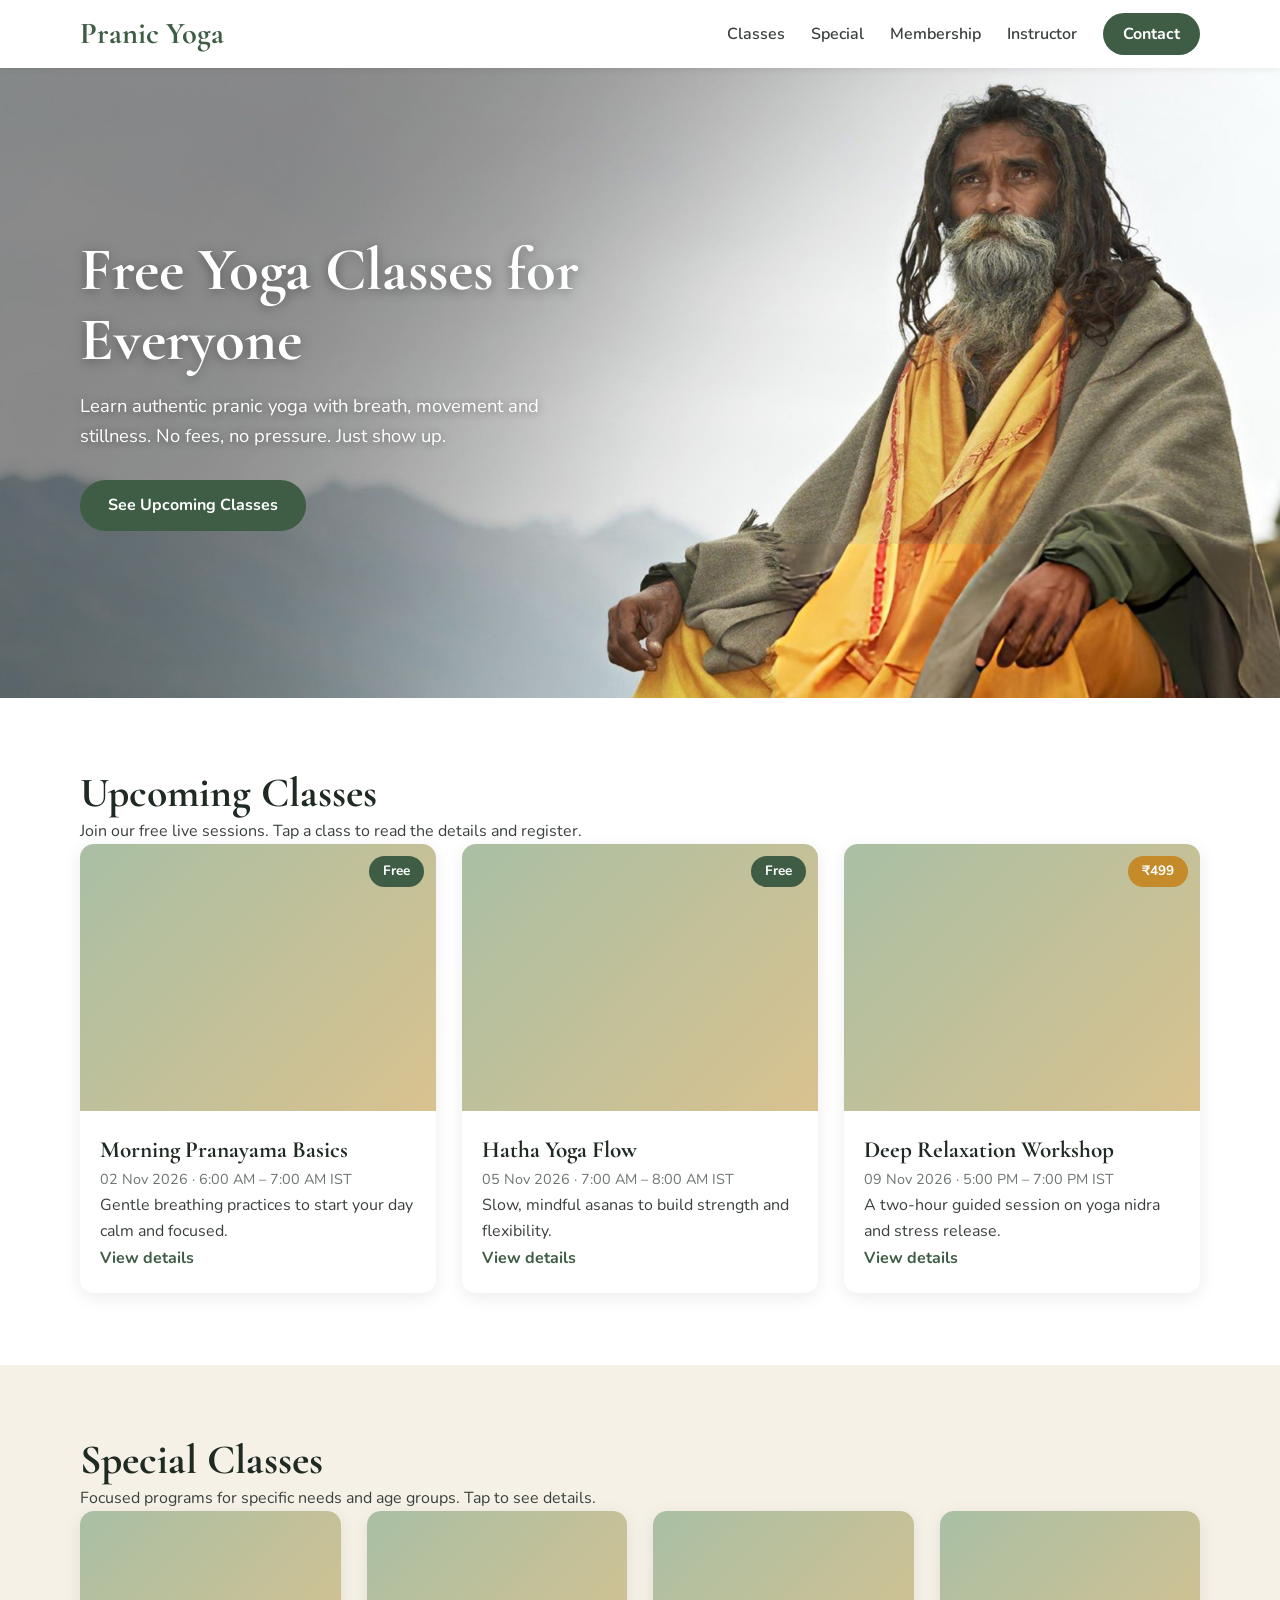
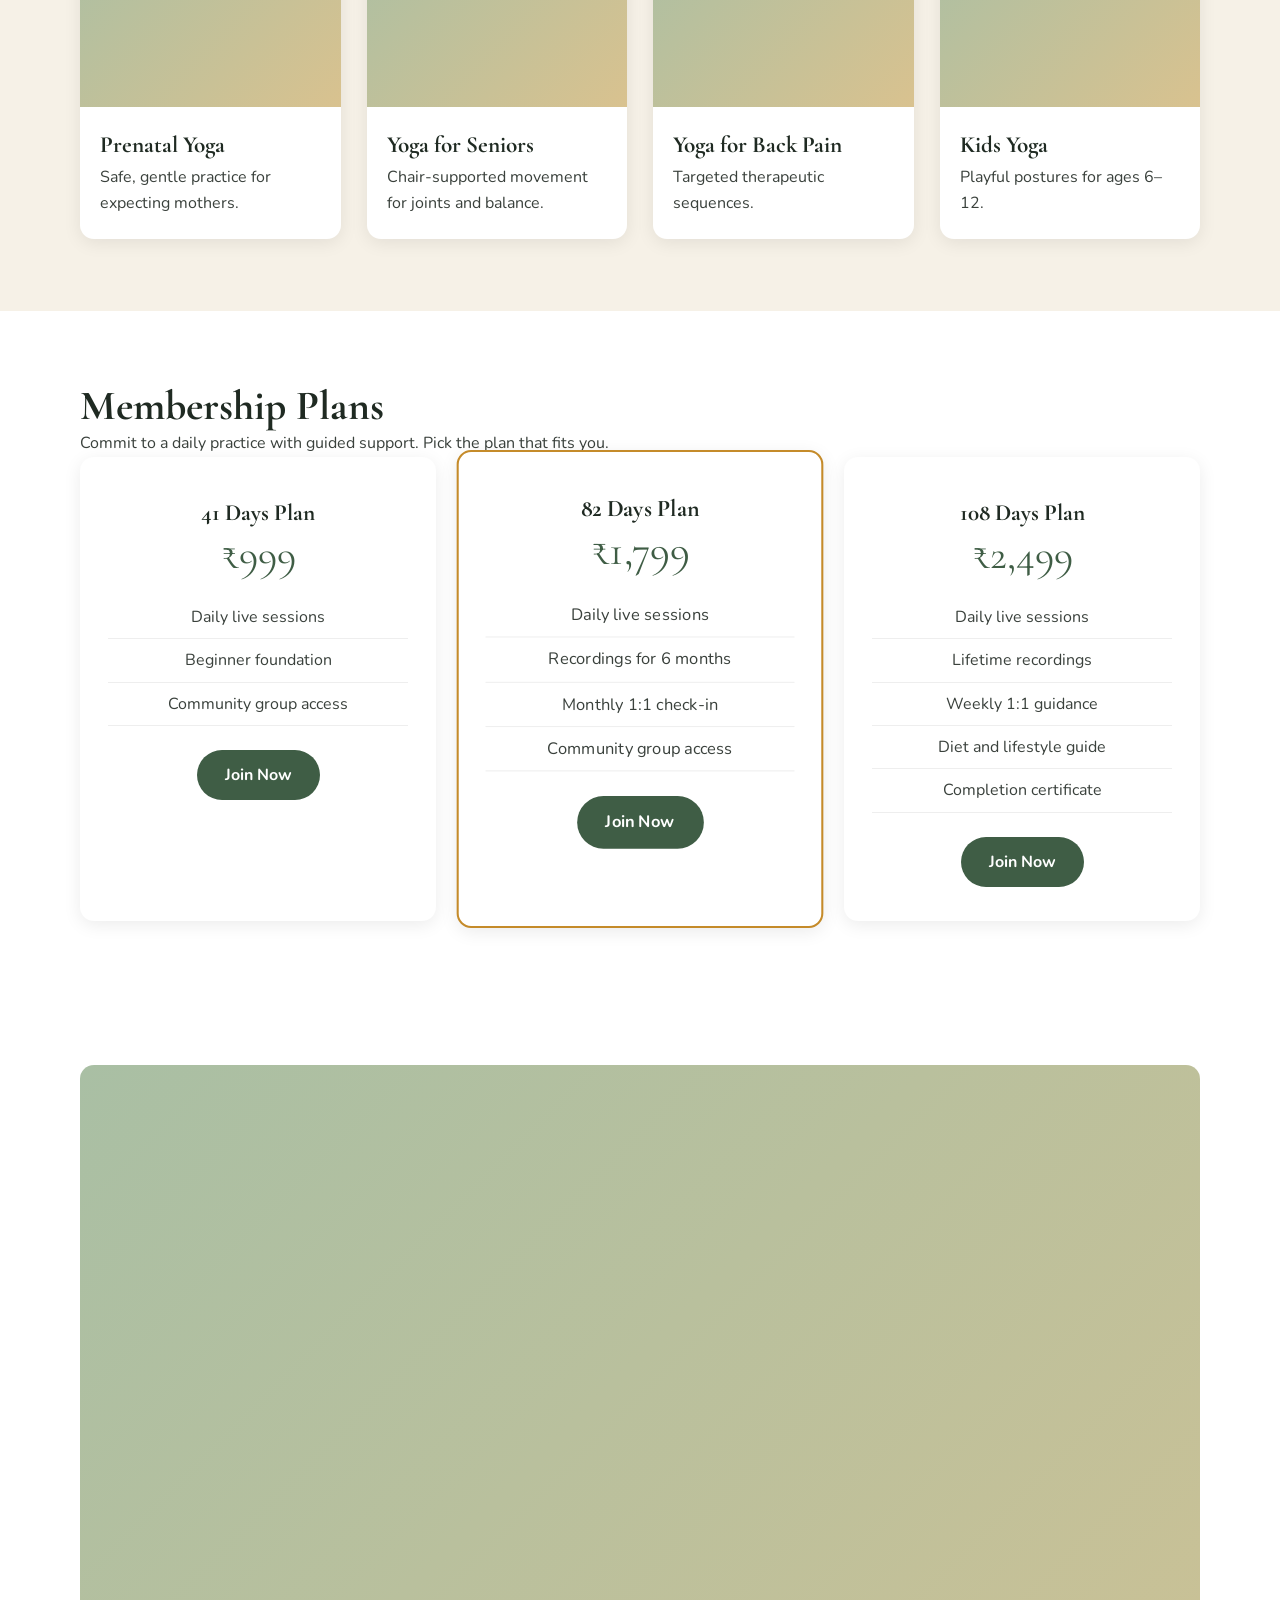
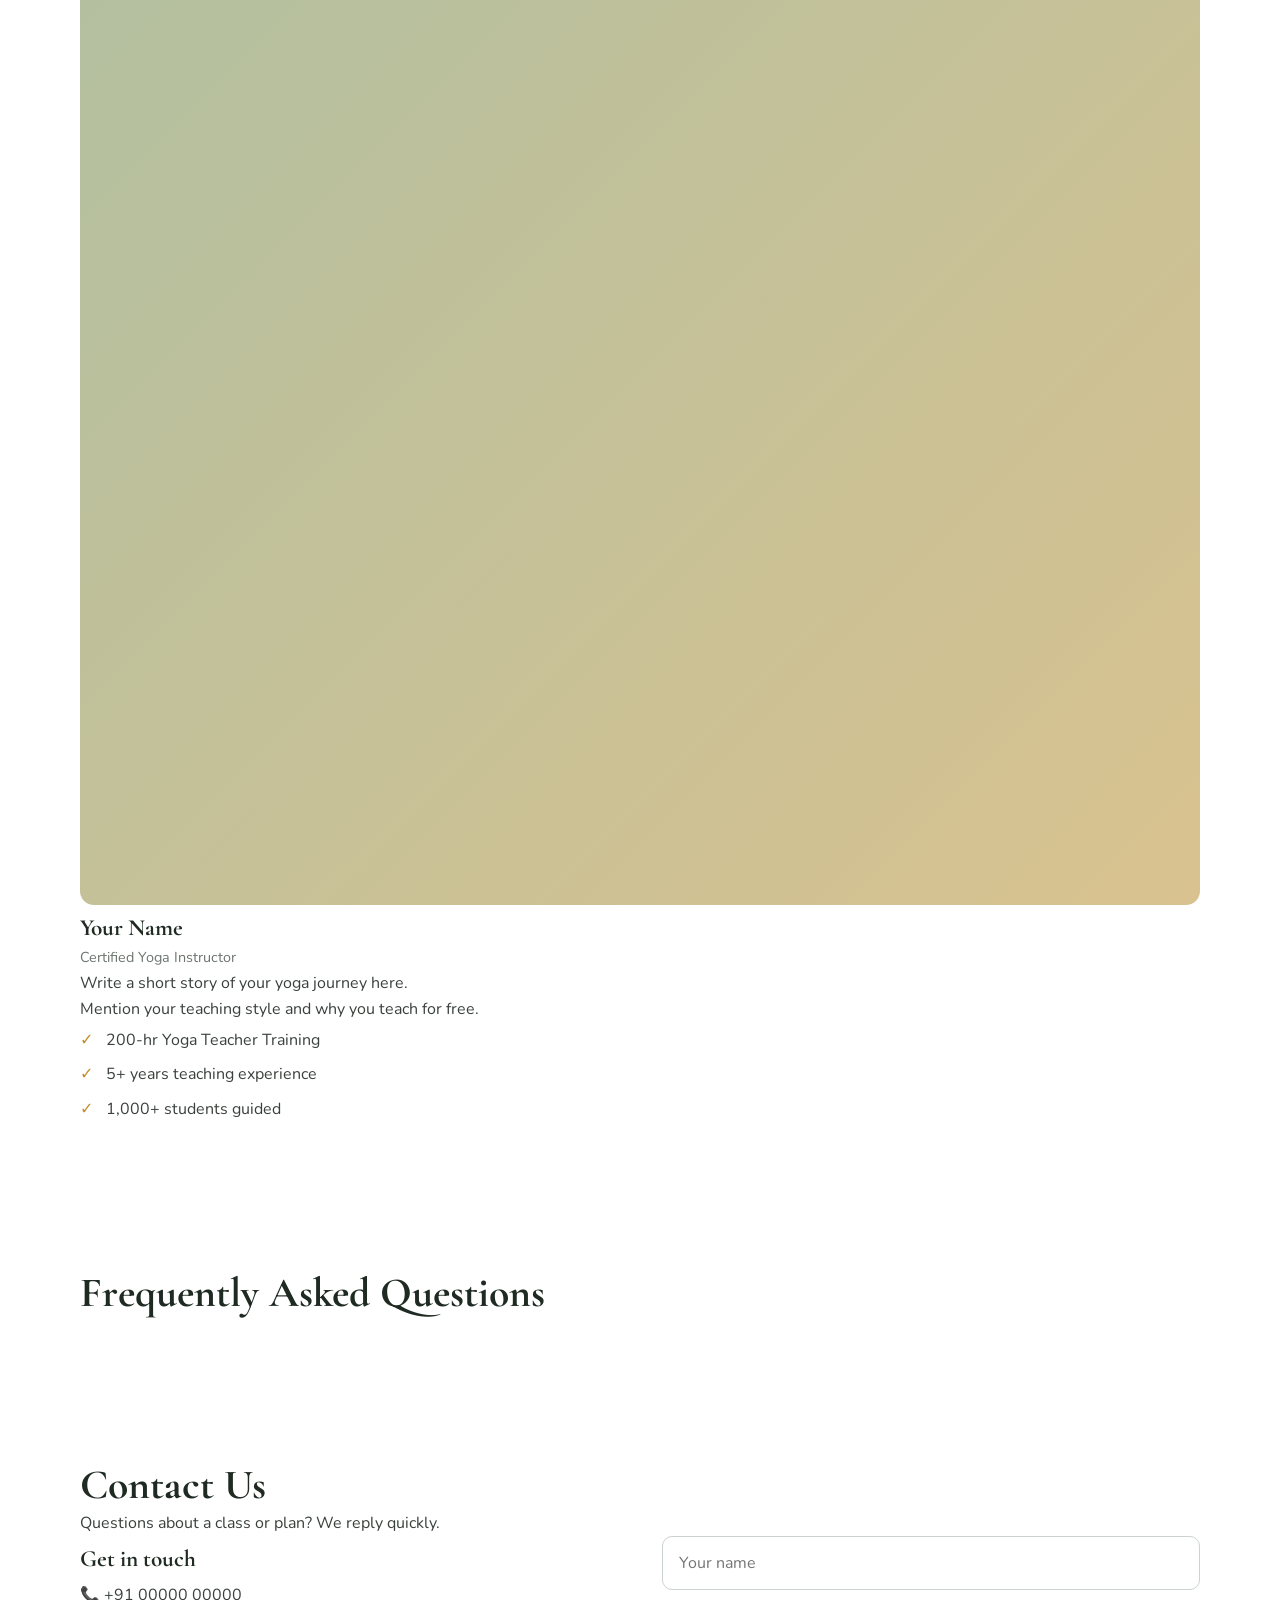
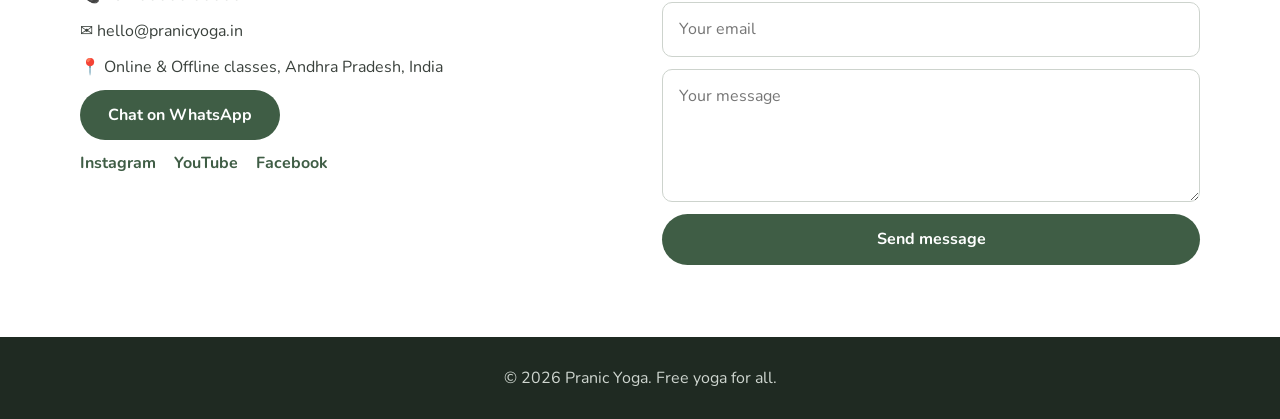
==== index.html @ 881c03a5 "Update index.html" ====
<!DOCTYPE html>
<html lang="en">
<head>
<meta charset="UTF-8">
<meta name="viewport" content="width=device-width, initial-scale=1">
<title>Pranic Yoga | Free Yoga Classes</title>
<meta name="description" content="Free yoga classes, special programs and memberships at Pranic Yoga.">
<link rel="preconnect" href="https://fonts.googleapis.com">
<link href="https://fonts.googleapis.com/css2?family=Cormorant+Garamond:wght@600;700&family=Nunito:wght@400;600;700&display=swap" rel="stylesheet">
<link rel="stylesheet" href="style.css">
</head>
<body>

<!-- 1. HEADER / NAVIGATION (edit menu in app.js > renderChrome) -->
<header id="site-header"></header>

<!-- 2. MAIN BANNER (text/image in data.js > SITE.hero) -->
<section id="hero"></section> <!-- built in app.js from data.js > SITE.hero -->

<!-- 3. UPCOMING CLASSES (data.js > CLASSES) -->
<section id="classes" class="section">
  <div class="wrap"><div class="head"><h2>Upcoming Classes</h2><p>Join our free live sessions. Tap a class to read the details and register.</p></div>
  <div class="grid" id="class-grid"></div></div>
</section>

<!-- 4. SPECIAL CLASSES (data.js > SPECIAL) -->
<section id="special" class="section alt">
  <div class="wrap"><div class="head"><h2>Special Classes</h2><p>Focused programs for specific needs and age groups. Tap to see details.</p></div>
  <div class="grid" id="special-grid"></div></div>
</section>

<!-- 5. MEMBERSHIP (data.js > MEMBERSHIPS) -->
<section id="membership" class="section">
  <div class="wrap"><div class="head"><h2>Membership Plans</h2><p>Commit to a daily practice with guided support. Pick the plan that fits you.</p></div>
  <div class="grid" id="plan-grid"></div></div>
</section>

<!-- 6. INSTRUCTOR (data.js > INSTRUCTOR) -->
<section id="instructor" class="section dark">
  <div class="wrap"><div id="instructor-box" class="inst"></div></div>
</section>

<!-- 7. FAQ (data.js > FAQ) -->
<section id="faq" class="section">
  <div class="wrap narrow"><div class="head"><h2>Frequently Asked Questions</h2></div>
  <div id="faq-list"></div></div>
</section>

<!-- 8. CONTACT US (data.js > SITE) -->
<section id="contact" class="section">
  <div class="wrap"><div class="head"><h2>Contact Us</h2><p>Questions about a class or plan? We reply quickly.</p></div>
  <div class="two" id="contact-box"></div></div>
</section>

<!-- 9. FOOTER (WhatsApp floating button is added by app.js) -->
<footer id="site-footer"></footer>

<script src="data.js"></script>
<script src="app.js"></script>
<script>renderHome();</script>
</body>
</html>
---- style.css ----
/* ===== THEME: change colours/fonts here ===== */
:root{--green:#3f5d45;--dark:#1f2a22;--sand:#f6f1e7;--gold:#c58b2a;--text:#3a413c;--white:#fff;
--head:'Cormorant Garamond',Georgia,serif;--body:'Nunito',system-ui,sans-serif}
*{box-sizing:border-box;margin:0}
html{scroll-behavior:smooth;scroll-padding-top:72px}
body{font-family:var(--body);color:var(--text);line-height:1.65;background:var(--white)}
h1,h2,h3,.logo,.price{font-family:var(--head);color:var(--dark);line-height:1.15}
h1{font-size:clamp(2.2rem,6vw,3.8rem)}h2{font-size:clamp(1.9rem,4vw,2.6rem)}h3{font-size:1.45rem;margin:.6rem 0 .3rem}
a{color:inherit;text-decoration:none}img{max-width:100%;display:block}
:focus-visible{outline:3px solid var(--gold);outline-offset:2px}
.wrap{max-width:1160px;margin:auto;padding:0 20px}
.section{padding:72px 0}.alt{background:var(--sand)}
.section>.wrap>h2,.sub{text-align:center}.sub{margin:.5rem auto 2.2rem;max-width:560px}
.btn{display:inline-block;background:var(--green);color:#fff;padding:12px 28px;border-radius:40px;font-weight:700;border:0;cursor:pointer;font:inherit;font-weight:700;transition:background .2s}
.btn:hover{background:var(--gold)}.btn.sm{padding:8px 20px}.btn.block{display:block;text-align:center}
.link{color:var(--green);font-weight:700}

/* HEADER */
#site-header{position:sticky;top:0;z-index:20;background:rgba(255,255,255,.96);box-shadow:0 1px 8px rgba(0,0,0,.08)}
.bar{display:flex;align-items:center;justify-content:space-between;height:68px}
.logo{font-size:1.9rem;font-weight:700;color:var(--green)}
nav{display:flex;gap:26px;align-items:center;font-weight:600}nav a:hover{color:var(--gold)}
.burger{display:none;background:none;border:0;font-size:1.8rem;cursor:pointer}

/* HERO – image 1920x800 */
#hero{min-height:70vh;display:flex;align-items:center;color:#fff;background:linear-gradient(120deg,#3f5d45,#1f2a22) center/cover}
#hero .wrap{max-width:1160px;width:100%}
#hero::before{content:"";position:absolute}
#hero h1{color:#fff;max-width:640px;text-shadow:0 2px 12px rgba(0,0,0,.4)}
#hero p{max-width:520px;margin:1rem 0 1.8rem;font-size:1.15rem;text-shadow:0 1px 8px rgba(0,0,0,.4)}

/* CARDS */
.grid{display:grid;grid-template-columns:repeat(auto-fit,minmax(250px,1fr));gap:26px}
.card{background:#fff;border-radius:14px;overflow:hidden;box-shadow:0 4px 18px rgba(0,0,0,.08);transition:transform .2s;display:block}
.card:hover{transform:translateY(-4px)}
.thumb{position:relative;aspect-ratio:4/3;background:linear-gradient(135deg,#a9bfa4,#d9c28f)}
.thumb img{width:100%;height:100%;object-fit:cover}
.body{padding:16px 20px 22px}.meta{font-size:.9rem;color:#6d756f}
.badge{position:absolute;top:12px;right:12px;padding:4px 14px;border-radius:20px;font-weight:700;font-size:.85rem;color:#fff}
.side .badge{position:static;display:inline-block;margin-bottom:10px}
.free{background:var(--green)}.paid{background:var(--gold)}

/* MEMBERSHIP */
.plan{background:#fff;border-radius:14px;padding:32px 26px;text-align:center;border:2px solid transparent;box-shadow:0 4px 18px rgba(0,0,0,.08)}
.plan.featured{border-color:var(--gold);transform:scale(1.03)}
.price{font-size:2.6rem;color:var(--green);margin:.3rem 0 1rem}
.plan ul{list-style:none;padding:0;margin-bottom:1.5rem}.plan li{padding:8px 0;border-bottom:1px solid #eee}
.ticks{list-style:none;padding:0}.ticks li{padding:4px 0 4px 26px;position:relative}.ticks li::before{content:"✓";position:absolute;left:0;color:var(--gold);font-weight:700}

/* INSTRUCTOR / CONTACT */
.two{display:grid;grid-template-columns:1fr 1.3fr;gap:44px;align-items:center}
.portrait{aspect-ratio:7/9;border-radius:14px;overflow:hidden;background:linear-gradient(135deg,#a9bfa4,#d9c28f)}
.portrait img{width:100%;height:100%;object-fit:cover}
#contact-box{grid-template-columns:1fr 1fr;align-items:start}#contact-box p{margin:.6rem 0}
.social a{margin-right:14px;color:var(--green);font-weight:700}
form{display:grid;gap:12px}
input,textarea{width:100%;padding:13px 16px;border:1px solid #cdd3cd;border-radius:10px;font:inherit}

/* CLASS PAGE – banner 1600x600 */
.class-banner{aspect-ratio:8/3;max-height:420px;background:linear-gradient(120deg,#3f5d45,#c58b2a);overflow:hidden}
.class-banner img{width:100%;height:100%;object-fit:cover}
.detail{display:grid;grid-template-columns:2fr 1fr;gap:40px;padding:40px 20px 72px}
.detail h1{margin:.6rem 0 1rem}.detail p{margin-bottom:.8rem}
.side{background:var(--sand);padding:26px;border-radius:14px;align-self:start;position:sticky;top:90px}.side p{margin-bottom:12px}

footer{background:var(--dark);color:#cfd6d0;text-align:center;padding:28px 0}

/* MOBILE */
@media(max-width:820px){
 .burger{display:block}
 nav{display:none;position:absolute;top:68px;left:0;right:0;background:#fff;flex-direction:column;padding:20px;gap:16px;box-shadow:0 8px 14px rgba(0,0,0,.1)}
 .nav-open nav{display:flex}
 .two,#contact-box,.detail{grid-template-columns:1fr}
 .portrait{max-width:340px;margin:auto}
 .plan.featured{transform:none}.section{padding:52px 0}
 #hero{min-height:60vh;text-align:left}.side{position:static}
}
@media(prefers-reduced-motion:reduce){*{transition:none!important;scroll-behavior:auto!important}}
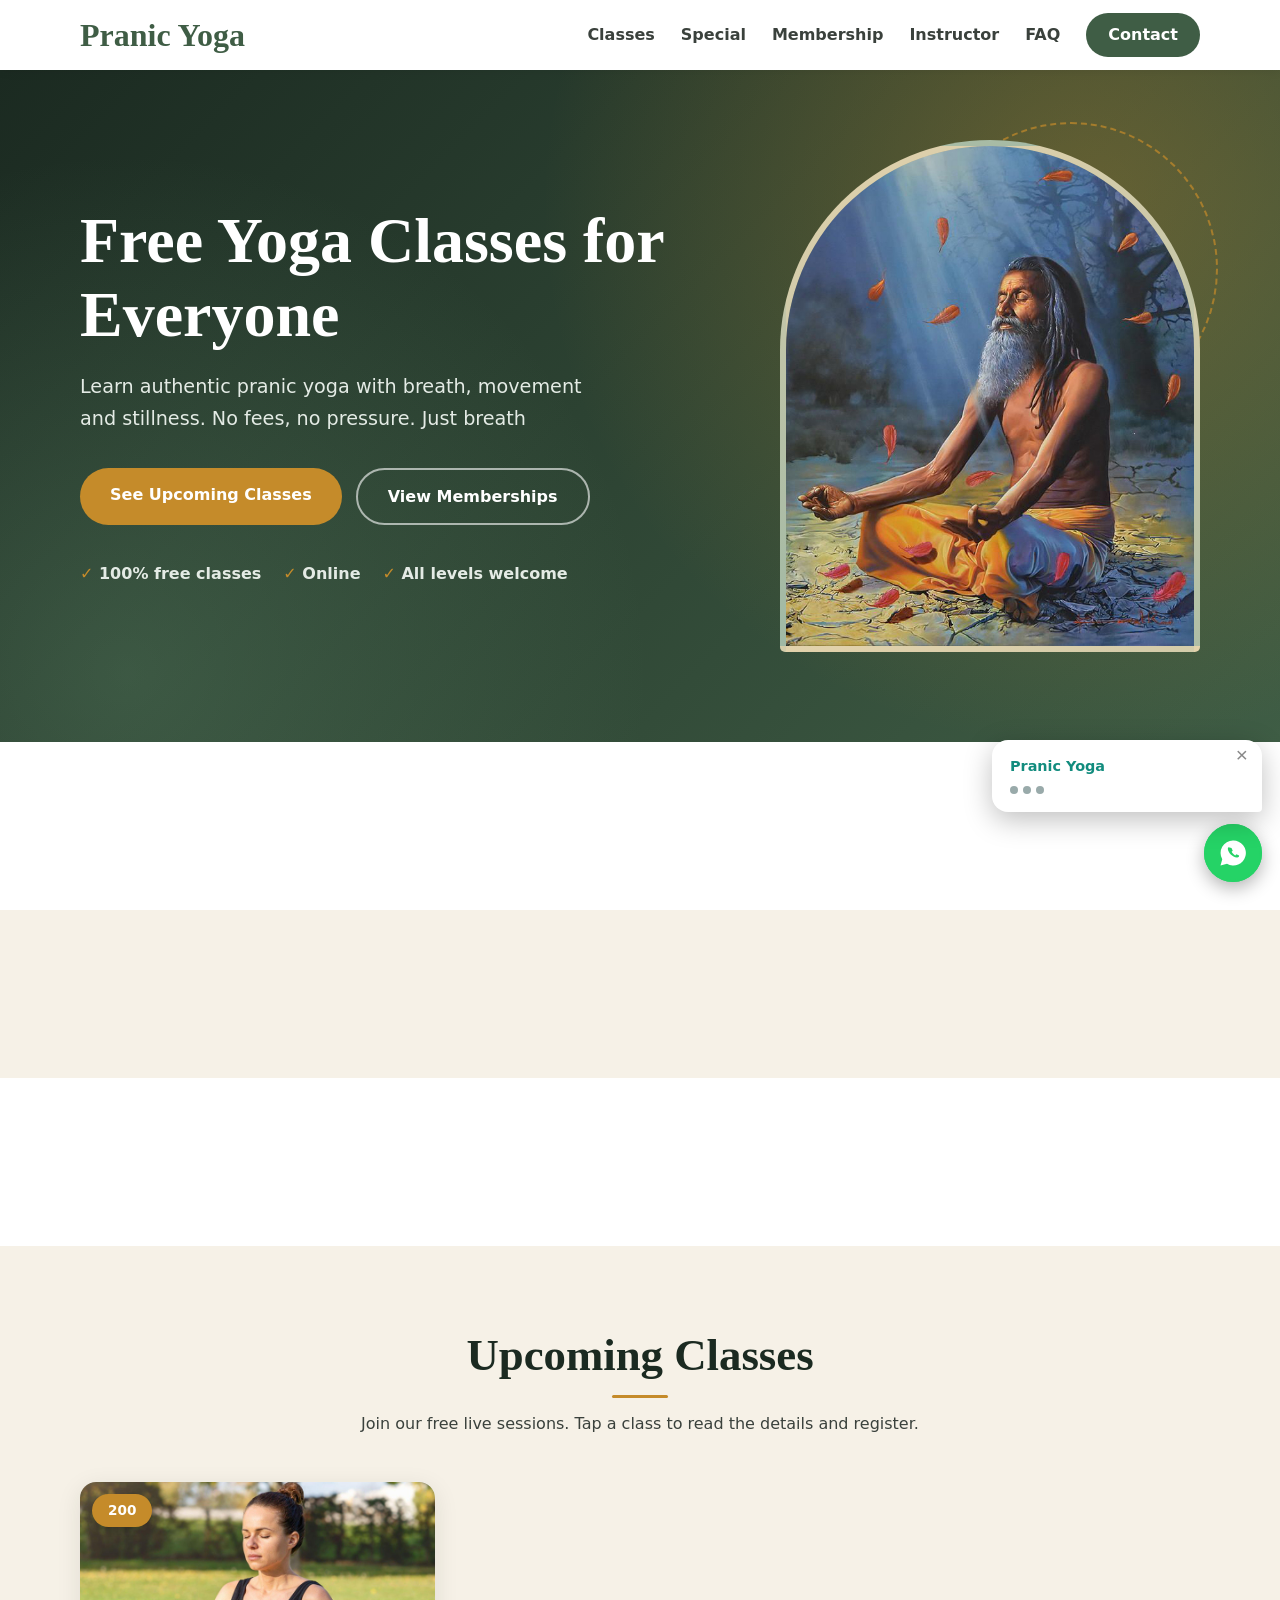
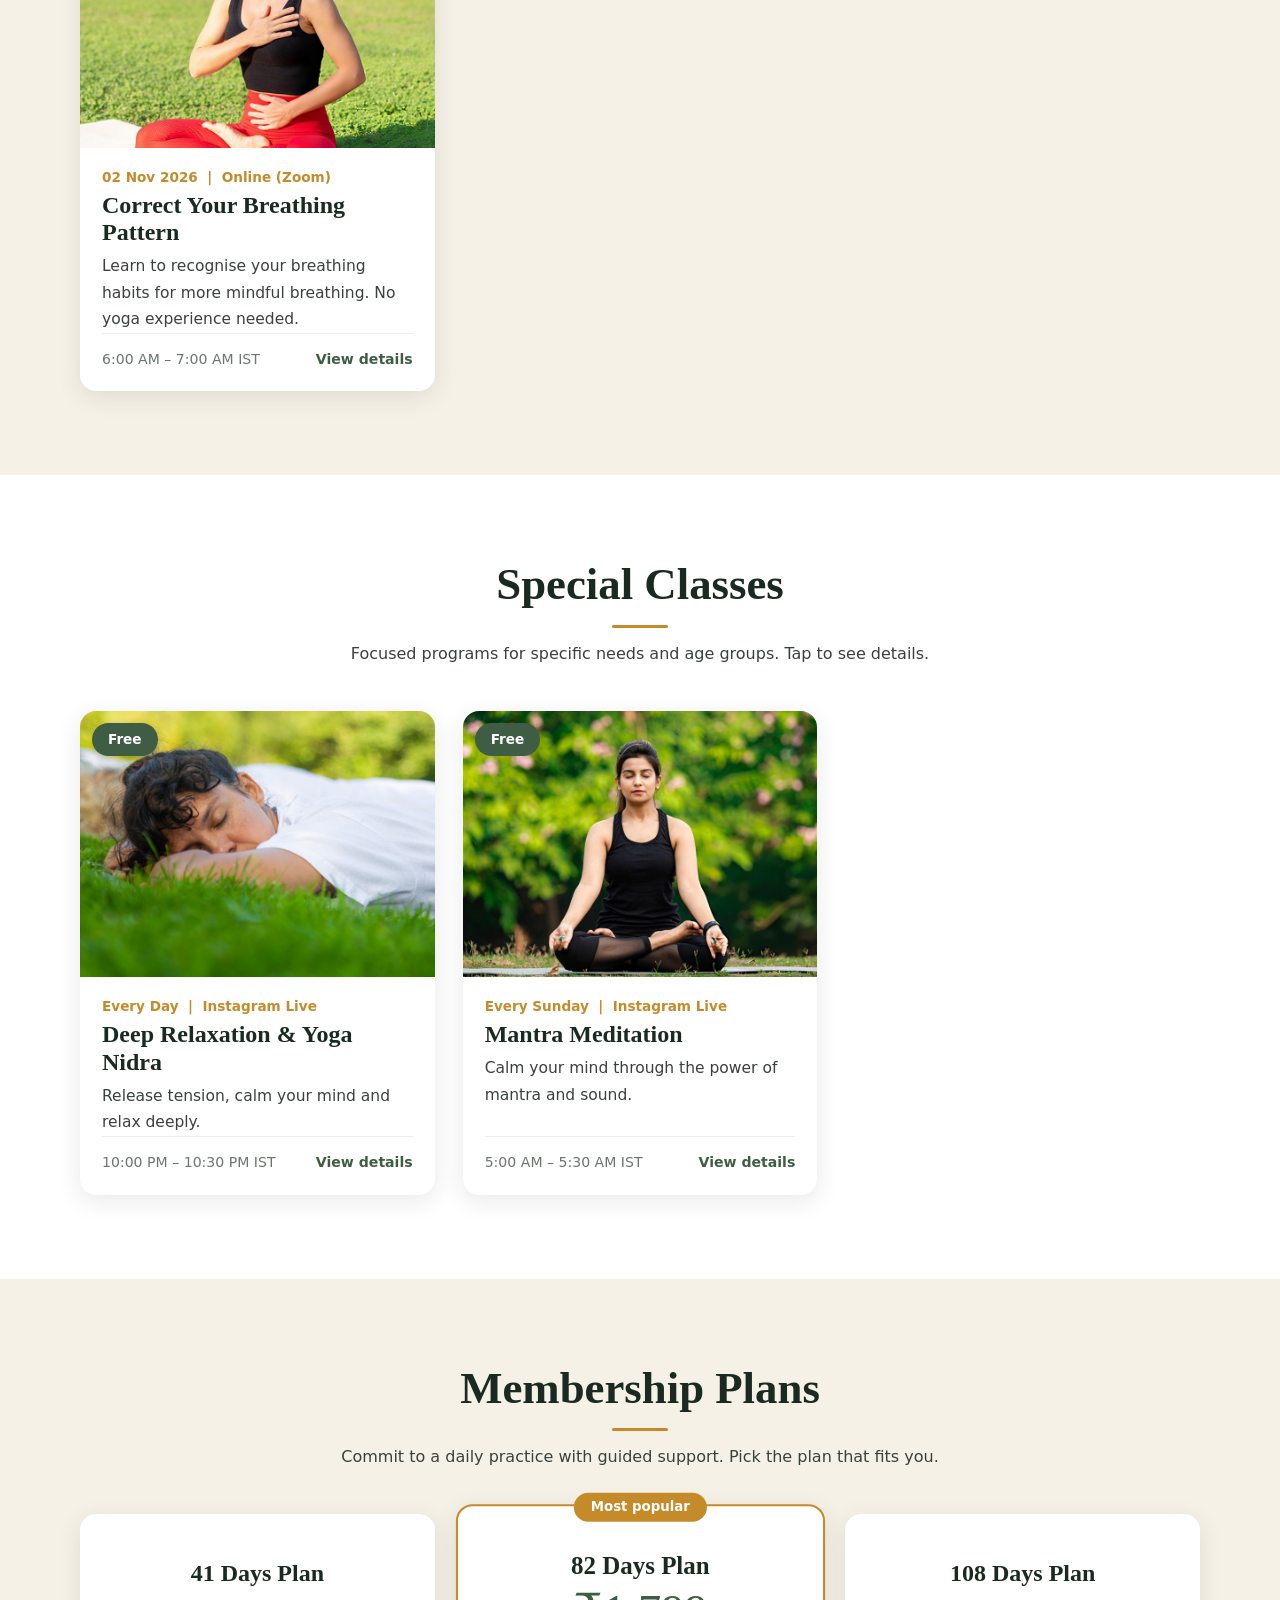
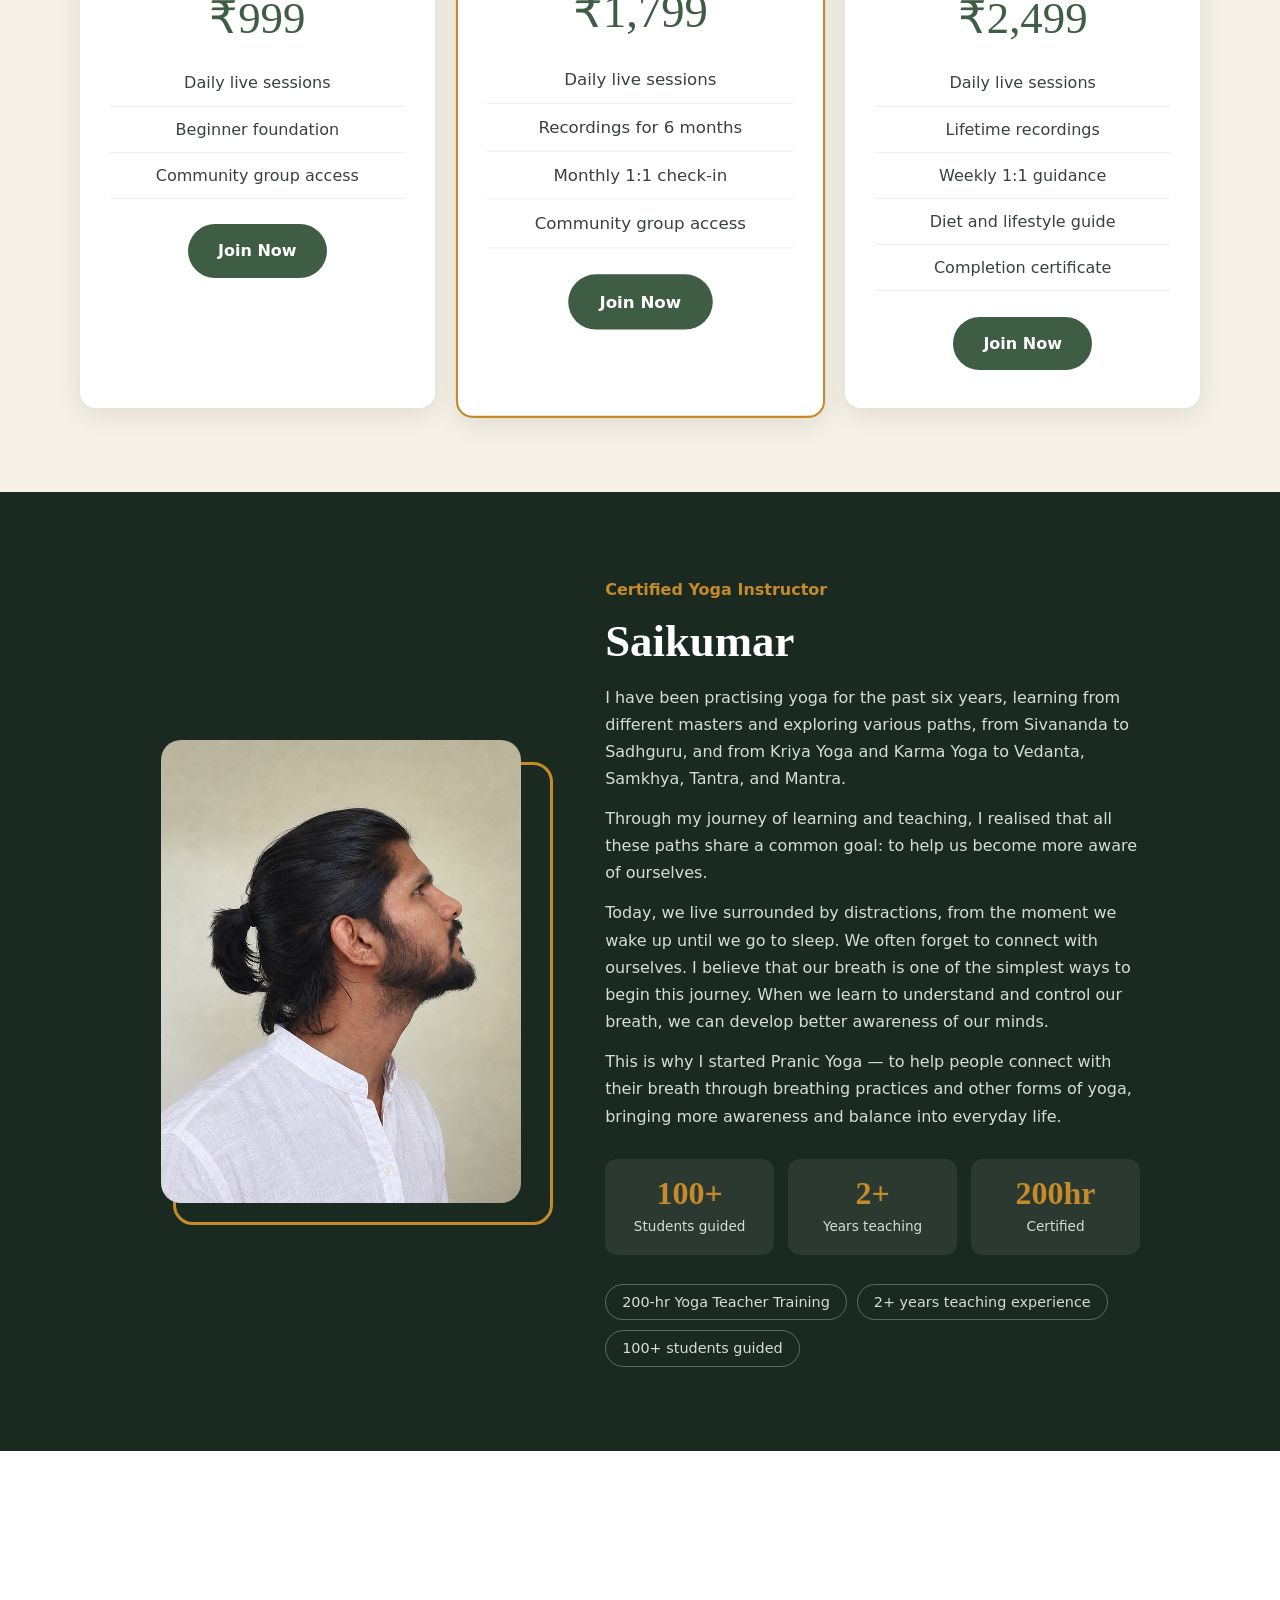
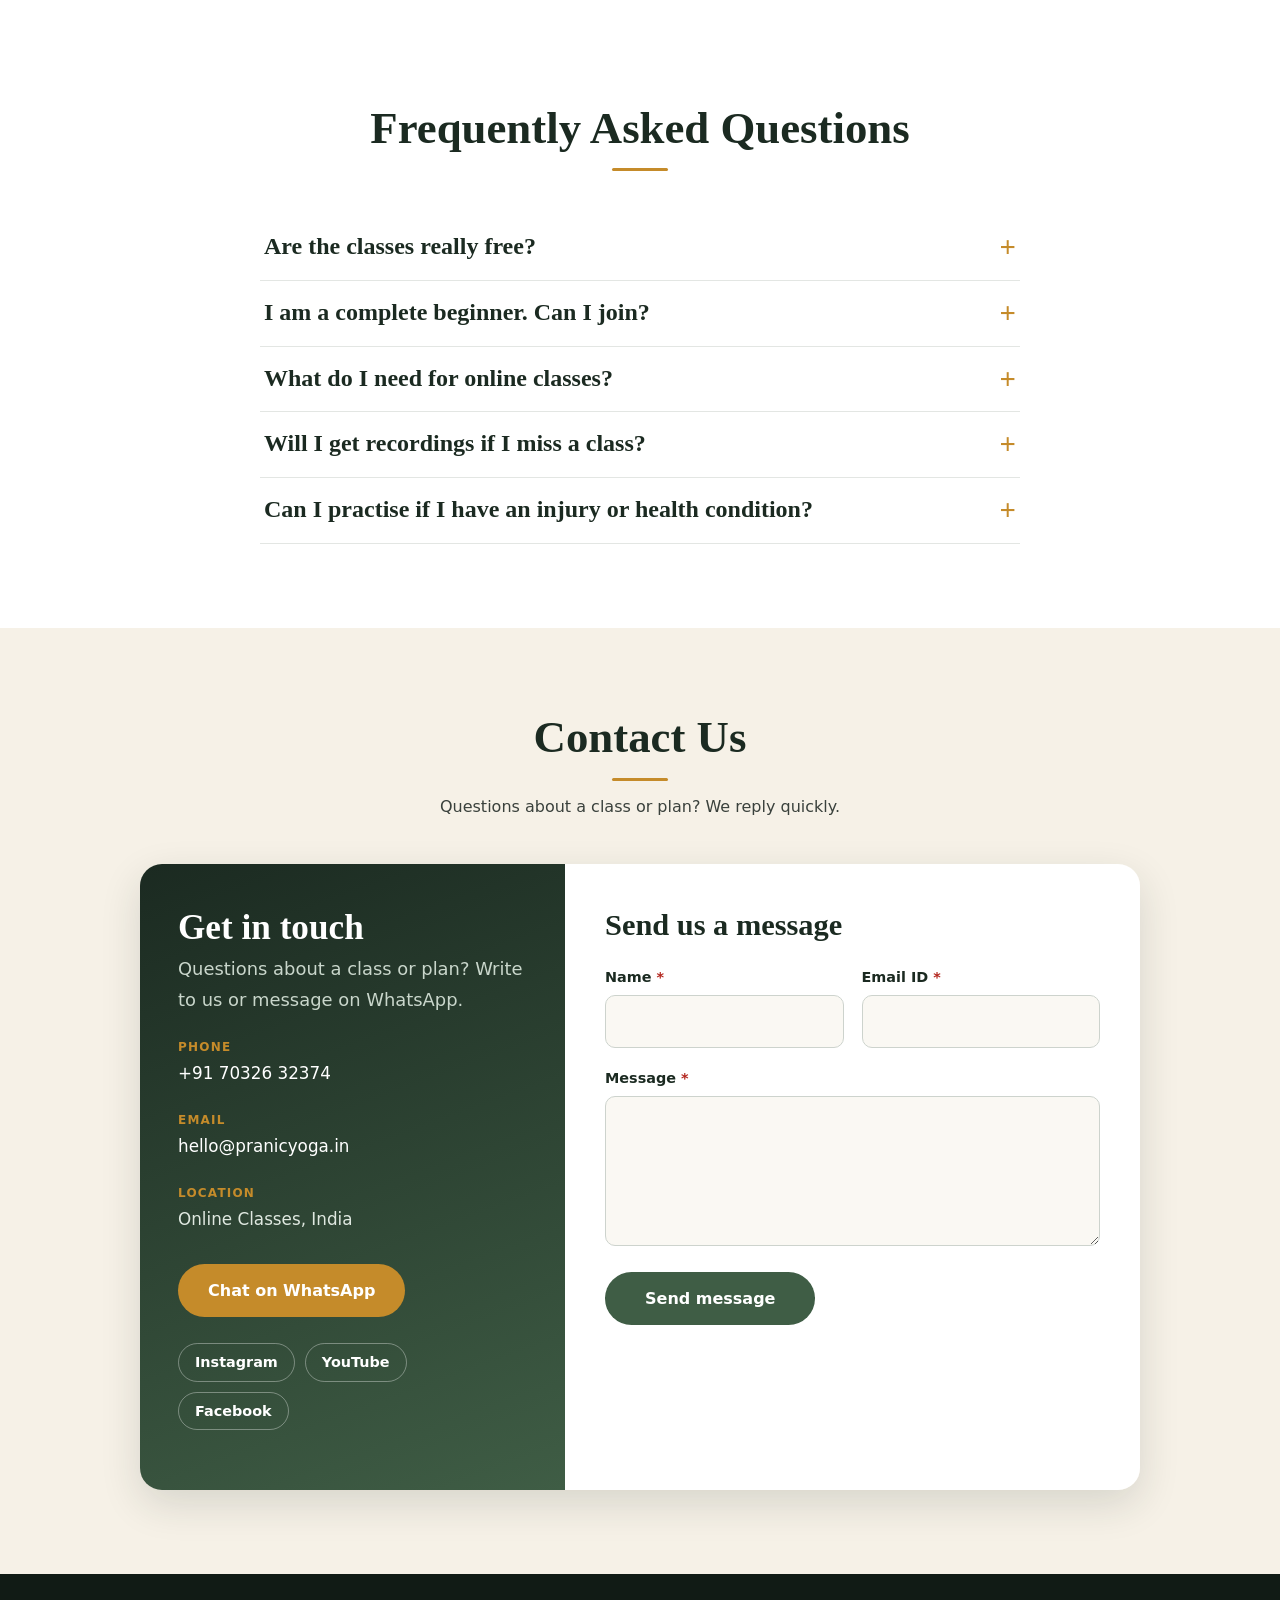
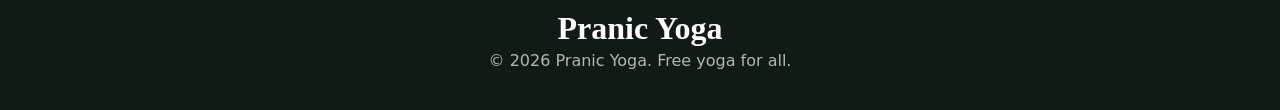
==== commit 7873fa18: "Update index.html" ====
--- a/index.html
+++ b/index.html
@@ -6,7 +6,7 @@
 <title>Pranic Yoga | Free Yoga Classes</title>
 <meta name="description" content="Free yoga classes, special programs and memberships at Pranic Yoga.">
 <link rel="preconnect" href="https://fonts.googleapis.com">
-<link href="https://fonts.googleapis.com/css2?family=Cormorant+Garamond:wght@600;700&family=Nunito:wght@400;600;700&display=swap" rel="stylesheet">
+<link href="https://fonts.googleapis.com/css2?family=Outfit:wght@300;400;500;600;700&display=swap" rel="stylesheet">
 <link rel="stylesheet" href="style.css">
 </head>
 <body>
@@ -18,19 +18,31 @@
 <section id="hero"></section> <!-- built in app.js from data.js > SITE.hero -->
 
 <!-- 3. UPCOMING CLASSES (data.js > CLASSES) -->
-<section id="classes" class="section">
+<!-- 2b. NEXT CLASS STRIP (auto from the first class in data.js > CLASSES) -->
+<div class="wrap"><div id="next-strip" class="next" hidden></div></div>
+
+<!-- 2c. WHAT YOU'LL GAIN (data.js > GAIN) -->
+<section id="gain" class="section"><div class="wrap" id="gain-box"></div></section>
+
+<!-- 2d. WHY CHOOSE US (data.js > WHY) -->
+<section id="why" class="section alt"><div class="wrap" id="why-box"></div></section>
+
+<!-- 2e. TESTIMONIALS (data.js > TESTIMONIALS) -->
+<section id="stories" class="section"><div class="wrap" id="stories-box"></div></section>
+
+<section id="classes" class="section alt">
   <div class="wrap"><div class="head"><h2>Upcoming Classes</h2><p>Join our free live sessions. Tap a class to read the details and register.</p></div>
   <div class="grid" id="class-grid"></div></div>
 </section>
 
 <!-- 4. SPECIAL CLASSES (data.js > SPECIAL) -->
-<section id="special" class="section alt">
+<section id="special" class="section">
   <div class="wrap"><div class="head"><h2>Special Classes</h2><p>Focused programs for specific needs and age groups. Tap to see details.</p></div>
   <div class="grid" id="special-grid"></div></div>
 </section>
 
 <!-- 5. MEMBERSHIP (data.js > MEMBERSHIPS) -->
-<section id="membership" class="section">
+<section id="membership" class="section alt">
   <div class="wrap"><div class="head"><h2>Membership Plans</h2><p>Commit to a daily practice with guided support. Pick the plan that fits you.</p></div>
   <div class="grid" id="plan-grid"></div></div>
 </section>
@@ -40,6 +52,9 @@
   <div class="wrap"><div id="instructor-box" class="inst"></div></div>
 </section>
 
+<!-- 6b. BIG CALL-TO-ACTION BAND (data.js > CTA) -->
+<section id="cta" class="section cta"><div class="wrap" id="cta-box"></div></section>
+
 <!-- 7. FAQ (data.js > FAQ) -->
 <section id="faq" class="section">
   <div class="wrap narrow"><div class="head"><h2>Frequently Asked Questions</h2></div>
@@ -47,7 +62,7 @@
 </section>
 
 <!-- 8. CONTACT US (data.js > SITE) -->
-<section id="contact" class="section">
+<section id="contact" class="section alt">
   <div class="wrap"><div class="head"><h2>Contact Us</h2><p>Questions about a class or plan? We reply quickly.</p></div>
   <div class="two" id="contact-box"></div></div>
 </section>
--- a/style.css
+++ b/style.css
@@ -1,78 +1,183 @@
 /* ===== THEME: change colours/fonts here ===== */
-:root{--green:#3f5d45;--dark:#1f2a22;--sand:#f6f1e7;--gold:#c58b2a;--text:#3a413c;--white:#fff;
+:root{--green:#3f5d45;--dark:#1b2a21;--sand:#f6f1e7;--gold:#c58b2a;--text:#3a413c;--white:#fff;
 --head:'Cormorant Garamond',Georgia,serif;--body:'Nunito',system-ui,sans-serif}
 *{box-sizing:border-box;margin:0}
-html{scroll-behavior:smooth;scroll-padding-top:72px}
-body{font-family:var(--body);color:var(--text);line-height:1.65;background:var(--white)}
+html{scroll-behavior:smooth;scroll-padding-top:76px}
+body{font-family:var(--body);color:var(--text);line-height:1.7;background:#fff;overflow-x:hidden}
 h1,h2,h3,.logo,.price{font-family:var(--head);color:var(--dark);line-height:1.15}
-h1{font-size:clamp(2.2rem,6vw,3.8rem)}h2{font-size:clamp(1.9rem,4vw,2.6rem)}h3{font-size:1.45rem;margin:.6rem 0 .3rem}
+h1{font-size:clamp(2.4rem,6vw,4rem)}h2{font-size:clamp(2rem,4vw,2.8rem)}h3{font-size:1.5rem;margin:.5rem 0 .3rem}
 a{color:inherit;text-decoration:none}img{max-width:100%;display:block}
 :focus-visible{outline:3px solid var(--gold);outline-offset:2px}
-.wrap{max-width:1160px;margin:auto;padding:0 20px}
-.section{padding:72px 0}.alt{background:var(--sand)}
-.section>.wrap>h2,.sub{text-align:center}.sub{margin:.5rem auto 2.2rem;max-width:560px}
-.btn{display:inline-block;background:var(--green);color:#fff;padding:12px 28px;border-radius:40px;font-weight:700;border:0;cursor:pointer;font:inherit;font-weight:700;transition:background .2s}
-.btn:hover{background:var(--gold)}.btn.sm{padding:8px 20px}.btn.block{display:block;text-align:center}
+.wrap{max-width:1160px;margin:auto;padding:0 20px}.narrow{max-width:800px}
+.section{padding:84px 0}.alt{background:var(--sand)}.dark{background:var(--dark);color:#d5ddd6}
+.head{text-align:center;max-width:600px;margin:0 auto 44px}
+.head h2::after{content:"";display:block;width:56px;height:3px;background:var(--gold);margin:14px auto 0;border-radius:3px}
+.head p{margin-top:12px}
+.btn{display:inline-block;background:var(--green);color:#fff;padding:13px 30px;border-radius:40px;border:0;cursor:pointer;font:inherit;font-weight:700;transition:background .2s,transform .2s}
+.btn:hover{background:var(--gold);transform:translateY(-2px)}.btn.sm{padding:8px 22px}.btn.block{display:block;text-align:center}
+.btn.gold{background:var(--gold)}.btn.gold:hover{background:#a8741f}
+.btn.ghost{background:transparent;border:2px solid rgba(255,255,255,.6)}.btn.ghost:hover{background:#fff;color:var(--dark)}
 .link{color:var(--green);font-weight:700}
 
 /* HEADER */
-#site-header{position:sticky;top:0;z-index:20;background:rgba(255,255,255,.96);box-shadow:0 1px 8px rgba(0,0,0,.08)}
-.bar{display:flex;align-items:center;justify-content:space-between;height:68px}
-.logo{font-size:1.9rem;font-weight:700;color:var(--green)}
+#site-header{position:sticky;top:0;z-index:30;background:#fff;box-shadow:0 1px 10px rgba(0,0,0,.08)}
+.bar{display:flex;align-items:center;justify-content:space-between;height:70px}
+.logo{font-size:2rem;font-weight:700;color:var(--green)}
 nav{display:flex;gap:26px;align-items:center;font-weight:600}nav a:hover{color:var(--gold)}
-.burger{display:none;background:none;border:0;font-size:1.8rem;cursor:pointer}
+.burger{display:none;background:none;border:0;font-size:1.9rem;cursor:pointer}
 
-/* HERO – image 1920x800 */
-#hero{min-height:70vh;display:flex;align-items:center;color:#fff;background:linear-gradient(120deg,#3f5d45,#1f2a22) center/cover}
-#hero .wrap{max-width:1160px;width:100%}
-#hero::before{content:"";position:absolute}
-#hero h1{color:#fff;max-width:640px;text-shadow:0 2px 12px rgba(0,0,0,.4)}
-#hero p{max-width:520px;margin:1rem 0 1.8rem;font-size:1.15rem;text-shadow:0 1px 8px rgba(0,0,0,.4)}
+/* HERO (image optional: 640x780) */
+#hero{position:relative;overflow:hidden;color:#fff;padding:70px 0 90px;
+background:radial-gradient(circle at 85% 20%,rgba(197,139,42,.35),transparent 45%),radial-gradient(circle at 10% 90%,rgba(120,170,130,.25),transparent 40%),linear-gradient(135deg,#1b2a21,#3f5d45)}
+.hero-grid{display:grid;grid-template-columns:1.1fr .9fr;gap:40px;align-items:center}
+#hero h1{color:#fff}
+.hero-text>p{font-size:1.2rem;margin:1.2rem 0 2rem;max-width:520px;color:#e4ebe5}
+.cta{display:flex;gap:14px;flex-wrap:wrap}
+.points{list-style:none;padding:0;display:flex;gap:10px 22px;flex-wrap:wrap;margin-top:2.2rem;font-weight:600;color:#e4ebe5}
+.points li::before{content:"✓ ";color:var(--gold)}
+.hero-art{position:relative;max-width:420px;margin-left:auto;width:100%}
+.arch{aspect-ratio:640/780;border-radius:999px 999px 24px 24px;overflow:hidden;border:6px solid rgba(255,255,255,.25);background:linear-gradient(160deg,#d9c28f,#7fa086);position:relative;z-index:1}
+.arch img{width:100%;height:100%;object-fit:cover}
+.ring{position:absolute;inset:-18px -18px auto auto;width:70%;aspect-ratio:1;border:2px dashed var(--gold);border-radius:50%;opacity:.7}
 
 /* CARDS */
-.grid{display:grid;grid-template-columns:repeat(auto-fit,minmax(250px,1fr));gap:26px}
-.card{background:#fff;border-radius:14px;overflow:hidden;box-shadow:0 4px 18px rgba(0,0,0,.08);transition:transform .2s;display:block}
-.card:hover{transform:translateY(-4px)}
-.thumb{position:relative;aspect-ratio:4/3;background:linear-gradient(135deg,#a9bfa4,#d9c28f)}
+.grid{display:grid;grid-template-columns:repeat(auto-fill,minmax(260px,1fr));gap:28px}
+#plan-grid{grid-template-columns:repeat(auto-fit,minmax(260px,1fr))}
+.card{background:#fff;border-radius:16px;overflow:hidden;box-shadow:0 6px 24px rgba(31,42,34,.1);transition:transform .25s,box-shadow .25s;display:flex;flex-direction:column}
+.card:hover{transform:translateY(-5px);box-shadow:0 12px 30px rgba(31,42,34,.16)}
+.thumb{position:relative;aspect-ratio:4/3;background:linear-gradient(135deg,#a9bfa4,#d9c28f);overflow:hidden}
 .thumb img{width:100%;height:100%;object-fit:cover}
-.body{padding:16px 20px 22px}.meta{font-size:.9rem;color:#6d756f}
-.badge{position:absolute;top:12px;right:12px;padding:4px 14px;border-radius:20px;font-weight:700;font-size:.85rem;color:#fff}
-.side .badge{position:static;display:inline-block;margin-bottom:10px}
+.body{padding:18px 22px 20px;display:flex;flex-direction:column;flex:1}
+.when{font-size:.85rem;font-weight:700;color:var(--gold)}.body h3{margin:.2rem 0 .4rem}.body p:not(.when){font-size:.97rem}
+.foot{display:flex;justify-content:space-between;gap:10px;margin-top:auto;padding-top:14px;border-top:1px solid #eee;font-size:.88rem;color:#6d756f}
+.badge{position:absolute;top:12px;left:12px;padding:5px 16px;border-radius:20px;font-weight:700;font-size:.85rem;color:#fff;box-shadow:0 2px 8px rgba(0,0,0,.2)}
+.side .badge{position:static;display:inline-block;margin-bottom:6px}
 .free{background:var(--green)}.paid{background:var(--gold)}
 
 /* MEMBERSHIP */
-.plan{background:#fff;border-radius:14px;padding:32px 26px;text-align:center;border:2px solid transparent;box-shadow:0 4px 18px rgba(0,0,0,.08)}
-.plan.featured{border-color:var(--gold);transform:scale(1.03)}
-.price{font-size:2.6rem;color:var(--green);margin:.3rem 0 1rem}
-.plan ul{list-style:none;padding:0;margin-bottom:1.5rem}.plan li{padding:8px 0;border-bottom:1px solid #eee}
-.ticks{list-style:none;padding:0}.ticks li{padding:4px 0 4px 26px;position:relative}.ticks li::before{content:"✓";position:absolute;left:0;color:var(--gold);font-weight:700}
+.plan{position:relative;background:#fff;border-radius:16px;padding:36px 28px;text-align:center;border:2px solid transparent;box-shadow:0 6px 24px rgba(31,42,34,.1)}
+.plan.featured{border-color:var(--gold);transform:scale(1.04)}
+.tag{position:absolute;top:-13px;left:50%;transform:translateX(-50%);background:var(--gold);color:#fff;font-size:.8rem;font-weight:700;padding:3px 16px;border-radius:20px}
+.price{font-size:2.8rem;color:var(--green);margin:.3rem 0 1rem}
+.plan ul{list-style:none;padding:0;margin-bottom:1.6rem}.plan li{padding:9px 0;border-bottom:1px solid #eee}
+.ticks{list-style:none;padding:0}.ticks li{padding:4px 0 4px 28px;position:relative}.ticks li::before{content:"✓";position:absolute;left:0;color:var(--gold);font-weight:700}
 
-/* INSTRUCTOR / CONTACT */
+/* INSTRUCTOR */
+.inst{display:grid;grid-template-columns:.9fr 1.2fr;gap:64px;align-items:center;max-width:1000px;margin:auto}
+.portrait-wrap{position:relative;max-width:380px;width:100%;margin:auto}
+.portrait-wrap::before{content:"";position:absolute;inset:22px -22px -22px 22px;border:3px solid var(--gold);border-radius:20px}
+.portrait{position:relative;width:100%;max-width:360px;margin:0 auto;aspect-ratio:7/9;border-radius:20px;overflow:hidden;background:linear-gradient(160deg,#d9c28f,#7fa086)}
+.portrait img{width:100%;height:100%;object-fit:cover}
+.role{color:var(--gold);font-weight:700}.inst h2{color:#fff;margin:.2rem 0 1rem}.inst-text>p{margin-bottom:.8rem}
+.stats{display:grid;grid-template-columns:repeat(3,1fr);gap:14px;margin:1.8rem 0}
+.stats div{background:rgba(255,255,255,.07);border-radius:12px;padding:16px 8px;text-align:center}
+.stats b{display:block;font:700 2rem var(--head);color:var(--gold)}.stats span{font-size:.85rem}
+.chips{list-style:none;padding:0;display:flex;flex-wrap:wrap;gap:10px}
+.chips li{border:1px solid rgba(255,255,255,.3);border-radius:30px;padding:5px 16px;font-size:.9rem}
+
+/* Safety net: keeps the instructor photo a sensible size on any layout */
 .two{display:grid;grid-template-columns:1fr 1.3fr;gap:44px;align-items:center}
-.portrait{aspect-ratio:7/9;border-radius:14px;overflow:hidden;background:linear-gradient(135deg,#a9bfa4,#d9c28f)}
-.portrait img{width:100%;height:100%;object-fit:cover}
-#contact-box{grid-template-columns:1fr 1fr;align-items:start}#contact-box p{margin:.6rem 0}
-.social a{margin-right:14px;color:var(--green);font-weight:700}
-form{display:grid;gap:12px}
-input,textarea{width:100%;padding:13px 16px;border:1px solid #cdd3cd;border-radius:10px;font:inherit}
+.inst-text,.inst>div{min-width:0}
+@media(max-width:860px){.two{grid-template-columns:1fr}.portrait{max-width:280px}.inst-text{text-align:left}}
 
-/* CLASS PAGE – banner 1600x600 */
-.class-banner{aspect-ratio:8/3;max-height:420px;background:linear-gradient(120deg,#3f5d45,#c58b2a);overflow:hidden}
+/* FAQ */
+details{border-bottom:1px solid #e3e6e3;padding:18px 4px}
+summary{cursor:pointer;font:600 1.5rem var(--head);color:var(--dark);list-style:none;display:flex;justify-content:space-between;gap:16px}
+summary::-webkit-details-marker{display:none}
+summary::after{content:"+";color:var(--gold);font-size:1.8rem;line-height:1}
+details[open] summary::after{content:"–"}details p{margin-top:10px}
+
+/* CONTACT */
+#contact-box{display:grid;grid-template-columns:1fr 1.1fr;gap:48px;align-items:start;max-width:1000px;margin:auto}
+.info p{margin:1rem 0}.info b{color:var(--dark)}.social a{margin-right:18px;color:var(--green);font-weight:700}
+form{display:grid;gap:14px;background:var(--sand);padding:28px;border-radius:16px}
+input,textarea{width:100%;padding:13px 16px;border:1px solid #cdd3cd;border-radius:10px;font:inherit;background:#fff}
+
+/* CLASS PAGE (banner 1600x600) */
+.class-banner{position:relative;width:100%;height:clamp(200px,32vw,400px);background:linear-gradient(120deg,#3f5d45,#c58b2a);overflow:hidden}
 .class-banner img{width:100%;height:100%;object-fit:cover}
-.detail{display:grid;grid-template-columns:2fr 1fr;gap:40px;padding:40px 20px 72px}
-.detail h1{margin:.6rem 0 1rem}.detail p{margin-bottom:.8rem}
-.side{background:var(--sand);padding:26px;border-radius:14px;align-self:start;position:sticky;top:90px}.side p{margin-bottom:12px}
+.shade{position:absolute;inset:0;background:linear-gradient(transparent 50%,rgba(0,0,0,.25))}
+.detail{display:grid;grid-template-columns:2fr 1fr;gap:48px;padding-top:44px;padding-bottom:84px}
+.detail h1{margin:.6rem 0 1rem}.lead{font-size:1.12rem;margin-bottom:1.4rem}.main h3{margin-top:1.6rem}
+.by{display:flex;align-items:center;gap:18px;margin-top:2.4rem;padding:20px 22px;background:var(--sand);border-left:4px solid var(--gold);border-radius:14px}
+.avatar{flex:none;width:72px;height:72px;border-radius:50%;overflow:hidden;background:linear-gradient(160deg,#d9c28f,#7fa086)}
+.avatar img{width:100%;height:100%;object-fit:cover;object-position:top}
+.by span{font-size:.8rem;font-weight:700;color:var(--gold)}.by b{display:block;font:700 1.5rem var(--head);color:var(--dark);line-height:1.2}.by p{margin:2px 0 0;font-size:.95rem}
+.side{background:var(--sand);padding:28px;border-radius:16px;align-self:start;position:sticky;top:96px;margin-top:-90px;position:sticky;box-shadow:0 10px 30px rgba(0,0,0,.12)}
+.side dt{font-size:.8rem;font-weight:700;color:var(--gold);margin-top:12px}.side dd{margin:0 0 4px;color:var(--dark);font-weight:600}.side .btn{margin-top:20px}
 
-footer{background:var(--dark);color:#cfd6d0;text-align:center;padding:28px 0}
+footer{background:#111b15;color:#aeb9b0;text-align:center;padding:36px 0}footer .logo{color:#fff}
+
+/* WHATSAPP FLOAT */
+.wa{position:fixed;right:18px;bottom:18px;width:58px;height:58px;border-radius:50%;background:#25d366;display:grid;place-items:center;box-shadow:0 6px 18px rgba(0,0,0,.3);z-index:40;transition:transform .2s}
+.wa:hover{transform:scale(1.1)}
+
+.wa::after{content:"";position:absolute;inset:0;border-radius:50%;border:2px solid #25d366;animation:waPulse 2s infinite}
+@keyframes waPulse{0%{transform:scale(1);opacity:.8}100%{transform:scale(1.7);opacity:0}}
+.wa-pop{position:fixed;right:18px;bottom:88px;width:min(270px,calc(100vw - 36px));background:#fff;border-radius:16px 16px 4px 16px;padding:14px 18px;box-shadow:0 8px 28px rgba(0,0,0,.25);z-index:41;opacity:0;transform:translateY(14px) scale(.7);transform-origin:bottom right;pointer-events:none;transition:opacity .35s,transform .35s cubic-bezier(.3,1.5,.5,1)}
+.wa-pop.show{opacity:1;transform:none;pointer-events:auto}
+.wa-pop b{display:block;color:#128c7e;font-size:.9rem}.wa-pop p{display:none;font-size:.93rem;line-height:1.45;margin-top:4px;color:var(--dark)}
+.wa-pop.typed p{display:block}.wa-pop.typed .dots{display:none}
+.wa-pop .x{position:absolute;top:2px;right:8px;border:0;background:none;font-size:1.3rem;cursor:pointer;color:#888}
+.dots{display:flex;gap:5px;padding:8px 0 4px}
+.dots i{width:8px;height:8px;border-radius:50%;background:#9aa;animation:dot 1s infinite}
+.dots i:nth-child(2){animation-delay:.15s}.dots i:nth-child(3){animation-delay:.3s}
+@keyframes dot{0%,60%,100%{transform:translateY(0)}30%{transform:translateY(-6px)}}
+
+/* FORM MODAL */
+.modal{position:fixed;inset:0;background:rgba(15,25,19,.65);display:none;align-items:center;justify-content:center;padding:16px;z-index:60}
+.modal.open{display:flex}body.lock{overflow:hidden}
+.modal .box{position:relative;background:#fff;border-radius:18px;width:100%;max-width:480px;max-height:92vh;overflow:auto;padding:30px 26px}
+.modal .x{position:absolute;top:10px;right:14px;border:0;background:none;font-size:1.8rem;cursor:pointer;color:#777}
+.modal h3{margin-top:0}.modal form{padding:0;background:none;margin-top:14px}.modal .meta{color:var(--gold);font-weight:700}
+select{width:100%;padding:13px 16px;border:1px solid #cdd3cd;border-radius:10px;font:inherit;background:#fff}
+.pay{background:var(--sand);border-radius:12px;padding:16px;text-align:center}.pay p{margin:4px 0}.hint{font-size:.85rem;color:#6d756f}
+.hp{position:absolute!important;left:-9999px;width:1px;height:1px;opacity:0}
+
+/* CONTACT CARD */
+#contact-box{display:grid;grid-template-columns:.85fr 1.15fr;gap:0;max-width:1000px;margin:auto;border-radius:22px;overflow:hidden;box-shadow:0 14px 40px rgba(31,42,34,.14);align-items:stretch}
+.info{background:linear-gradient(160deg,#1b2a21,#3f5d45);color:#dfe8e0;padding:44px 38px}
+.info h3{color:#fff;font-size:2.2rem;margin:0 0 6px}.info .lead{margin:0 0 10px;color:#c9d6cb}
+.info .row{margin-top:22px;font-size:1.05rem}.info .row span{display:block;font-size:.75rem;letter-spacing:.1em;text-transform:uppercase;color:var(--gold);font-weight:700;margin-bottom:2px}
+.info a{color:#fff}.info .wabtn{display:inline-block;margin-top:30px;color:#fff}
+.info .social{display:flex;gap:10px;flex-wrap:wrap;margin-top:26px}
+.info .social a{margin:0;padding:6px 16px;border:1px solid rgba(255,255,255,.35);border-radius:30px;font-size:.9rem;font-weight:600;color:#fff}.info .social a:hover{background:var(--gold);border-color:var(--gold)}
+.cform{background:#fff;border-radius:0;padding:44px 40px;display:grid;grid-template-columns:1fr 1fr;gap:18px;align-content:start}
+.cform h3{grid-column:1/-1;margin:0 0 4px;font-size:1.9rem}
+.cform label{display:block;font-weight:700;font-size:.9rem;color:var(--dark)}.cform label em{color:#b3261e;font-style:normal}
+.cform input,.cform textarea{margin-top:6px;font-weight:400;background:#faf8f3}
+.cform .full,.cform .btn,.cform .fmsg{grid-column:1/-1}.cform .btn{justify-self:start;padding:13px 40px}
+#contact-box .thanks{border-radius:0;max-width:none;display:grid;align-content:center}
+@media(max-width:860px){.info,.cform{padding:30px 22px}.cform{grid-template-columns:1fr}.cform .btn{justify-self:stretch}}
+
+/* FORMS */
+.rform{display:grid;grid-template-columns:1fr 1fr;gap:16px 18px;max-width:860px;margin:auto;background:var(--sand);padding:30px;border-radius:16px}
+.rform label{display:block;font-weight:700;font-size:.9rem;color:var(--dark)}.rform label em{color:#b3261e;font-style:normal}
+.rform input,.rform select,.rform textarea{margin-top:6px;font-weight:400}
+.rform .full,.rform .btn,.fmsg,.pay{grid-column:1/-1}
+.rform [hidden]{display:none!important}
+.rform .fs{grid-column:1/-1;font:700 1.4rem var(--head);color:var(--green);margin:6px 0 -2px;padding-bottom:6px;border-bottom:1px solid #dcd5c4}
+.rform.one{grid-template-columns:1fr;max-width:none;padding:26px}
+select{width:100%;padding:13px 16px;border:1px solid #cdd3cd;border-radius:10px;font:inherit;background:#fff}
+.fmsg{font-weight:700;margin:0}.fmsg.err{color:#b3261e}
+.thanks{text-align:center;padding:44px 22px;background:var(--sand);border-radius:16px;max-width:860px;margin:auto}.thanks h3{font-size:2.2rem;color:var(--green)}
+.rform .pay{background:#fff;border:2px dashed var(--gold);text-align:left}.pay .small{margin:12px 0 0;font-size:.92rem}
+dialog{border:0;border-radius:18px;padding:0;width:min(780px,calc(100vw - 24px));max-height:92vh;overflow:auto}
+dialog::backdrop{background:rgba(10,20,14,.7)}
+.dh{display:flex;justify-content:space-between;align-items:center;padding:16px 26px;background:var(--dark);position:sticky;top:0;z-index:1}
+.dh h3{color:#fff;margin:0}.dh button{background:none;border:0;color:#fff;font-size:2rem;cursor:pointer;line-height:1}
+dialog .rform{max-width:none;border-radius:0}.reg{padding-bottom:84px}
+@media(max-width:700px){.rform{grid-template-columns:1fr;padding:22px 18px}}
 
 /* MOBILE */
-@media(max-width:820px){
+@media(max-width:860px){
  .burger{display:block}
- nav{display:none;position:absolute;top:68px;left:0;right:0;background:#fff;flex-direction:column;padding:20px;gap:16px;box-shadow:0 8px 14px rgba(0,0,0,.1)}
+ nav{display:none;position:absolute;top:70px;left:0;right:0;background:#fff;flex-direction:column;padding:20px;gap:16px;box-shadow:0 8px 14px rgba(0,0,0,.1)}
  .nav-open nav{display:flex}
- .two,#contact-box,.detail{grid-template-columns:1fr}
- .portrait{max-width:340px;margin:auto}
- .plan.featured{transform:none}.section{padding:52px 0}
- #hero{min-height:60vh;text-align:left}.side{position:static}
+ .hero-grid,.inst,#contact-box,.detail{grid-template-columns:1fr}
+ #hero{padding:44px 0 64px}.hero-art{margin:10px auto 0;max-width:300px}
+ .inst{gap:44px}.portrait-wrap{max-width:290px}.portrait-wrap::before{inset:14px -12px -14px 12px}
+ .plan.featured{transform:none}.section{padding:56px 0}
+ .side{position:static;margin-top:0}.detail{gap:28px}
 }
-@media(prefers-reduced-motion:reduce){*{transition:none!important;scroll-behavior:auto!important}}
+@media(prefers-reduced-motion:reduce){.wa::after,.dots i{animation:none}*{transition:none!important;scroll-behavior:auto!important}}
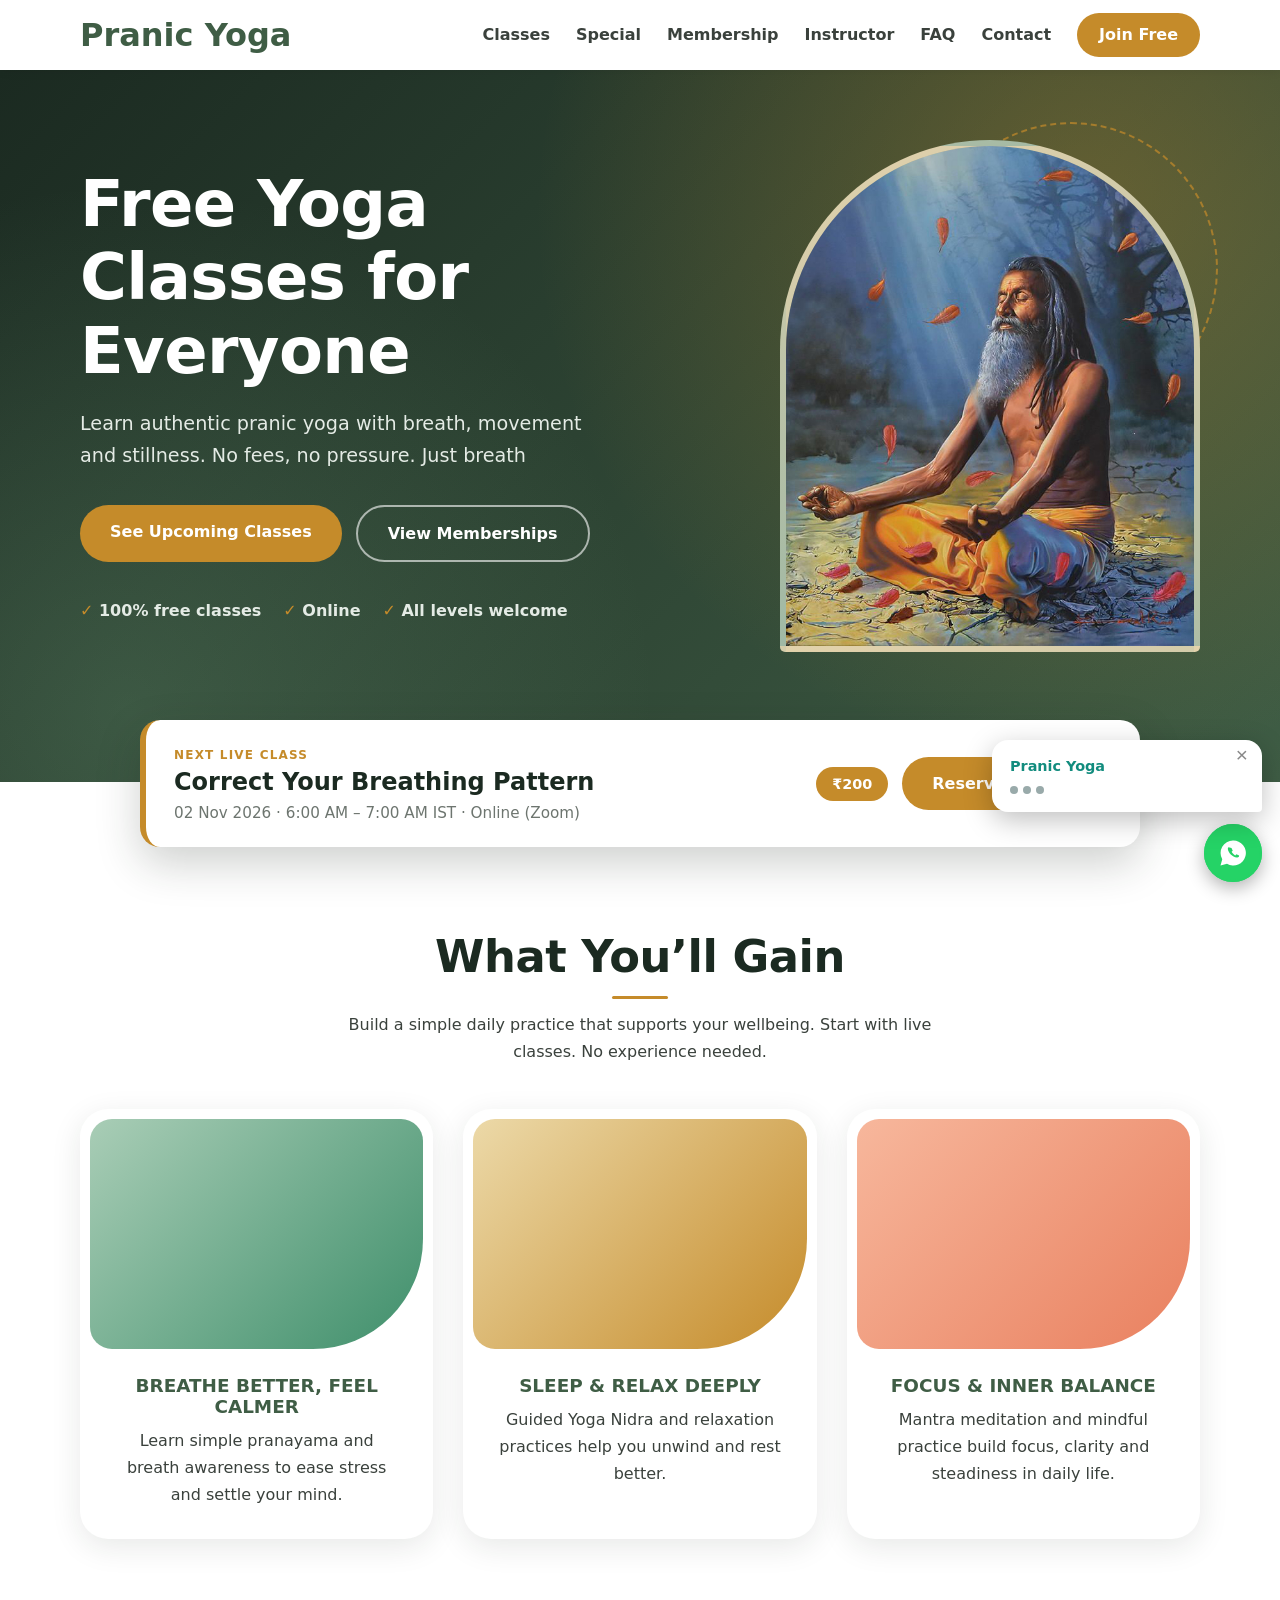
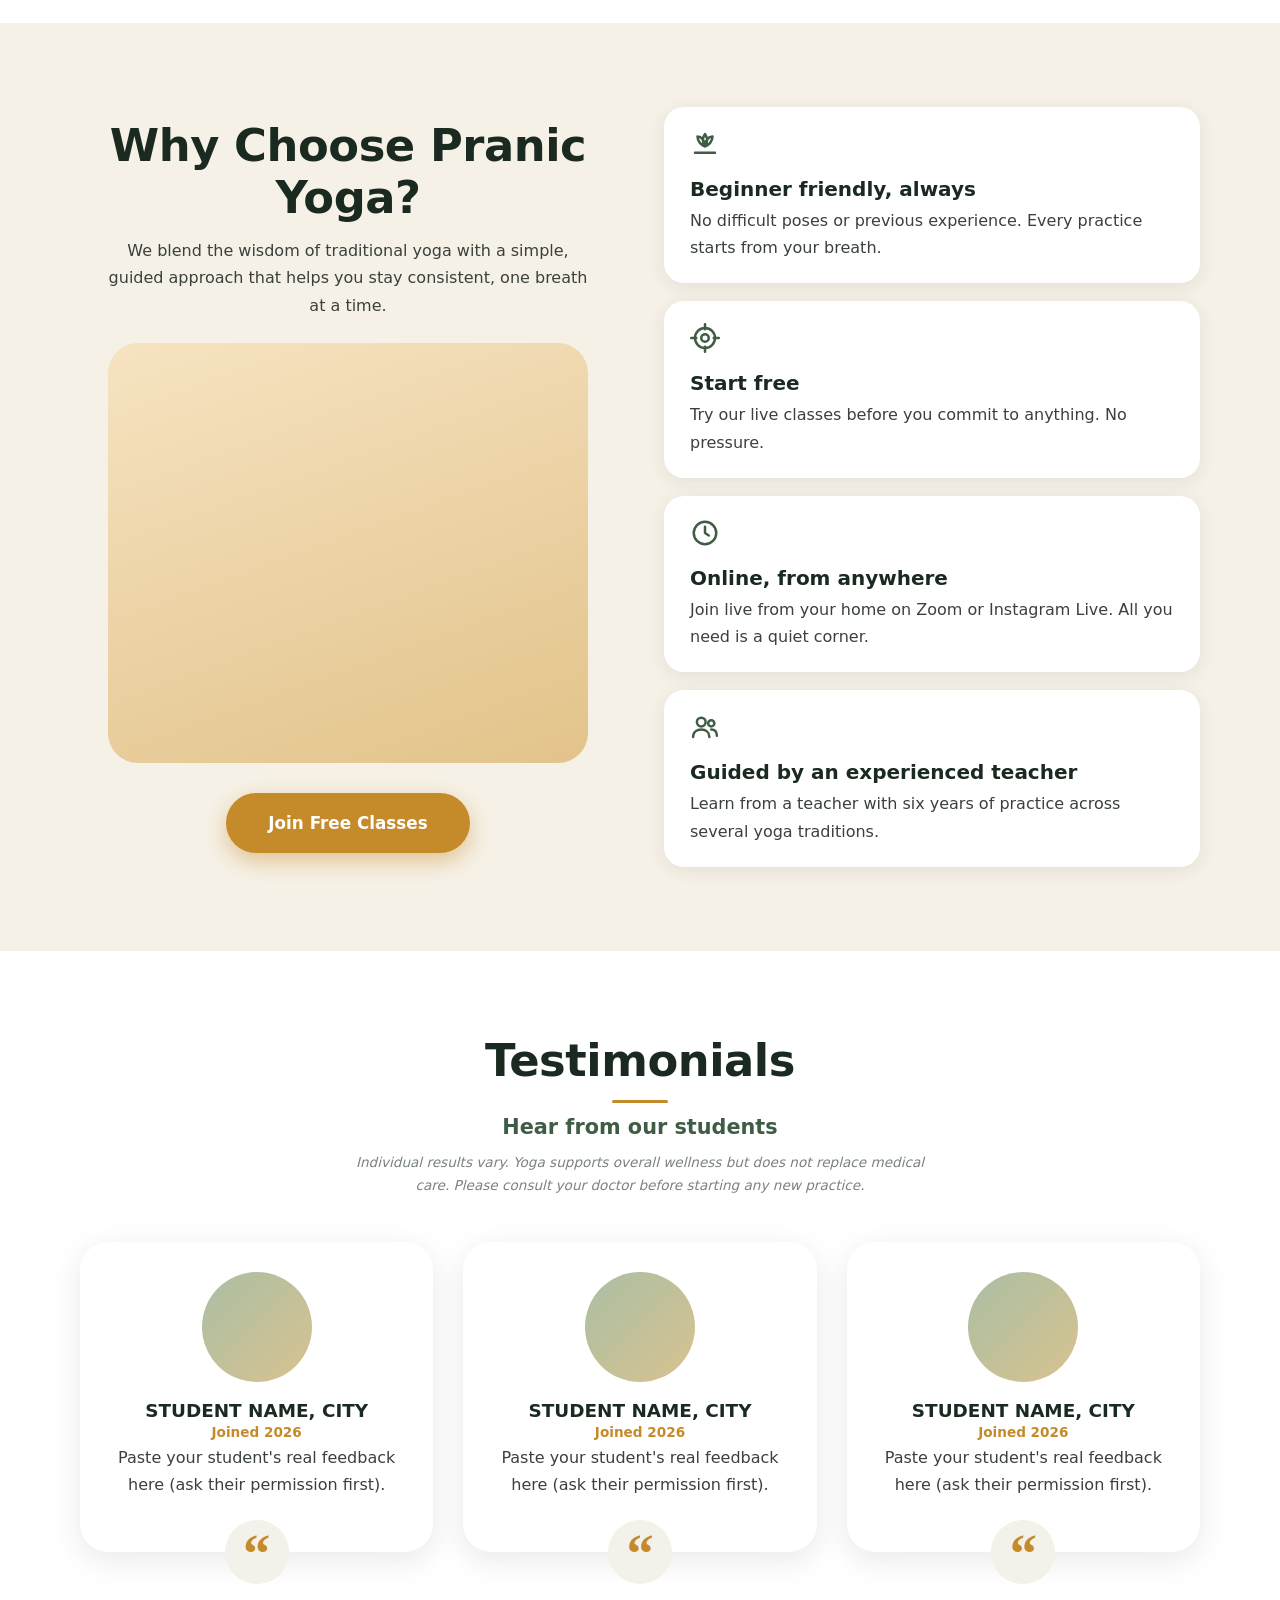
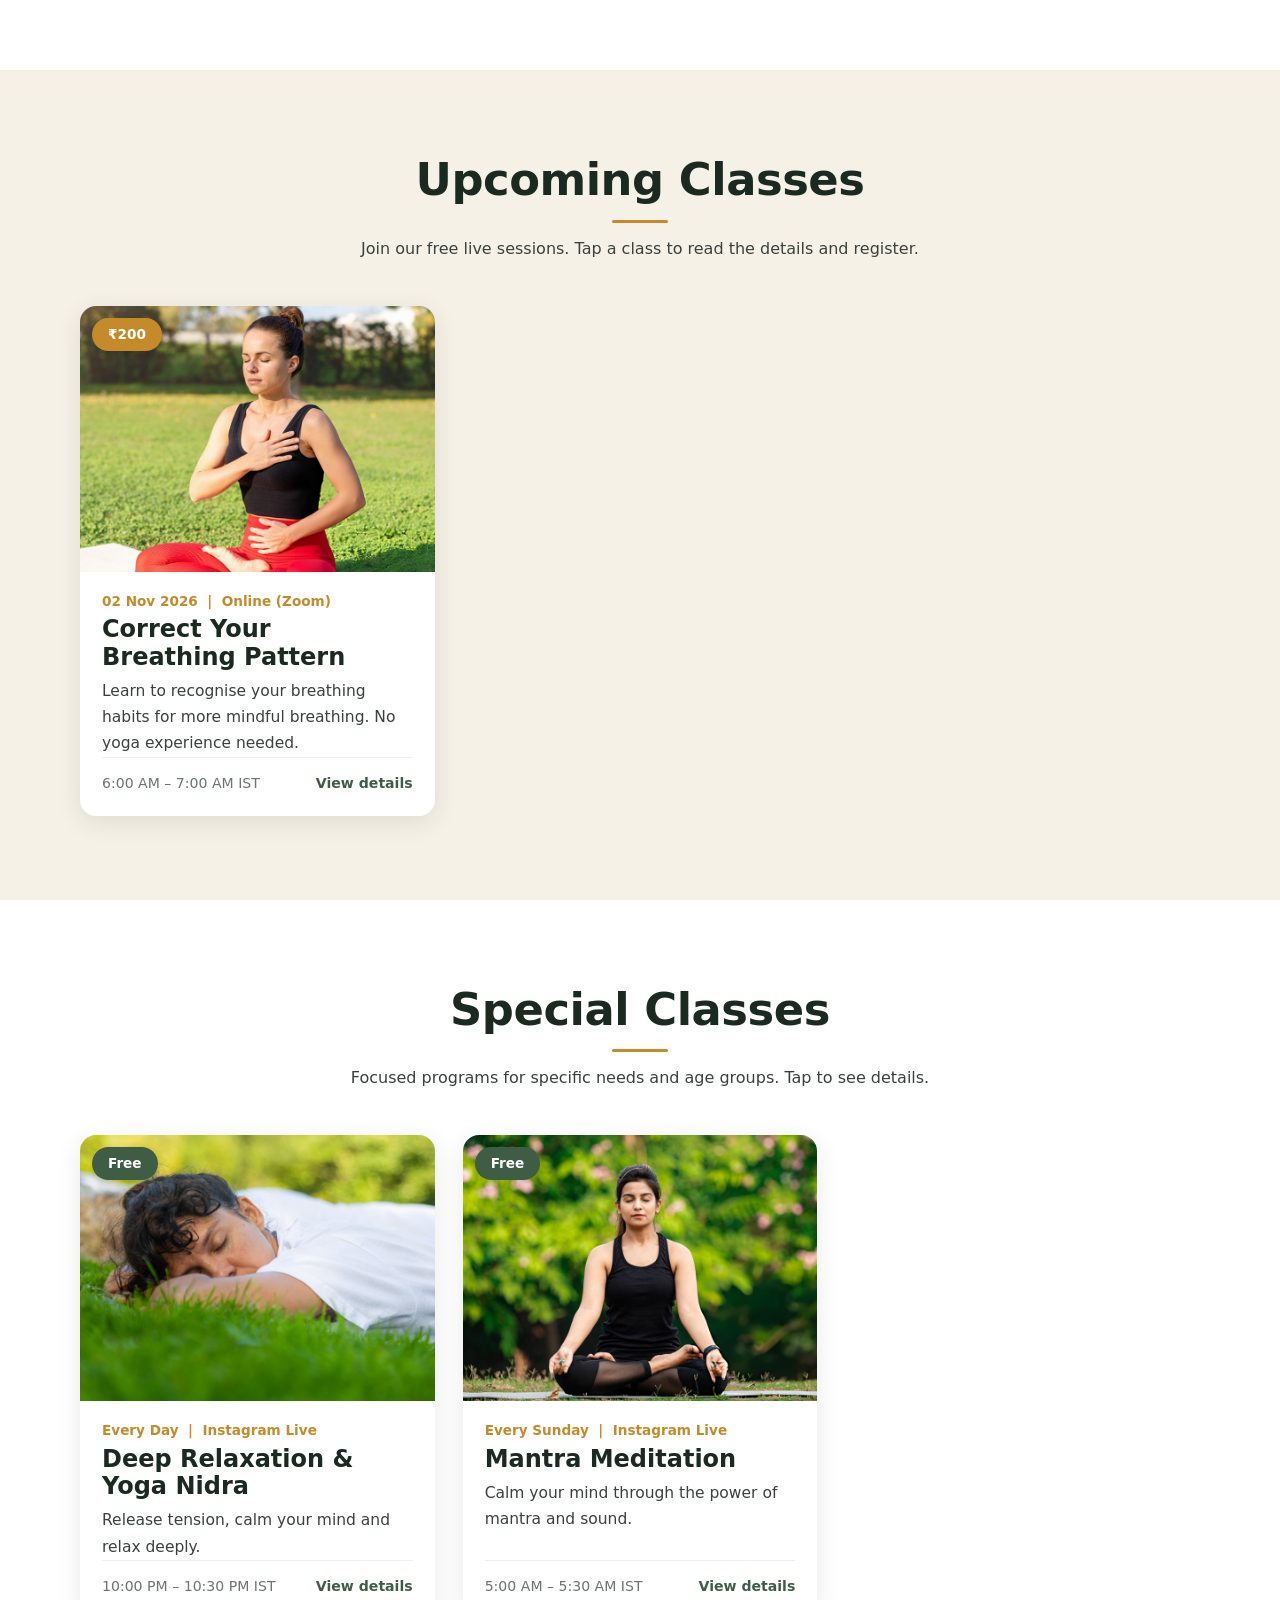
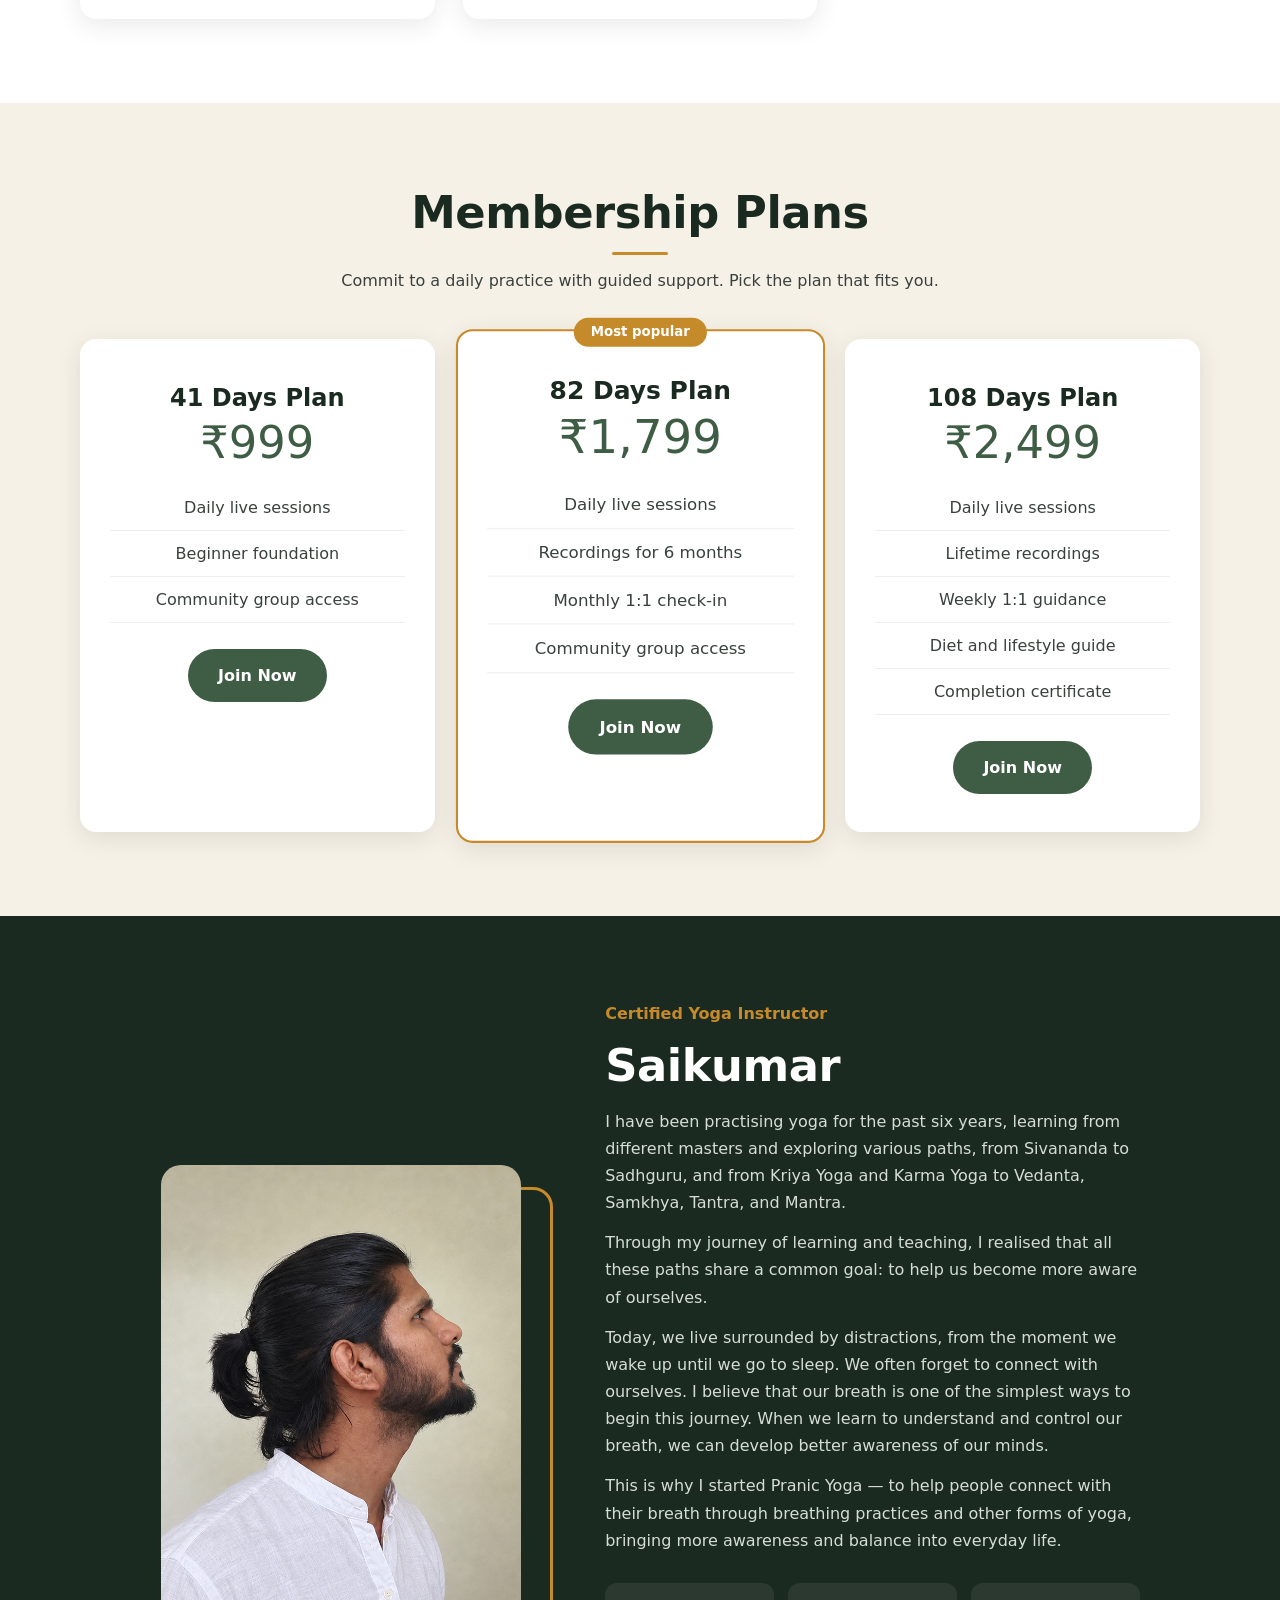
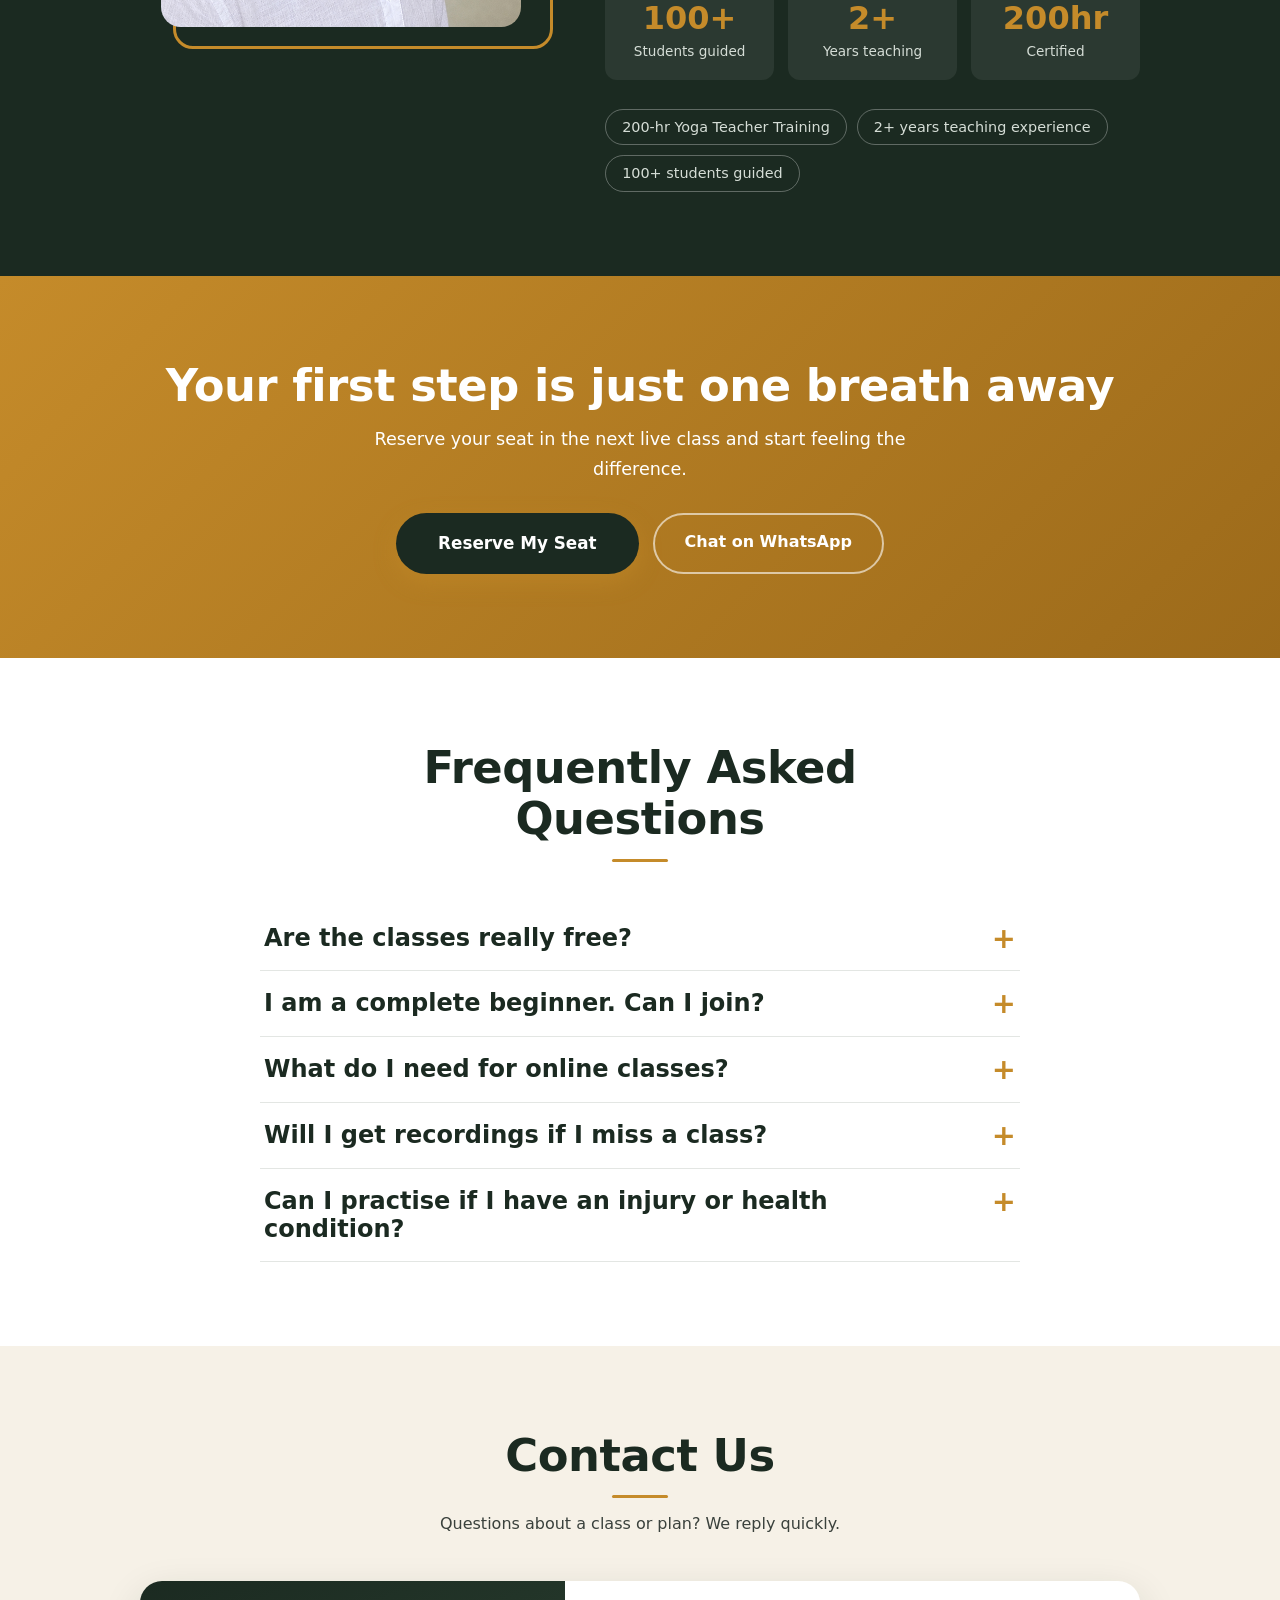
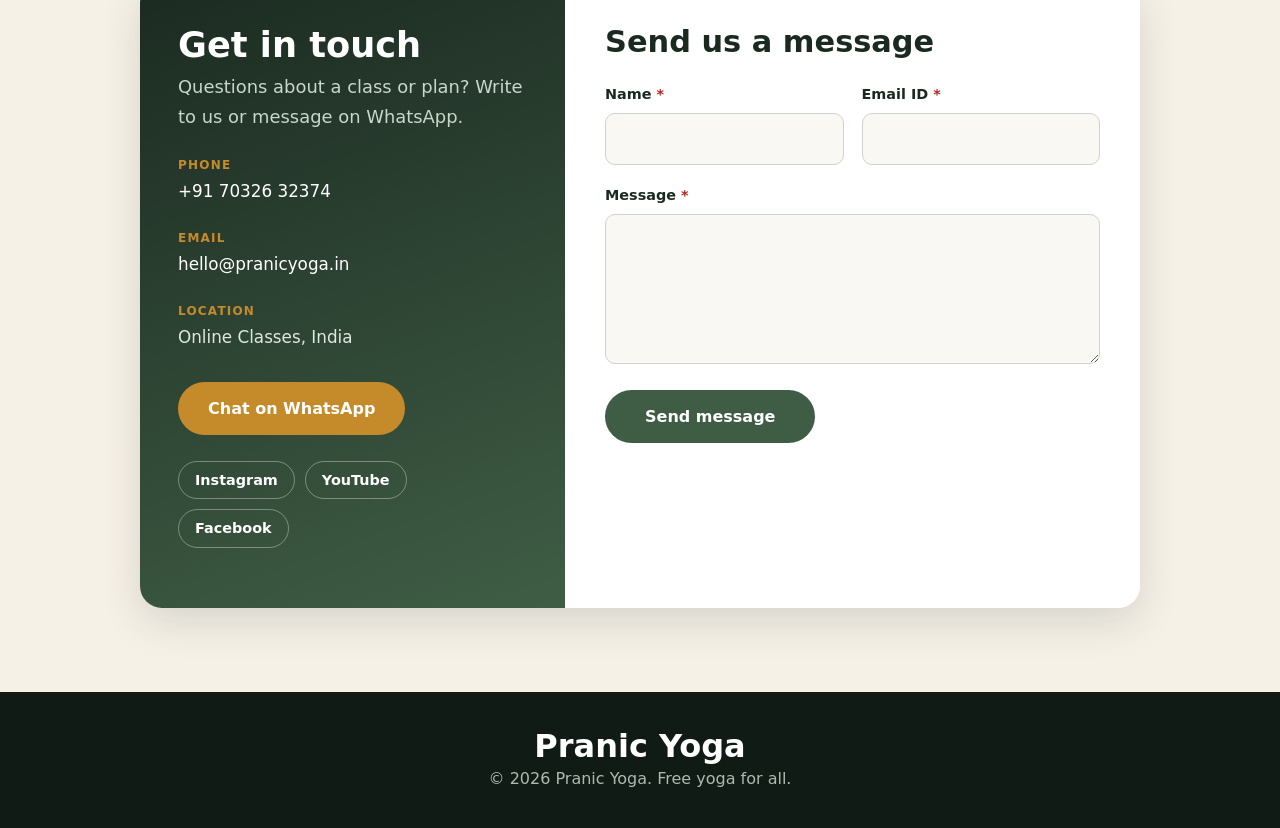
==== commit 39509800: "Update index.html" ====
--- a/index.html
+++ b/index.html
@@ -53,7 +53,7 @@
 </section>
 
 <!-- 6b. BIG CALL-TO-ACTION BAND (data.js > CTA) -->
-<section id="cta" class="section cta"><div class="wrap" id="cta-box"></div></section>
+<section id="cta" class="section cta-band"><div class="wrap" id="cta-box"></div></section>
 
 <!-- 7. FAQ (data.js > FAQ) -->
 <section id="faq" class="section">
--- a/style.css
+++ b/style.css
@@ -1,6 +1,6 @@
 /* ===== THEME: change colours/fonts here ===== */
 :root{--green:#3f5d45;--dark:#1b2a21;--sand:#f6f1e7;--gold:#c58b2a;--text:#3a413c;--white:#fff;
---head:'Cormorant Garamond',Georgia,serif;--body:'Nunito',system-ui,sans-serif}
+--head:'Outfit',system-ui,sans-serif;--body:'Outfit',system-ui,sans-serif}
 *{box-sizing:border-box;margin:0}
 html{scroll-behavior:smooth;scroll-padding-top:76px}
 body{font-family:var(--body);color:var(--text);line-height:1.7;background:#fff;overflow-x:hidden}
@@ -27,7 +27,7 @@
 .burger{display:none;background:none;border:0;font-size:1.9rem;cursor:pointer}
 
 /* HERO (image optional: 640x780) */
-#hero{position:relative;overflow:hidden;color:#fff;padding:70px 0 90px;
+#hero{position:relative;overflow:hidden;color:#fff;padding:70px 0 130px;
 background:radial-gradient(circle at 85% 20%,rgba(197,139,42,.35),transparent 45%),radial-gradient(circle at 10% 90%,rgba(120,170,130,.25),transparent 40%),linear-gradient(135deg,#1b2a21,#3f5d45)}
 .hero-grid{display:grid;grid-template-columns:1.1fr .9fr;gap:40px;align-items:center}
 #hero h1{color:#fff}
@@ -133,6 +133,40 @@
 select{width:100%;padding:13px 16px;border:1px solid #cdd3cd;border-radius:10px;font:inherit;background:#fff}
 .pay{background:var(--sand);border-radius:12px;padding:16px;text-align:center}.pay p{margin:4px 0}.hint{font-size:.85rem;color:#6d756f}
 .hp{position:absolute!important;left:-9999px;width:1px;height:1px;opacity:0}
+
+/* HOME: NEXT CLASS STRIP, GAIN, WHY, TESTIMONIALS, CTA */
+h1,h2{letter-spacing:-.01em}
+.next{max-width:1000px;margin:-62px auto 0;position:relative;z-index:3;background:#fff;border-radius:20px;border-left:6px solid var(--gold);box-shadow:0 16px 44px rgba(31,42,34,.22);display:flex;align-items:center;gap:20px;flex-wrap:wrap;padding:20px 28px}
+.next[hidden]{display:none}
+.nx-label{font-size:.75rem;letter-spacing:.1em;text-transform:uppercase;color:var(--gold);font-weight:700}
+.nx-main{flex:1;min-width:230px}.nx-main h3{margin:2px 0 4px;font-size:1.5rem}.nx-main p{margin:0;color:#6d756f;font-size:.95rem}
+.pill{display:inline-block;padding:5px 16px;border-radius:20px;color:#fff;font-weight:700;font-size:.9rem;margin-right:14px}
+.grid3{display:grid;grid-template-columns:repeat(auto-fit,minmax(270px,1fr));gap:30px}
+.gcard{background:#fff;border-radius:28px;padding:10px 10px 30px;text-align:center;box-shadow:0 8px 30px rgba(31,42,34,.1)}
+.gimg{aspect-ratio:900/620;border-radius:22px 22px 110px 22px;overflow:hidden;background:linear-gradient(135deg,#a9cdb6,#3f8f6b)}
+.gcard:nth-child(2) .gimg{background:linear-gradient(135deg,#ecd9a8,#c58b2a)}
+.gcard:nth-child(3) .gimg{background:linear-gradient(135deg,#f7b79c,#e9805f)}
+.gimg img{width:100%;height:100%;object-fit:cover}
+.gcard h3{font:600 1.15rem var(--head);text-transform:uppercase;color:var(--green);margin:26px 16px 10px}.gcard p{padding:0 22px;margin:0}
+.why{display:grid;grid-template-columns:1fr 1fr;gap:48px;align-items:center}
+.why-l{text-align:center}.why-l p{margin:14px auto 24px;max-width:480px}
+.why-img{aspect-ratio:8/7;max-width:480px;margin:0 auto 30px;border-radius:30px;background:linear-gradient(160deg,#f6e3c1,#e2c38a);overflow:hidden}
+.why-img img{width:100%;height:100%;object-fit:contain}
+.why-r{display:grid;gap:18px}
+.wcard{background:#fff;border-radius:20px;padding:22px 26px;box-shadow:0 4px 18px rgba(31,42,34,.08)}
+.wcard svg{width:30px;height:30px;stroke:var(--green);fill:none;stroke-width:2;stroke-linecap:round;stroke-linejoin:round}
+.wcard h3{font:600 1.25rem var(--head);margin:10px 0 6px}.wcard p{margin:0}
+.btn.big{padding:16px 42px;font-size:1.05rem;box-shadow:0 8px 22px rgba(197,139,42,.45);animation:glow 2.4s infinite}
+@keyframes glow{0%,100%{box-shadow:0 8px 22px rgba(197,139,42,.45)}50%{box-shadow:0 8px 34px rgba(197,139,42,.85)}}
+.note{font-size:.85rem;font-style:italic;color:#7b837d;max-width:760px;margin:12px auto 0}.sub2{font:600 1.3rem var(--head);color:var(--green);margin-top:10px}
+.tcard{background:#fff;border-radius:28px;padding:30px 24px 0;text-align:center;box-shadow:0 8px 30px rgba(31,42,34,.1);margin-bottom:34px;display:flex;flex-direction:column}
+.av{width:110px;height:110px;border-radius:50%;margin:0 auto 18px;overflow:hidden;background:linear-gradient(135deg,#a9bfa4,#d9c28f)}.av img{width:100%;height:100%;object-fit:cover}
+.tcard h3{font:600 1.15rem var(--head);text-transform:uppercase;margin:0}.tsub{font-size:.85rem;color:var(--gold);font-weight:700;margin:4px 0 14px}
+.tcard p{margin:0}.q{width:64px;height:64px;border-radius:50%;background:#f4f1ea;color:var(--gold);font:700 3.4rem/1.25 Georgia,serif;margin:22px auto -32px}
+.cta-band{background:linear-gradient(135deg,#c58b2a,#9c6a1a);color:#fff;text-align:center}.cta-band h2{color:#fff}.cta-band p{max-width:560px;margin:14px auto 28px;font-size:1.1rem}
+.cta-band .btn{background:var(--dark)}.cta-band .btn:hover{background:#fff;color:var(--dark)}.cta-band .btn.ghost{background:transparent}.cta-band .btns{display:flex;gap:14px;justify-content:center;flex-wrap:wrap}
+@media(max-width:860px){.why{grid-template-columns:1fr}.next{margin-top:-52px;padding:18px}.nx-act{width:100%}.nx-act .btn{display:block;text-align:center}}
+@media(prefers-reduced-motion:reduce){.btn.big{animation:none}}
 
 /* CONTACT CARD */
 #contact-box{display:grid;grid-template-columns:.85fr 1.15fr;gap:0;max-width:1000px;margin:auto;border-radius:22px;overflow:hidden;box-shadow:0 14px 40px rgba(31,42,34,.14);align-items:stretch}
@@ -175,7 +209,7 @@
  nav{display:none;position:absolute;top:70px;left:0;right:0;background:#fff;flex-direction:column;padding:20px;gap:16px;box-shadow:0 8px 14px rgba(0,0,0,.1)}
  .nav-open nav{display:flex}
  .hero-grid,.inst,#contact-box,.detail{grid-template-columns:1fr}
- #hero{padding:44px 0 64px}.hero-art{margin:10px auto 0;max-width:300px}
+ #hero{padding:44px 0 100px}.hero-art{margin:10px auto 0;max-width:300px}
  .inst{gap:44px}.portrait-wrap{max-width:290px}.portrait-wrap::before{inset:14px -12px -14px 12px}
  .plan.featured{transform:none}.section{padding:56px 0}
  .side{position:static;margin-top:0}.detail{gap:28px}
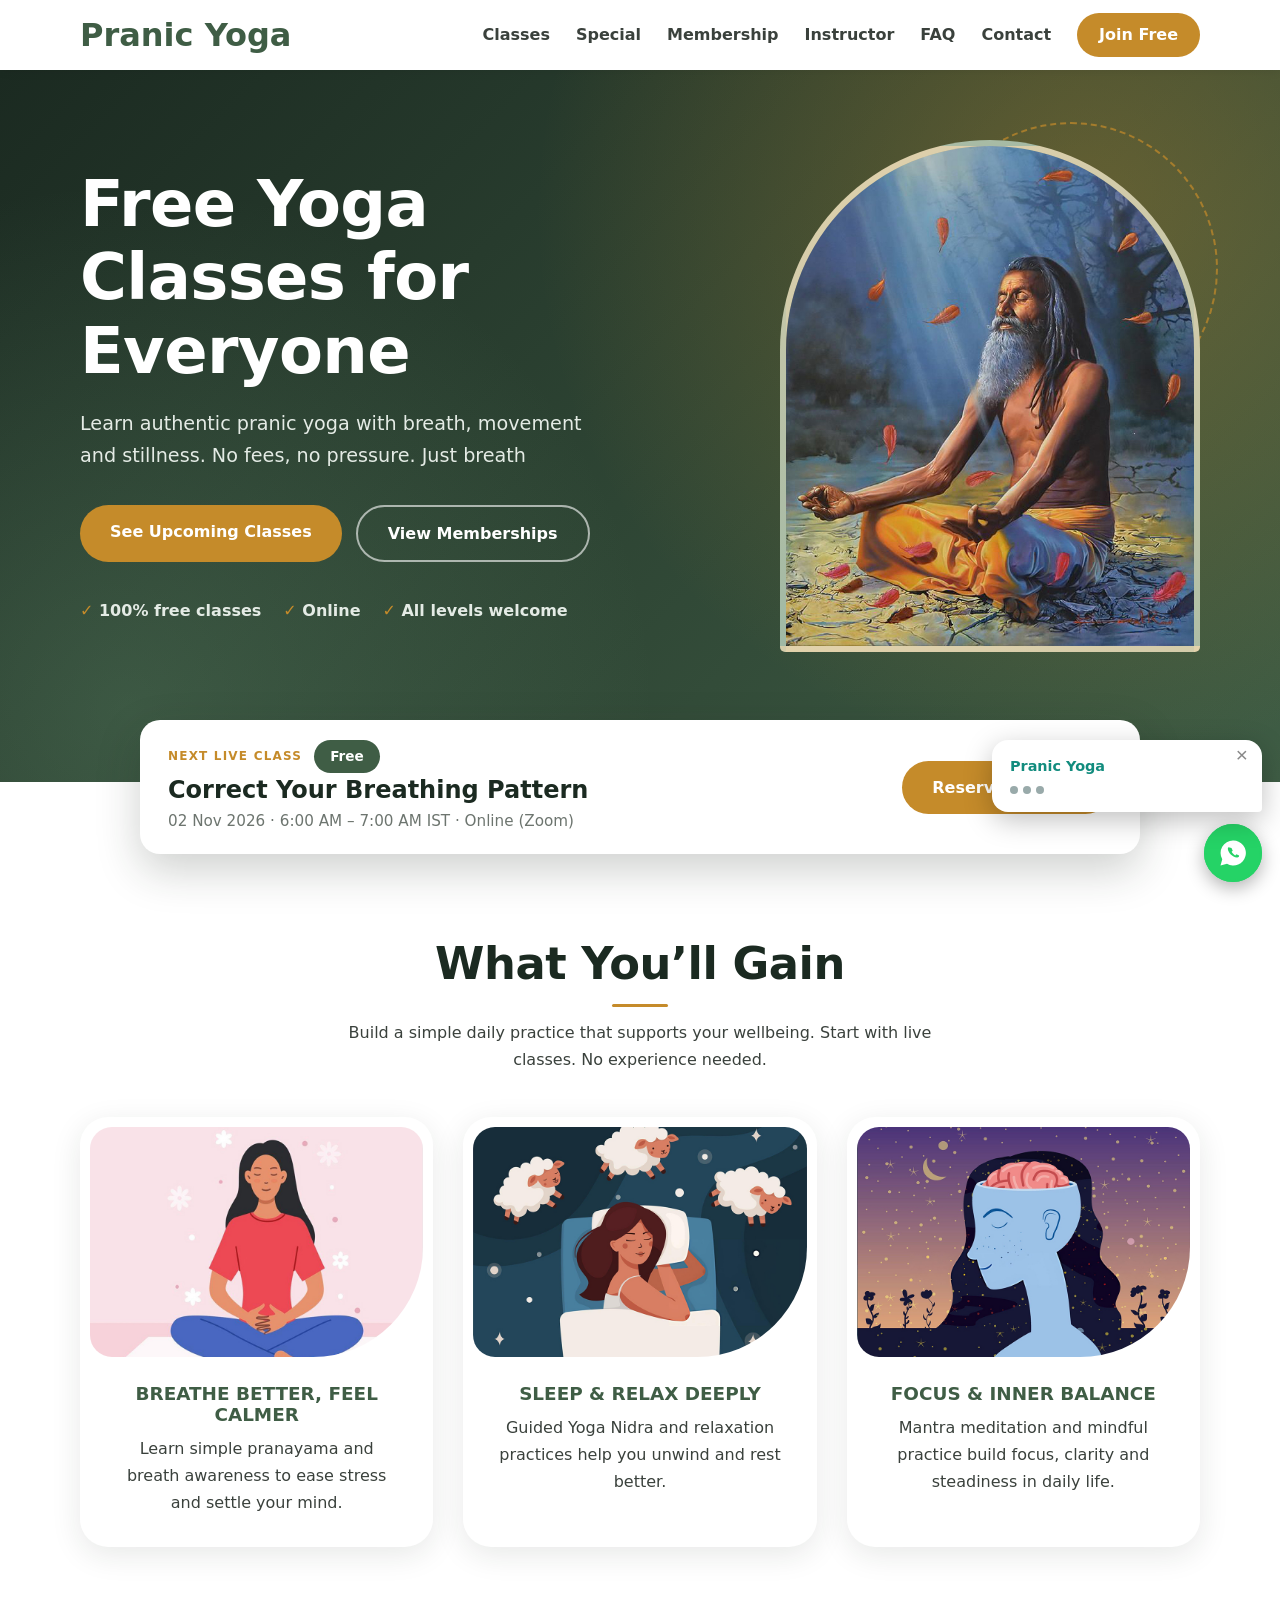
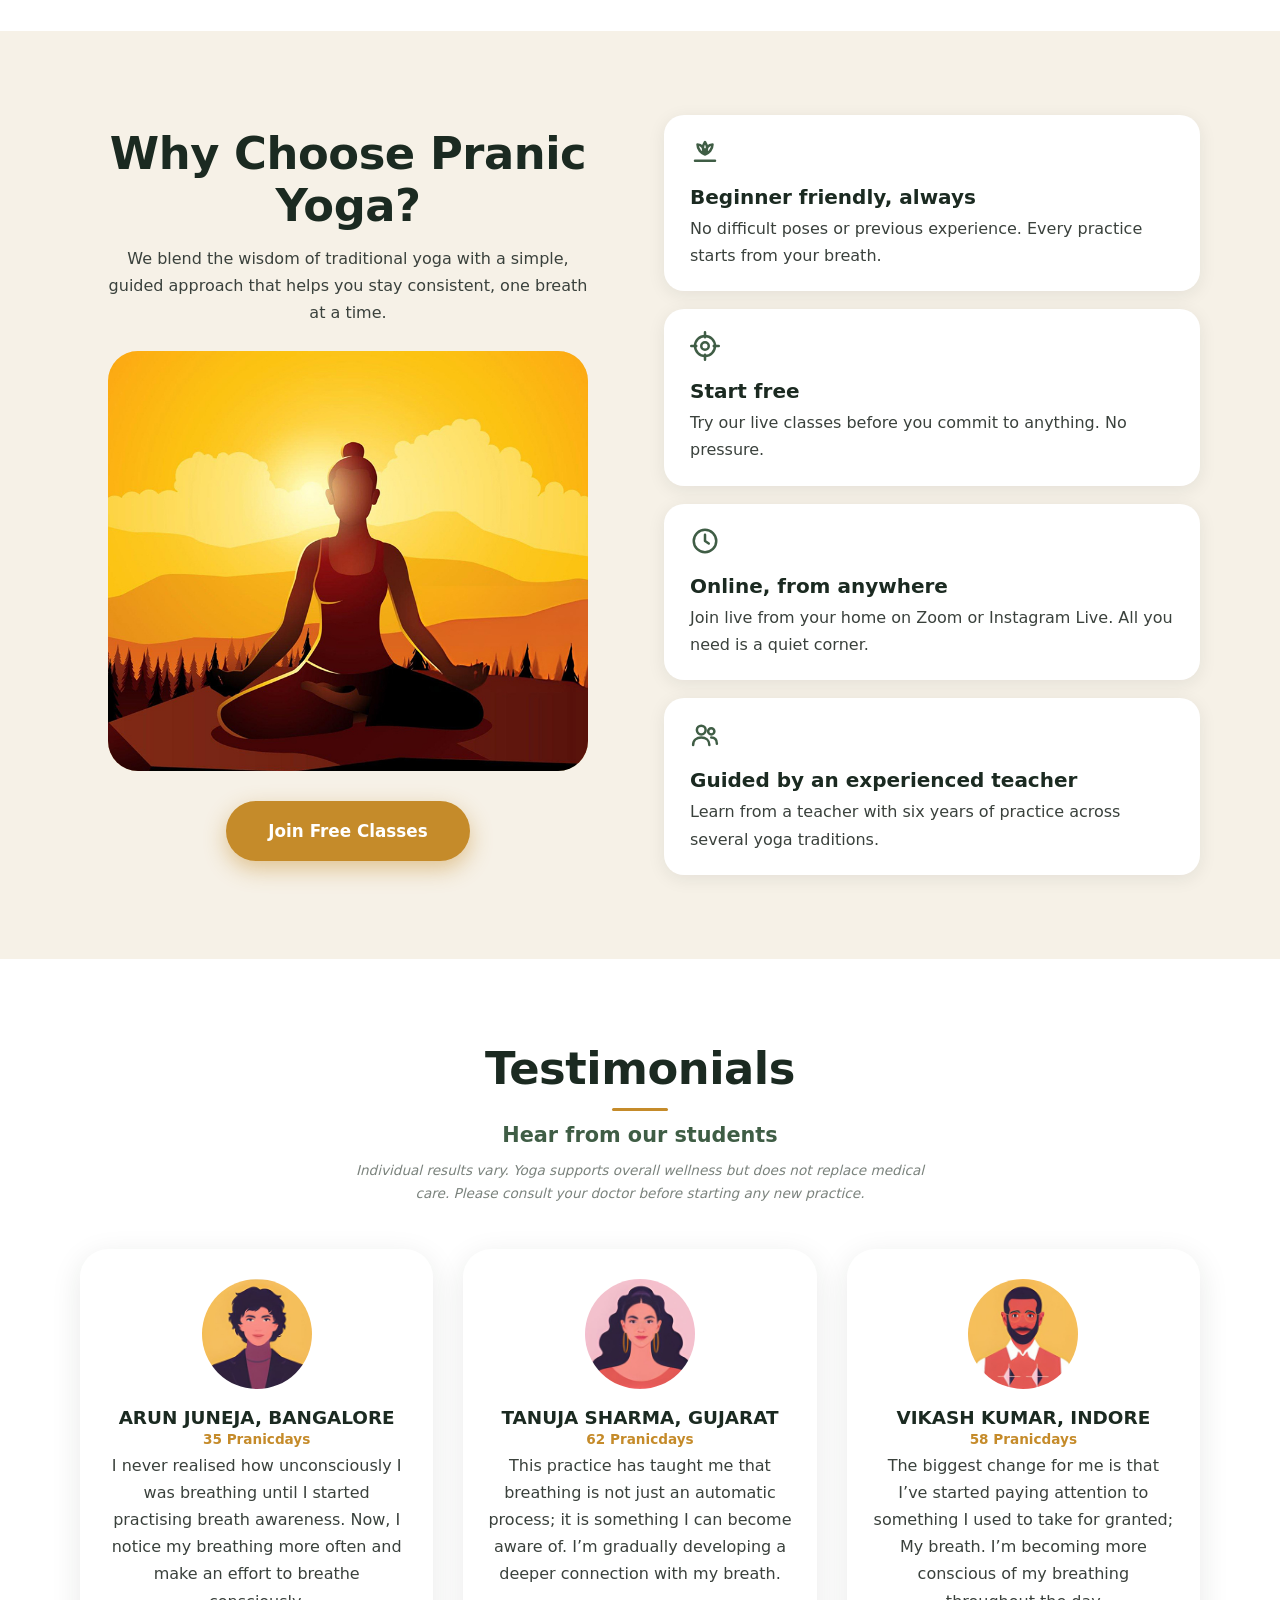
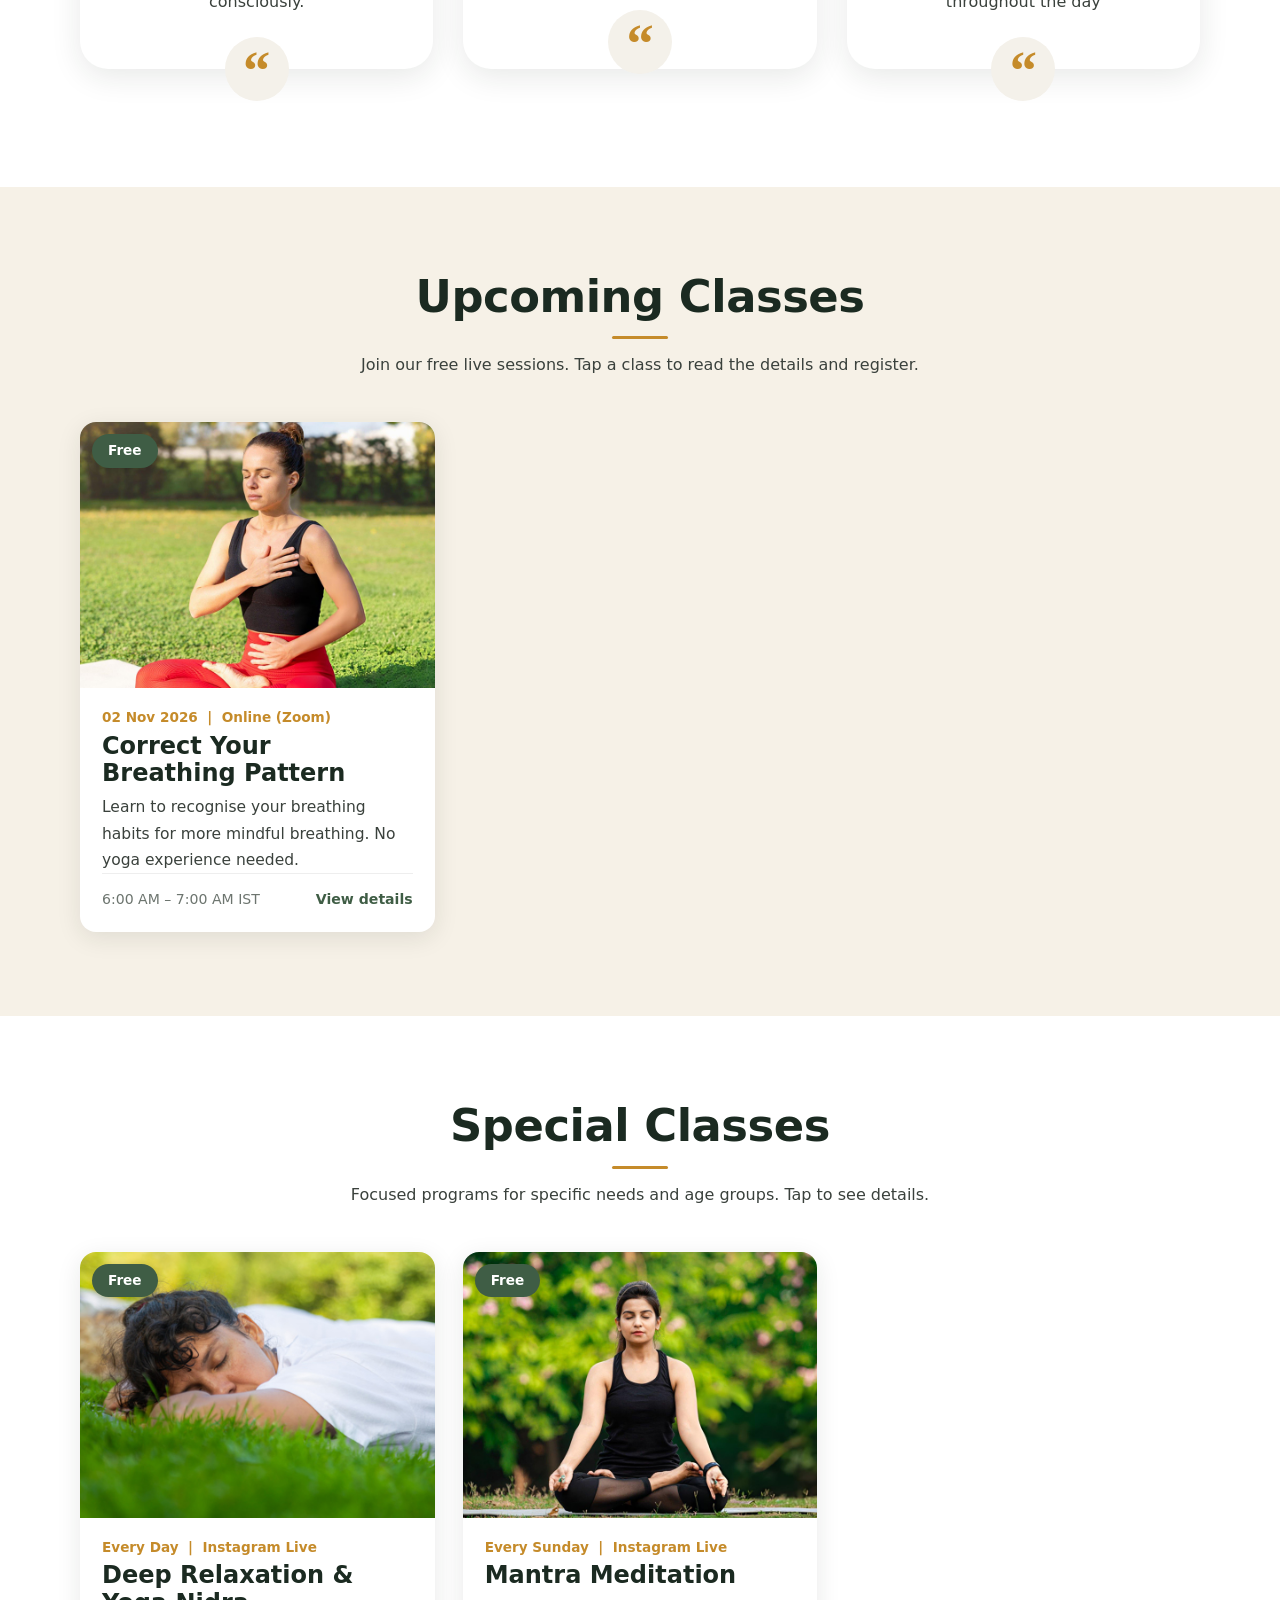
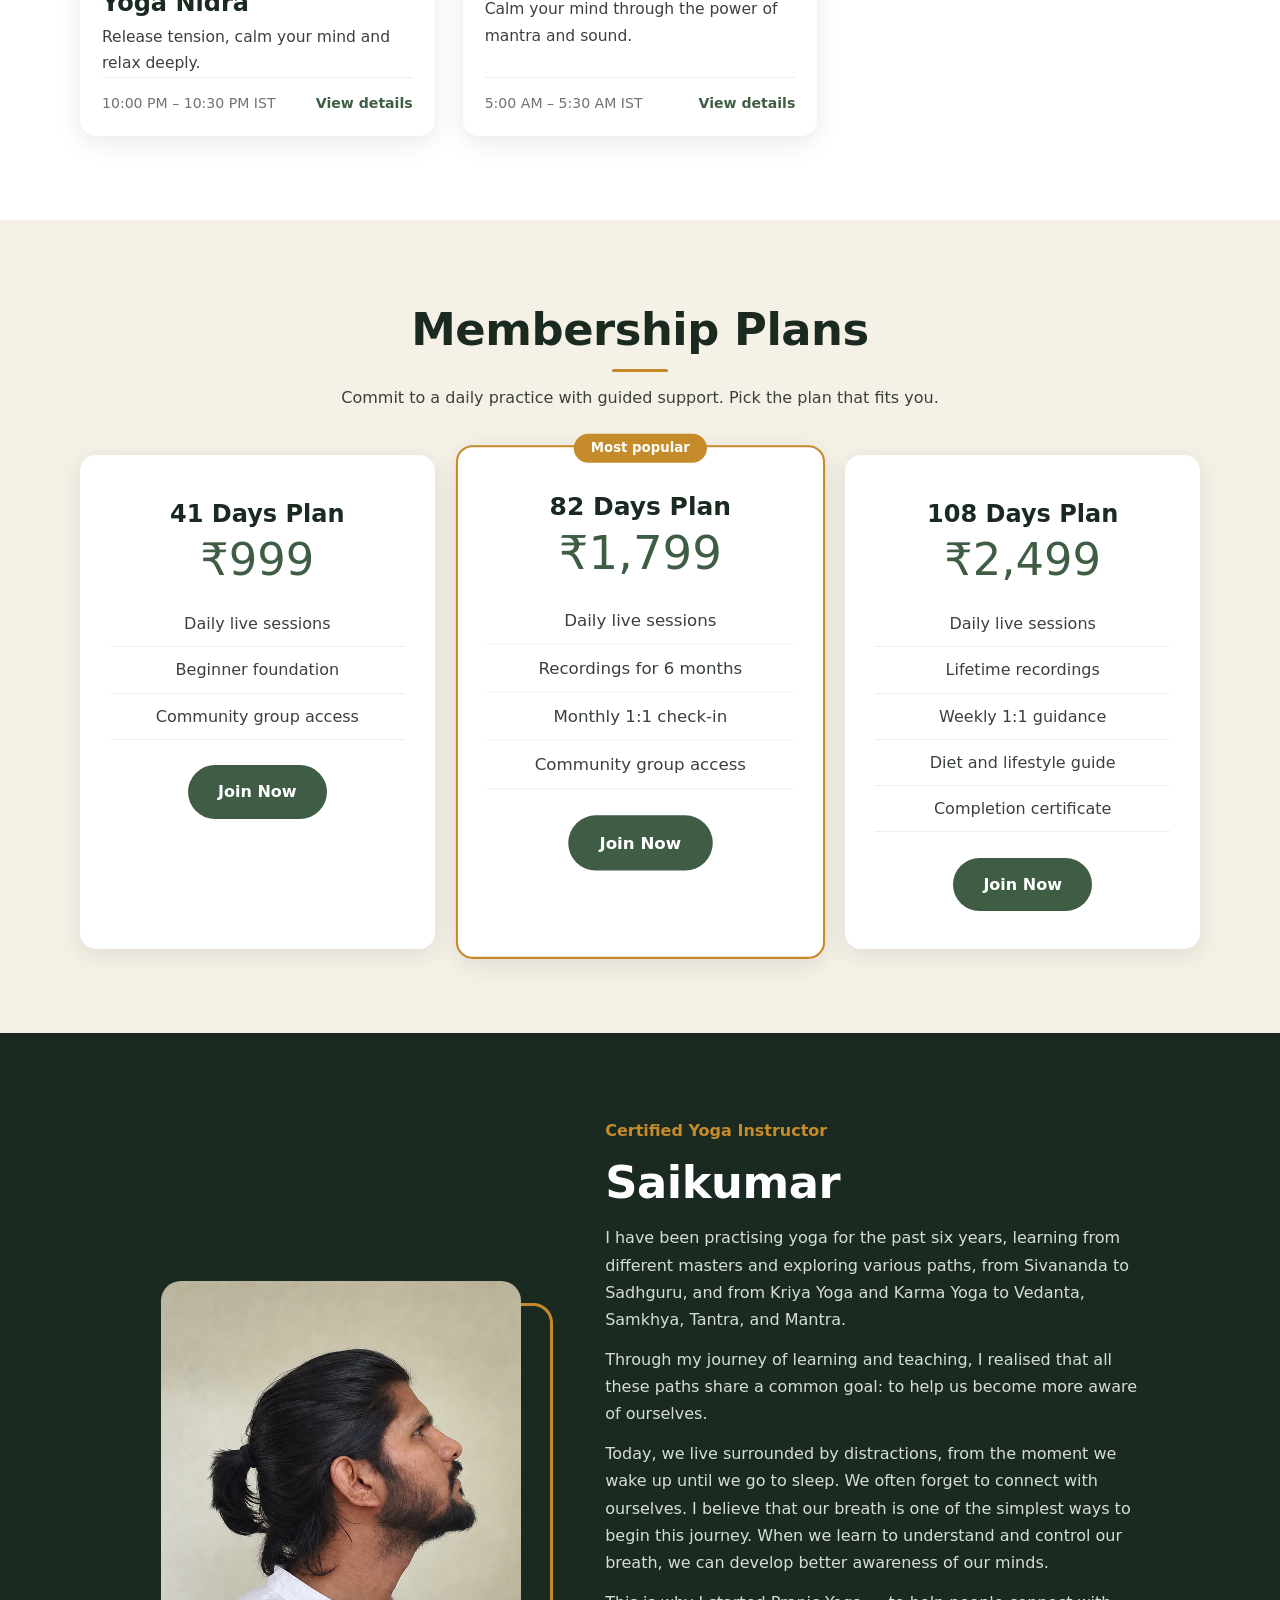
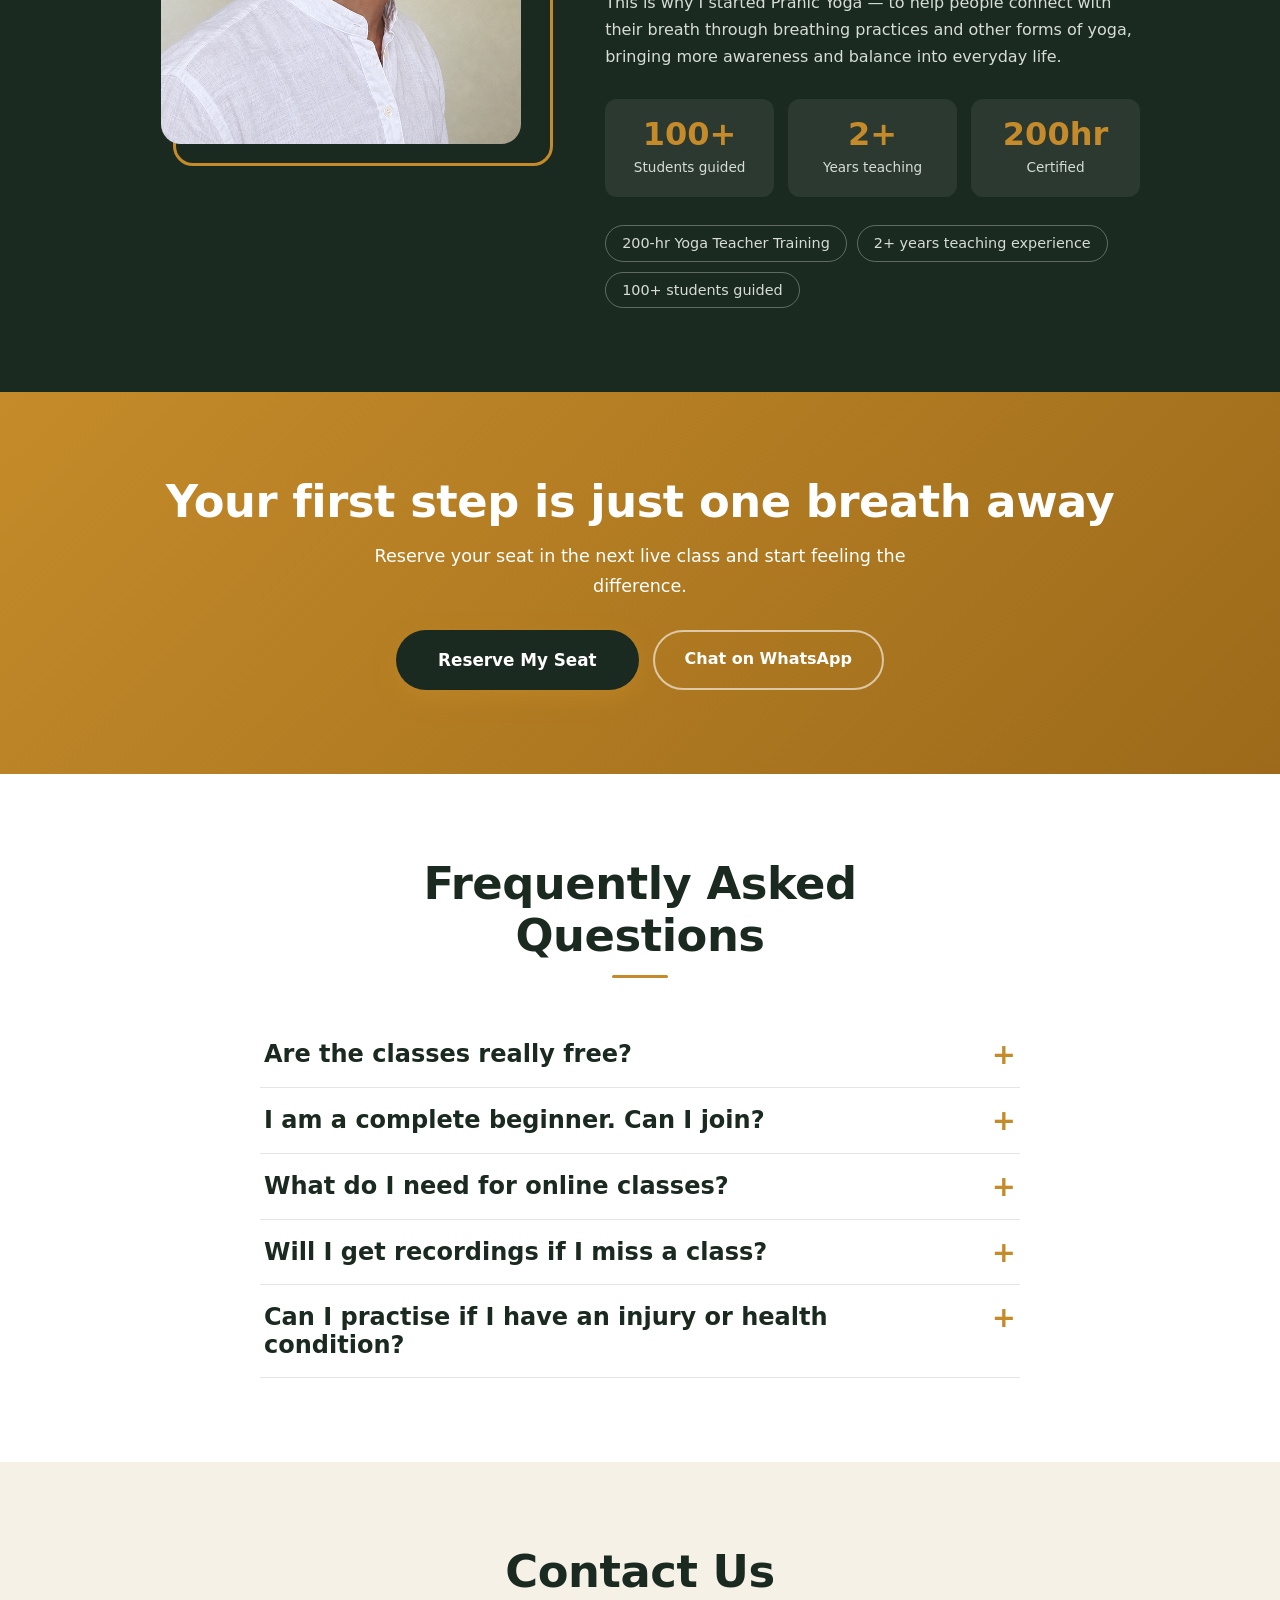
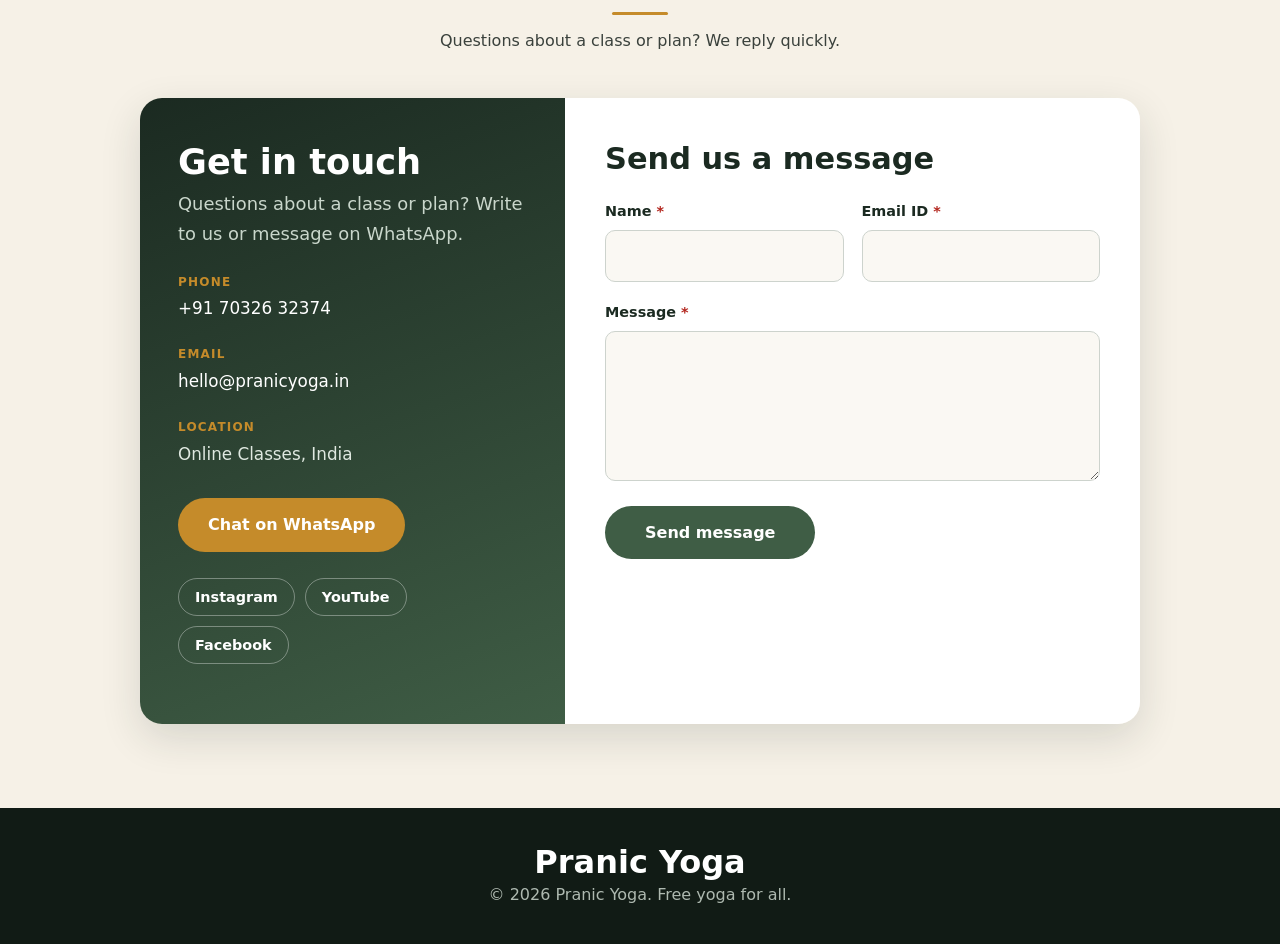
==== commit d132dfa3: "Update index.html" ====
--- a/index.html
+++ b/index.html
@@ -7,6 +7,9 @@
 <meta name="description" content="Free yoga classes, special programs and memberships at Pranic Yoga.">
 <link rel="preconnect" href="https://fonts.googleapis.com">
 <link href="https://fonts.googleapis.com/css2?family=Outfit:wght@300;400;500;600;700&display=swap" rel="stylesheet">
+<link rel="icon" type="image/png" sizes="32x32" href="images/favicon-32.png">
+<link rel="icon" type="image/png" sizes="192x192" href="images/favicon-192.png">
+<link rel="apple-touch-icon" href="images/apple-touch-icon.png">
 <link rel="stylesheet" href="style.css">
 </head>
 <body>
--- a/style.css
+++ b/style.css
@@ -136,11 +136,12 @@
 
 /* HOME: NEXT CLASS STRIP, GAIN, WHY, TESTIMONIALS, CTA */
 h1,h2{letter-spacing:-.01em}
-.next{max-width:1000px;margin:-62px auto 0;position:relative;z-index:3;background:#fff;border-radius:20px;border-left:6px solid var(--gold);box-shadow:0 16px 44px rgba(31,42,34,.22);display:flex;align-items:center;gap:20px;flex-wrap:wrap;padding:20px 28px}
+.next{max-width:1000px;margin:-62px auto 0;position:relative;z-index:3;background:#fff;border-radius:20px;box-shadow:0 16px 44px rgba(31,42,34,.22);display:flex;align-items:center;gap:20px;flex-wrap:wrap;padding:20px 28px}
 .next[hidden]{display:none}
+.nx-top{display:flex;align-items:center;gap:12px;flex-wrap:wrap;margin-bottom:4px}.nx-act .btn{white-space:nowrap}
 .nx-label{font-size:.75rem;letter-spacing:.1em;text-transform:uppercase;color:var(--gold);font-weight:700}
 .nx-main{flex:1;min-width:230px}.nx-main h3{margin:2px 0 4px;font-size:1.5rem}.nx-main p{margin:0;color:#6d756f;font-size:.95rem}
-.pill{display:inline-block;padding:5px 16px;border-radius:20px;color:#fff;font-weight:700;font-size:.9rem;margin-right:14px}
+.pill{display:inline-block;padding:5px 16px;border-radius:20px;color:#fff;font-weight:700;font-size:.85rem;margin:0}
 .grid3{display:grid;grid-template-columns:repeat(auto-fit,minmax(270px,1fr));gap:30px}
 .gcard{background:#fff;border-radius:28px;padding:10px 10px 30px;text-align:center;box-shadow:0 8px 30px rgba(31,42,34,.1)}
 .gimg{aspect-ratio:900/620;border-radius:22px 22px 110px 22px;overflow:hidden;background:linear-gradient(135deg,#a9cdb6,#3f8f6b)}
@@ -165,7 +166,7 @@
 .tcard p{margin:0}.q{width:64px;height:64px;border-radius:50%;background:#f4f1ea;color:var(--gold);font:700 3.4rem/1.25 Georgia,serif;margin:22px auto -32px}
 .cta-band{background:linear-gradient(135deg,#c58b2a,#9c6a1a);color:#fff;text-align:center}.cta-band h2{color:#fff}.cta-band p{max-width:560px;margin:14px auto 28px;font-size:1.1rem}
 .cta-band .btn{background:var(--dark)}.cta-band .btn:hover{background:#fff;color:var(--dark)}.cta-band .btn.ghost{background:transparent}.cta-band .btns{display:flex;gap:14px;justify-content:center;flex-wrap:wrap}
-@media(max-width:860px){.why{grid-template-columns:1fr}.next{margin-top:-52px;padding:18px}.nx-act{width:100%}.nx-act .btn{display:block;text-align:center}}
+@media(max-width:860px){.why{grid-template-columns:1fr}.next{margin-top:-52px;padding:22px 20px;gap:16px}.nx-main{min-width:0;flex:1 1 100%}.nx-main h3{font-size:1.3rem}.nx-act{width:100%}.nx-act .btn{display:block;text-align:center;width:100%}}
 @media(prefers-reduced-motion:reduce){.btn.big{animation:none}}
 
 /* CONTACT CARD */
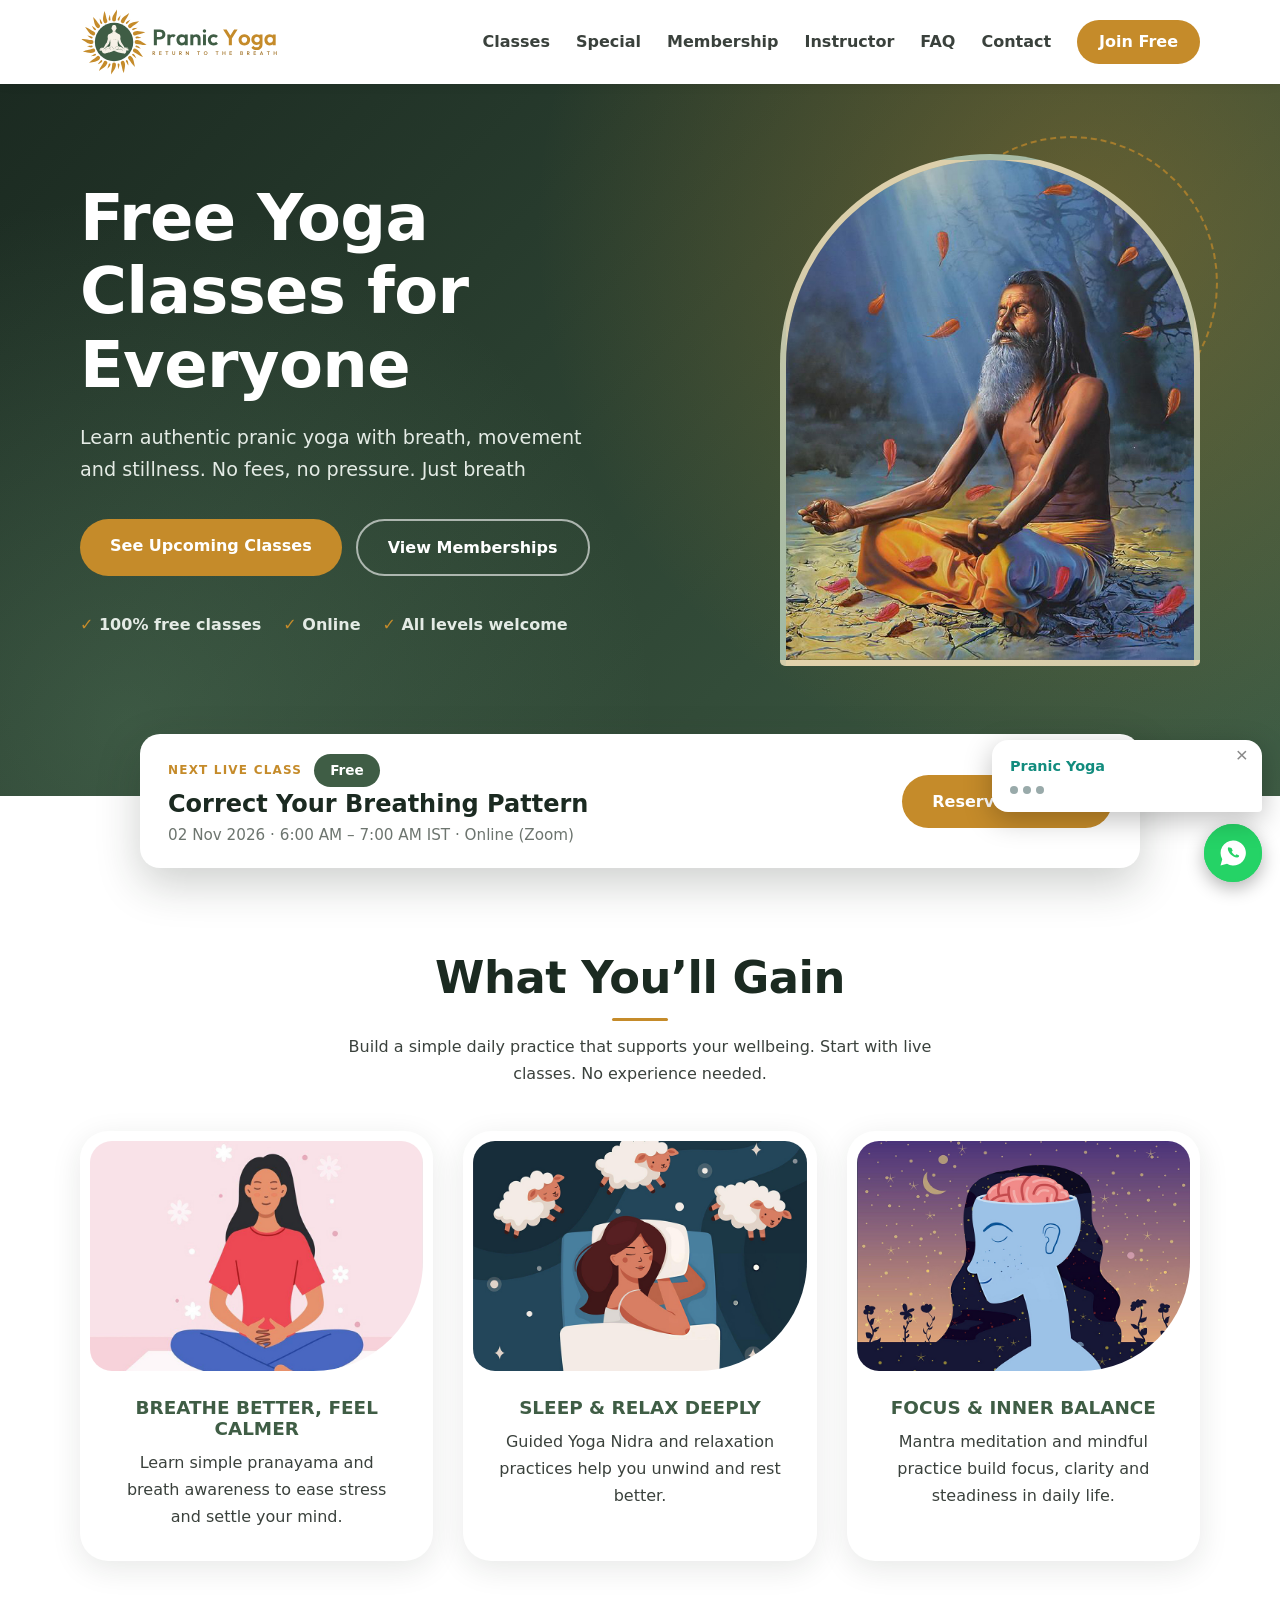
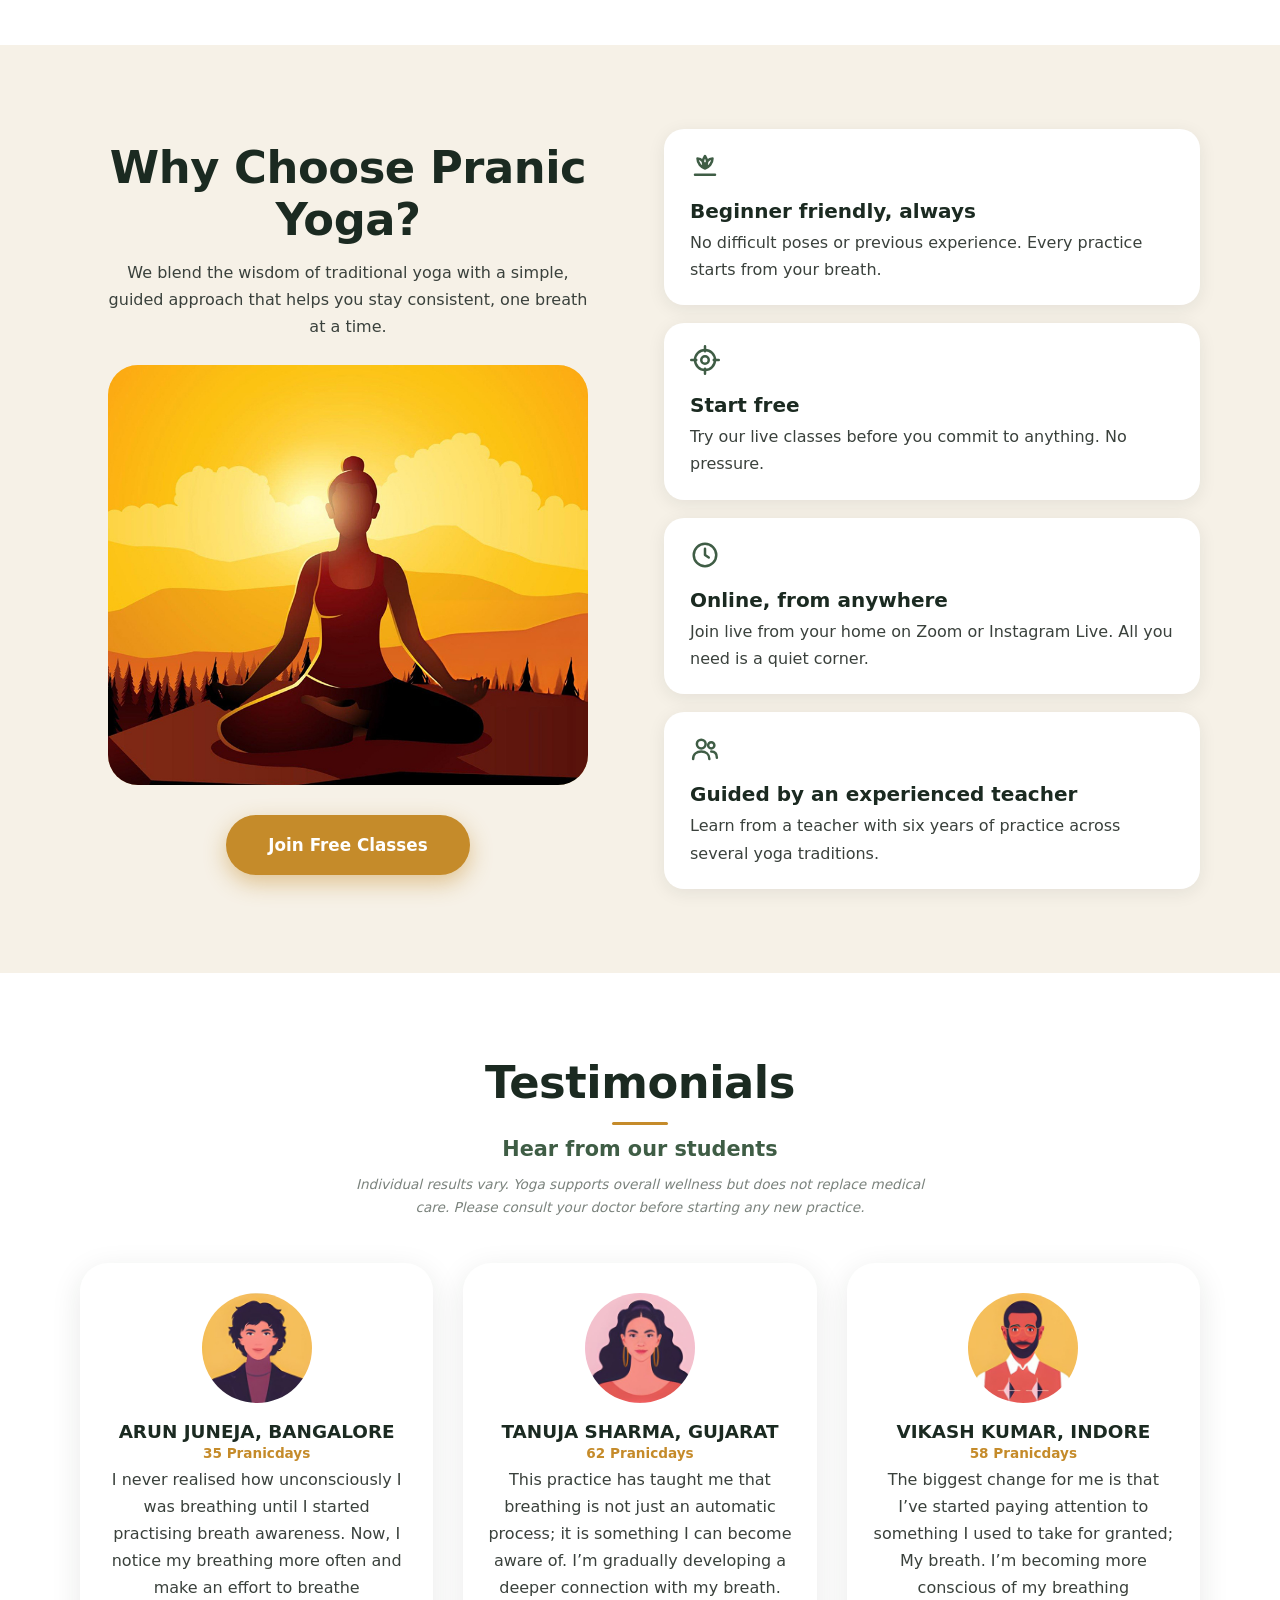
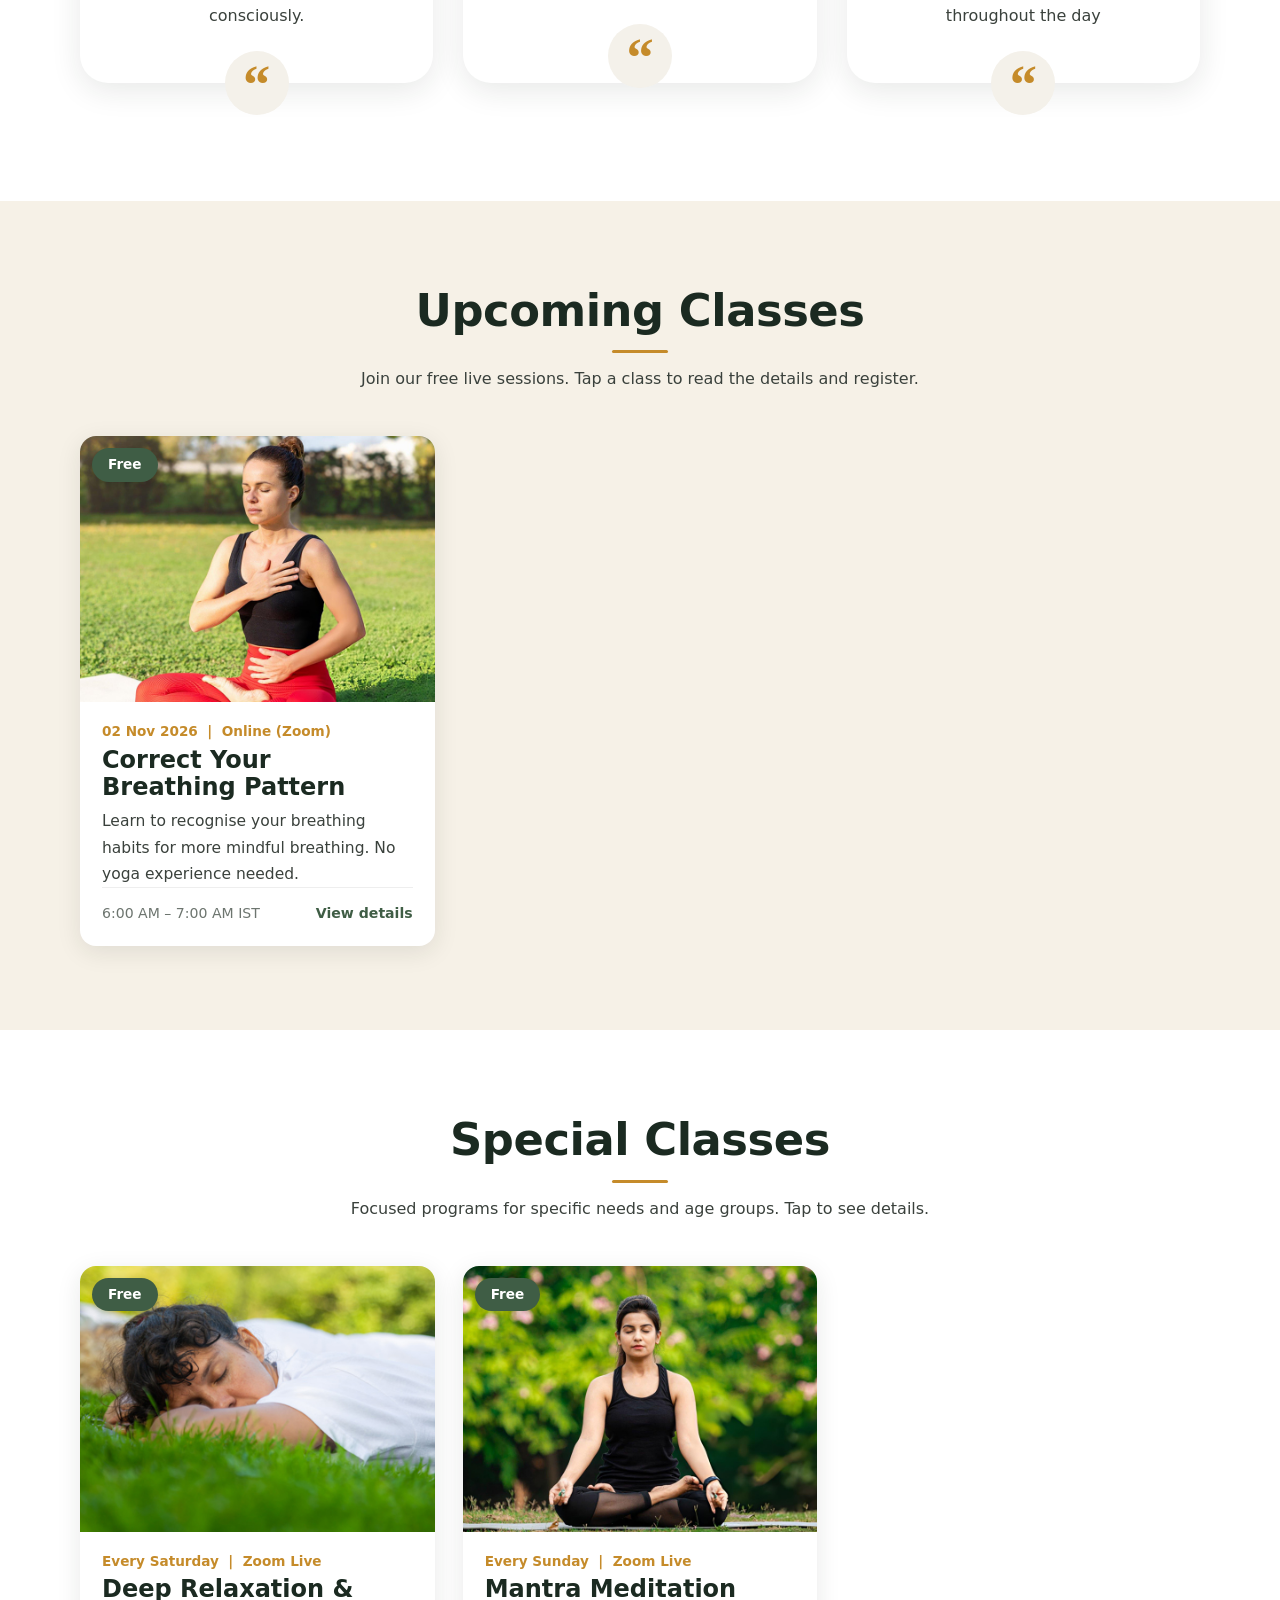
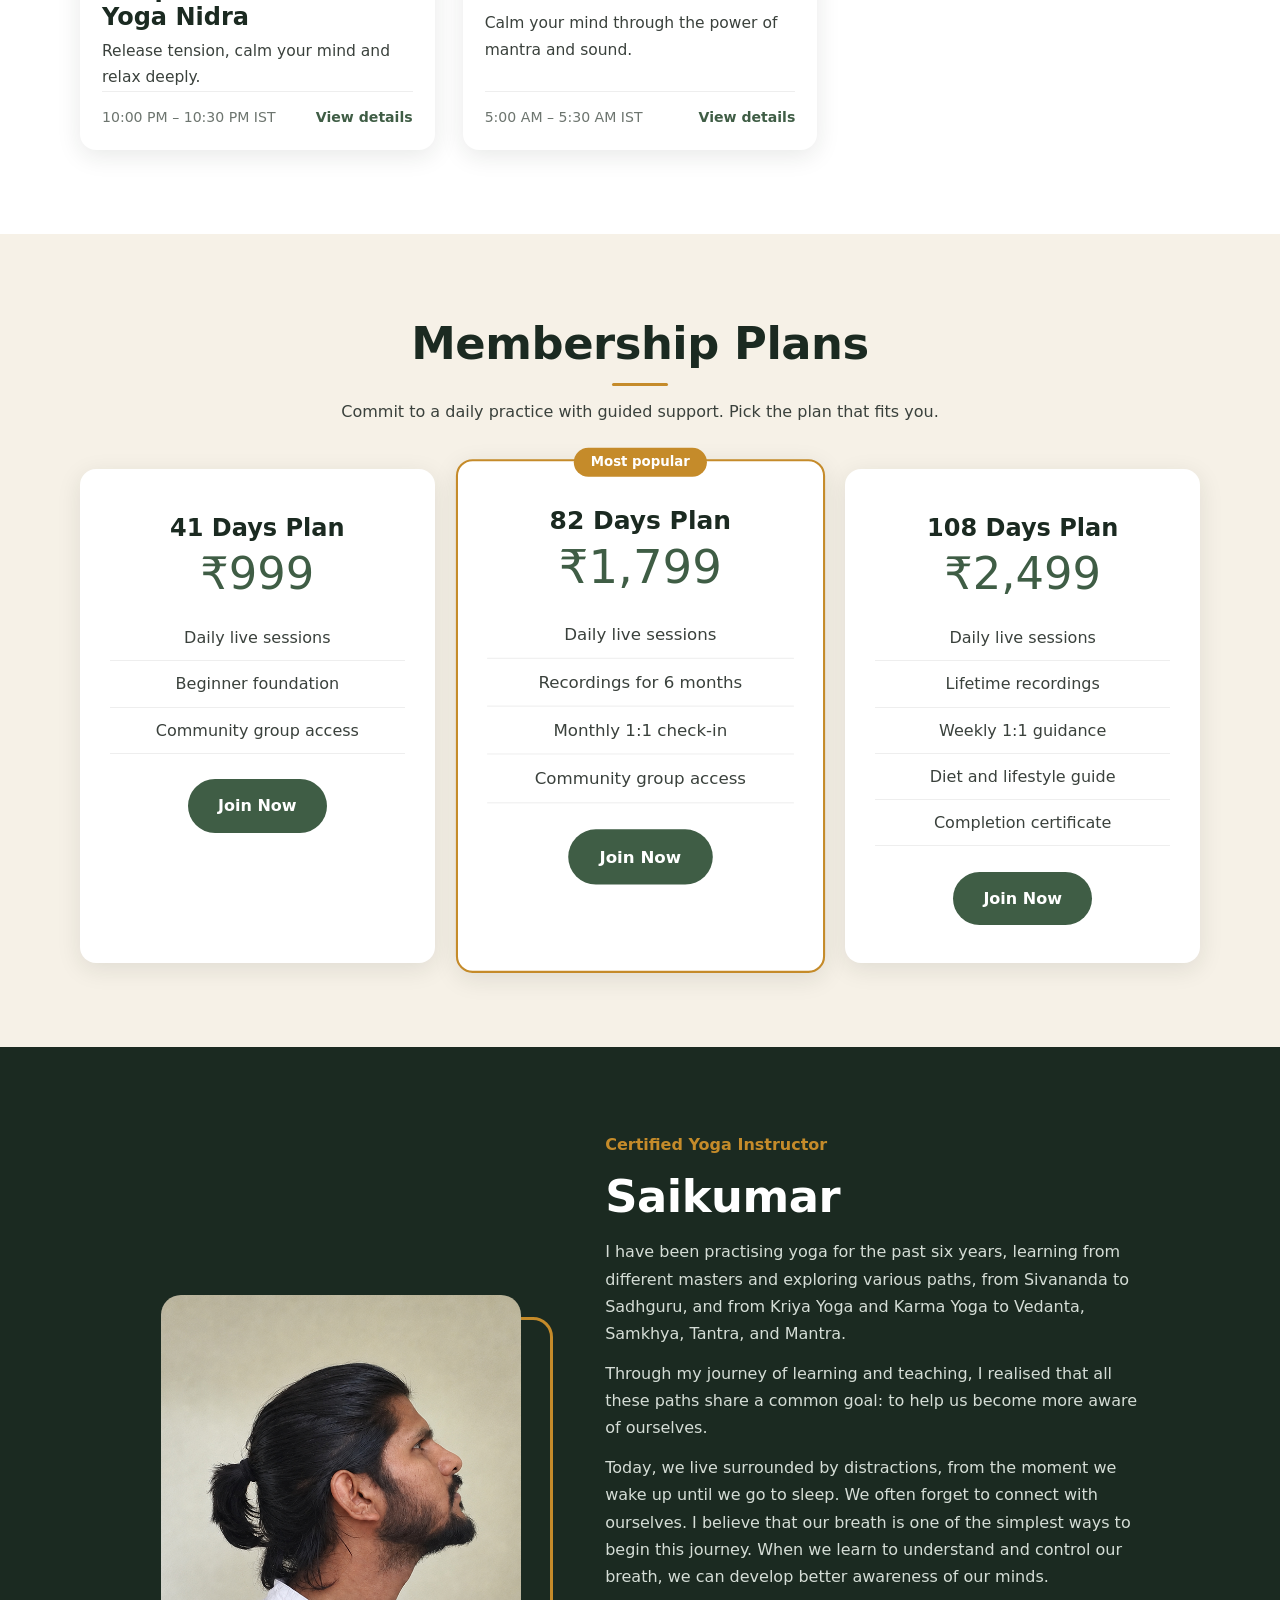
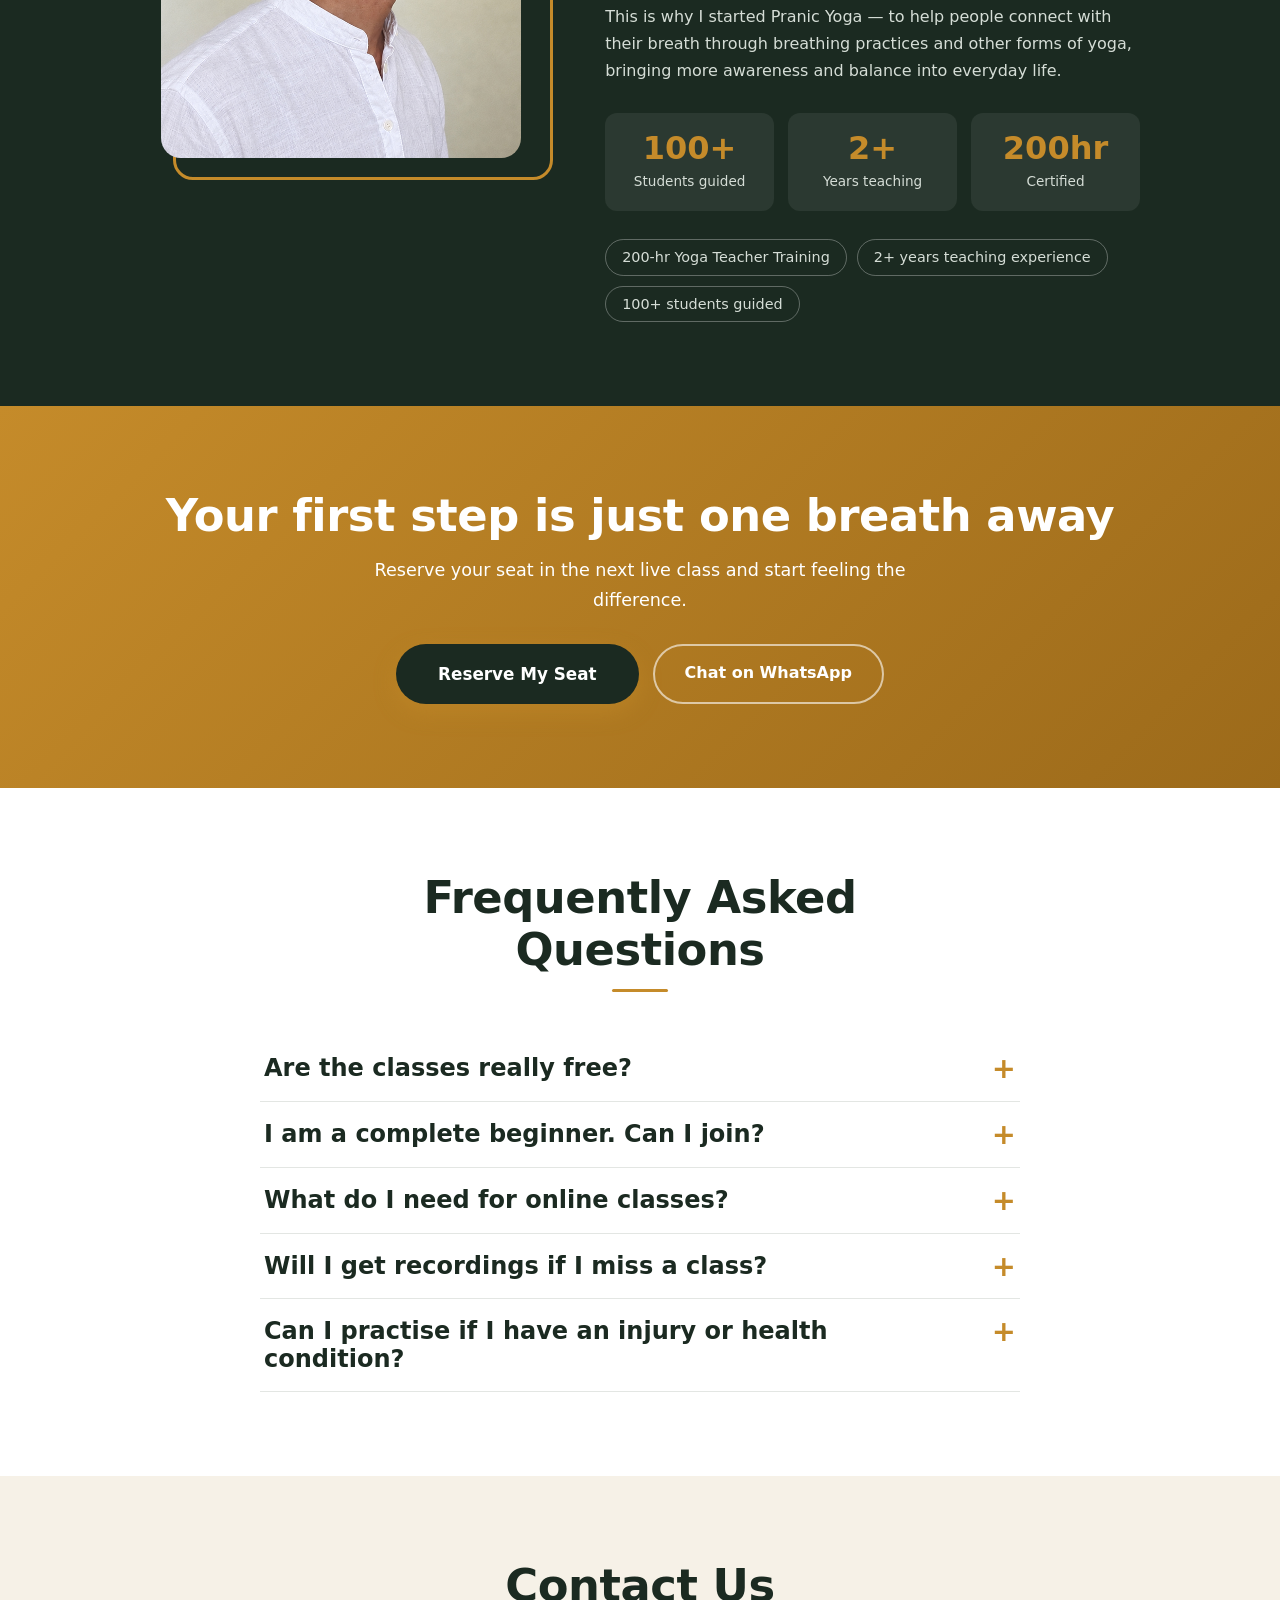
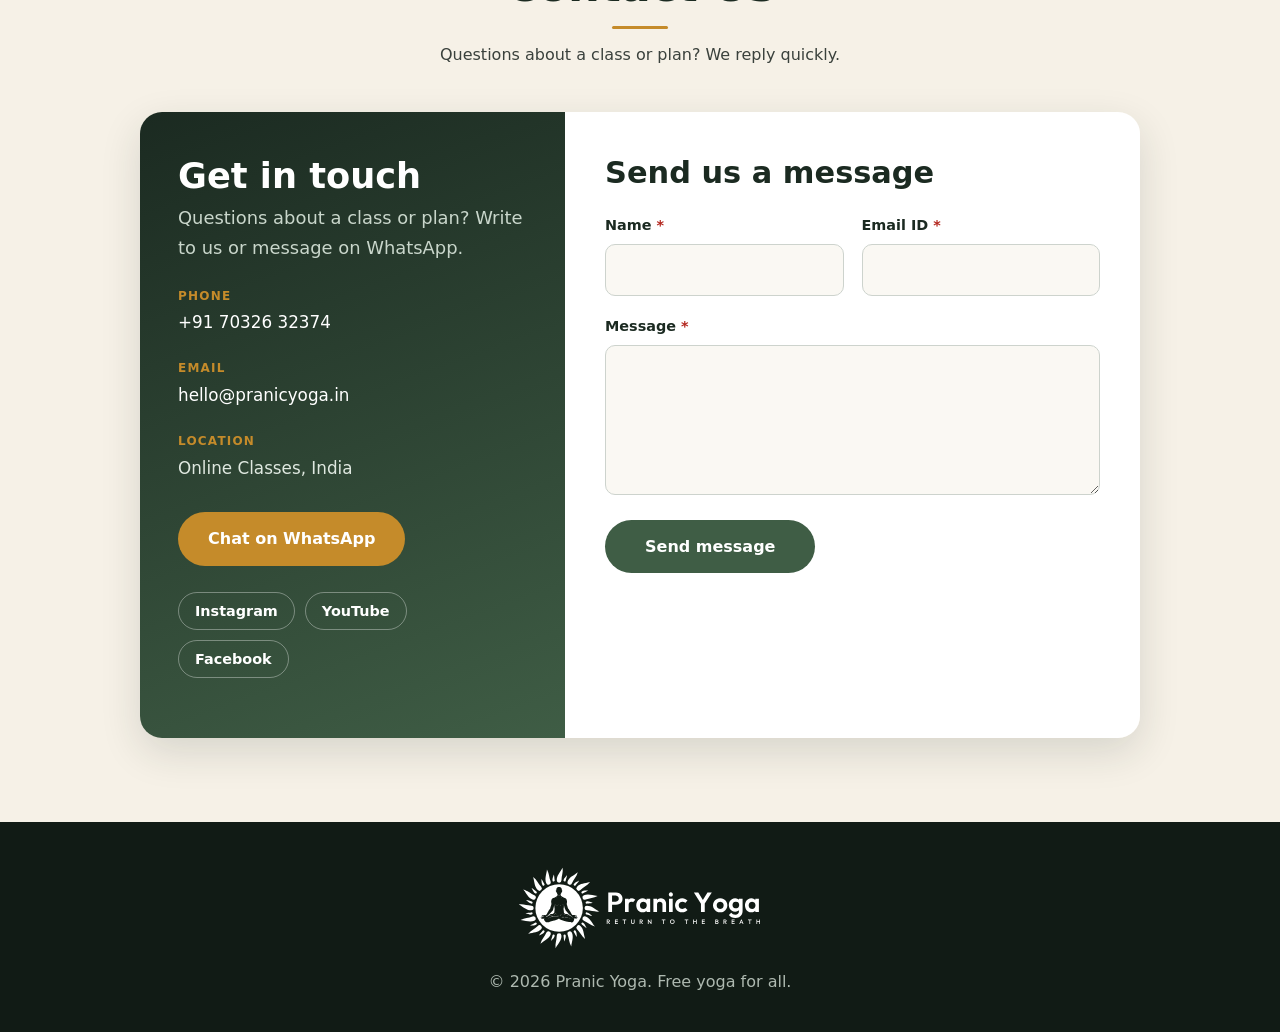
==== commit 1f67fa85: "Update index.html" ====
--- a/index.html
+++ b/index.html
@@ -1,6 +1,7 @@
 <!DOCTYPE html>
 <html lang="en">
 <head>
+<meta name="google-site-verification" content="SXK7aKB69E1znhqAD2ZeCbw0ZsFNsmQFjrcQEqxhOD4" />
 <meta charset="UTF-8">
 <meta name="viewport" content="width=device-width, initial-scale=1">
 <title>Pranic Yoga | Free Yoga Classes</title>
--- a/style.css
+++ b/style.css
@@ -2,7 +2,7 @@
 :root{--green:#3f5d45;--dark:#1b2a21;--sand:#f6f1e7;--gold:#c58b2a;--text:#3a413c;--white:#fff;
 --head:'Outfit',system-ui,sans-serif;--body:'Outfit',system-ui,sans-serif}
 *{box-sizing:border-box;margin:0}
-html{scroll-behavior:smooth;scroll-padding-top:76px}
+html{scroll-behavior:smooth;scroll-padding-top:92px}
 body{font-family:var(--body);color:var(--text);line-height:1.7;background:#fff;overflow-x:hidden}
 h1,h2,h3,.logo,.price{font-family:var(--head);color:var(--dark);line-height:1.15}
 h1{font-size:clamp(2.4rem,6vw,4rem)}h2{font-size:clamp(2rem,4vw,2.8rem)}h3{font-size:1.5rem;margin:.5rem 0 .3rem}
@@ -21,8 +21,8 @@
 
 /* HEADER */
 #site-header{position:sticky;top:0;z-index:30;background:#fff;box-shadow:0 1px 10px rgba(0,0,0,.08)}
-.bar{display:flex;align-items:center;justify-content:space-between;height:70px}
-.logo{font-size:2rem;font-weight:700;color:var(--green)}
+.bar{display:flex;align-items:center;justify-content:space-between;height:84px}
+.logo{display:block;line-height:0}.logo img{height:68px;width:auto;display:block}
 nav{display:flex;gap:26px;align-items:center;font-weight:600}nav a:hover{color:var(--gold)}
 .burger{display:none;background:none;border:0;font-size:1.9rem;cursor:pointer}
 
@@ -106,7 +106,7 @@
 .side{background:var(--sand);padding:28px;border-radius:16px;align-self:start;position:sticky;top:96px;margin-top:-90px;position:sticky;box-shadow:0 10px 30px rgba(0,0,0,.12)}
 .side dt{font-size:.8rem;font-weight:700;color:var(--gold);margin-top:12px}.side dd{margin:0 0 4px;color:var(--dark);font-weight:600}.side .btn{margin-top:20px}
 
-footer{background:#111b15;color:#aeb9b0;text-align:center;padding:36px 0}footer .logo{color:#fff}
+footer{background:#111b15;color:#aeb9b0;text-align:center;padding:44px 0 36px}.flogo{height:84px;width:auto;display:block;margin:0 auto 18px}footer p{margin:0}
 
 /* WHATSAPP FLOAT */
 .wa{position:fixed;right:18px;bottom:18px;width:58px;height:58px;border-radius:50%;background:#25d366;display:grid;place-items:center;box-shadow:0 6px 18px rgba(0,0,0,.3);z-index:40;transition:transform .2s}
@@ -207,7 +207,8 @@
 /* MOBILE */
 @media(max-width:860px){
  .burger{display:block}
- nav{display:none;position:absolute;top:70px;left:0;right:0;background:#fff;flex-direction:column;padding:20px;gap:16px;box-shadow:0 8px 14px rgba(0,0,0,.1)}
+ .bar{height:72px}.logo img{height:52px}.flogo{height:68px}
+ nav{display:none;position:absolute;top:72px;left:0;right:0;background:#fff;flex-direction:column;padding:20px;gap:16px;box-shadow:0 8px 14px rgba(0,0,0,.1)}
  .nav-open nav{display:flex}
  .hero-grid,.inst,#contact-box,.detail{grid-template-columns:1fr}
  #hero{padding:44px 0 100px}.hero-art{margin:10px auto 0;max-width:300px}
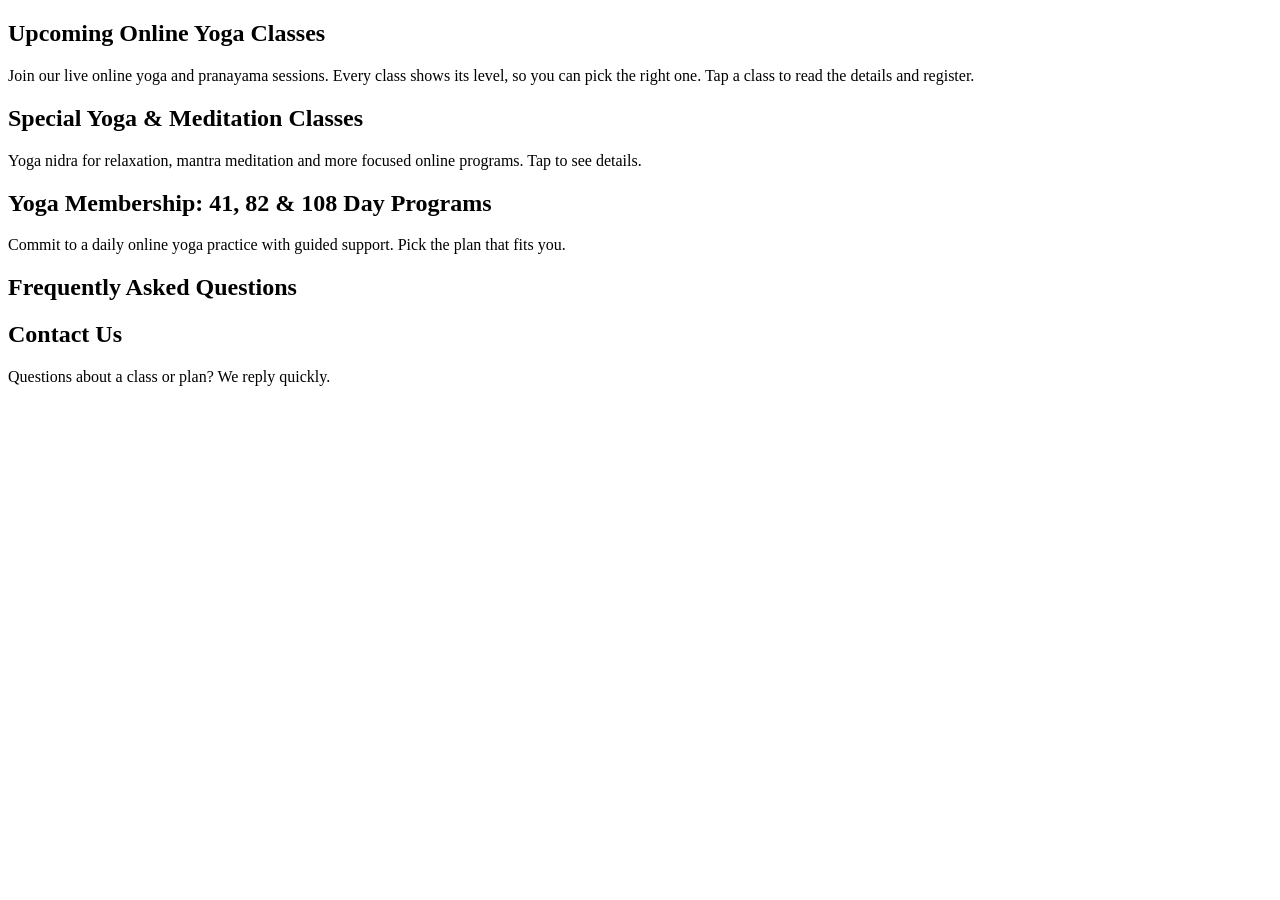
==== commit 5363395b: "Rename index (9).html to index.html" ====
--- a/index.html
+++ b/index.html
@@ -1,22 +1,88 @@
 <!DOCTYPE html>
-<html lang="en">
+<html lang="en-IN">
 <head>
 <meta name="google-site-verification" content="SXK7aKB69E1znhqAD2ZeCbw0ZsFNsmQFjrcQEqxhOD4" />
 <meta charset="UTF-8">
 <meta name="viewport" content="width=device-width, initial-scale=1">
-<title>Pranic Yoga | Free Yoga Classes</title>
-<meta name="description" content="Free yoga classes, special programs and memberships at Pranic Yoga.">
+<title>Free Online Yoga Classes for Beginners | Pranic Yoga</title>
+<meta name="description" content="Join free live online yoga classes for beginners. Learn pranayama breathing, yoga nidra and mantra meditation with an experienced teacher. Register today.">
+<meta name="robots" content="index, follow, max-image-preview:large">
+<link rel="canonical" href="https://pranicyoga.github.io/Home/">
+<link rel="sitemap" type="application/xml" href="sitemap.xml">
+<meta name="theme-color" content="#3f5d45">
+<meta property="og:type" content="website">
+<meta property="og:site_name" content="Pranic Yoga">
+<meta property="og:locale" content="en_IN">
+<meta property="og:title" content="Free Online Yoga Classes for Beginners | Pranic Yoga">
+<meta property="og:description" content="Join free live online yoga classes for beginners. Learn pranayama breathing, yoga nidra and mantra meditation with an experienced teacher. Register today.">
+<meta property="og:url" content="https://pranicyoga.github.io/Home/">
+<meta property="og:image" content="https://pranicyoga.github.io/Home/images/og-image.png">
+<meta property="og:image:width" content="1200">
+<meta property="og:image:height" content="630">
+<meta name="twitter:card" content="summary_large_image">
+<meta name="twitter:title" content="Free Online Yoga Classes for Beginners | Pranic Yoga">
+<meta name="twitter:description" content="Join free live online yoga classes for beginners. Learn pranayama breathing, yoga nidra and mantra meditation with an experienced teacher. Register today.">
+<meta name="twitter:image" content="https://pranicyoga.github.io/Home/images/og-image.png">
 <link rel="preconnect" href="https://fonts.googleapis.com">
+<link rel="preconnect" href="https://fonts.gstatic.com" crossorigin>
 <link href="https://fonts.googleapis.com/css2?family=Outfit:wght@300;400;500;600;700&display=swap" rel="stylesheet">
 <link rel="icon" type="image/png" sizes="32x32" href="images/favicon-32.png">
 <link rel="icon" type="image/png" sizes="192x192" href="images/favicon-192.png">
 <link rel="apple-touch-icon" href="images/apple-touch-icon.png">
 <link rel="stylesheet" href="style.css">
+<script type="application/ld+json">
+{
+ "@context": "https://schema.org",
+ "@graph": [
+  {
+   "@type": "Organization",
+   "@id": "https://pranicyoga.github.io/Home/#org",
+   "name": "Pranic Yoga",
+   "url": "https://pranicyoga.github.io/Home/",
+   "logo": "https://pranicyoga.github.io/Home/images/apple-touch-icon.png",
+   "image": "https://pranicyoga.github.io/Home/images/og-image.png",
+   "slogan": "Return to the Breath, Return to Yourself",
+   "description": "Online yoga, pranayama breathing and meditation classes for beginners, taught live on Zoom.",
+   "email": "hello@pranicyoga.in",
+   "telephone": "+91 70326 32374",
+   "areaServed": "IN",
+   "knowsAbout": [
+    "Yoga for beginners",
+    "Pranayama",
+    "Breathing exercises",
+    "Yoga nidra",
+    "Mantra meditation"
+   ]
+  },
+  {
+   "@type": "WebSite",
+   "@id": "https://pranicyoga.github.io/Home/#website",
+   "url": "https://pranicyoga.github.io/Home/",
+   "name": "Pranic Yoga",
+   "inLanguage": "en-IN",
+   "publisher": {
+    "@id": "https://pranicyoga.github.io/Home/#org"
+   }
+  },
+  {
+   "@type": "Person",
+   "@id": "https://pranicyoga.github.io/Home/#instructor",
+   "name": "Saikumar",
+   "jobTitle": "Certified Yoga Instructor",
+   "worksFor": {
+    "@id": "https://pranicyoga.github.io/Home/#org"
+   }
+  }
+ ]
+}
+</script>
 </head>
 <body>
 
 <!-- 1. HEADER / NAVIGATION (edit menu in app.js > renderChrome) -->
 <header id="site-header"></header>
+<main>
+<noscript><section class="section"><div class="wrap"><h1>Free Online Yoga &amp; Pranayama Classes for Beginners | Pranic Yoga</h1><p>Pranic Yoga offers live online yoga classes, pranayama breathing exercises, yoga nidra for deep relaxation and mantra meditation for beginners in India. Please enable JavaScript to view the class schedule and register.</p><ul><li><a href="class.html?t=class&amp;id=morning-pranayama-basics">Online pranayama class for beginners</a></li><li><a href="class.html?t=special&amp;id=yoga-nidra">Yoga nidra online class</a></li><li><a href="class.html?t=special&amp;id=mantra-meditation">Mantra meditation for beginners</a></li></ul></div></section></noscript>
 
 <!-- 2. MAIN BANNER (text/image in data.js > SITE.hero) -->
 <section id="hero"></section> <!-- built in app.js from data.js > SITE.hero -->
@@ -35,19 +101,19 @@
 <section id="stories" class="section"><div class="wrap" id="stories-box"></div></section>
 
 <section id="classes" class="section alt">
-  <div class="wrap"><div class="head"><h2>Upcoming Classes</h2><p>Join our free live sessions. Tap a class to read the details and register.</p></div>
+  <div class="wrap"><div class="head"><h2>Upcoming Online Yoga Classes</h2><p>Join our live online yoga and pranayama sessions. Every class shows its level, so you can pick the right one. Tap a class to read the details and register.</p></div>
   <div class="grid" id="class-grid"></div></div>
 </section>
 
 <!-- 4. SPECIAL CLASSES (data.js > SPECIAL) -->
 <section id="special" class="section">
-  <div class="wrap"><div class="head"><h2>Special Classes</h2><p>Focused programs for specific needs and age groups. Tap to see details.</p></div>
+  <div class="wrap"><div class="head"><h2>Special Yoga &amp; Meditation Classes</h2><p>Yoga nidra for relaxation, mantra meditation and more focused online programs. Tap to see details.</p></div>
   <div class="grid" id="special-grid"></div></div>
 </section>
 
 <!-- 5. MEMBERSHIP (data.js > MEMBERSHIPS) -->
 <section id="membership" class="section alt">
-  <div class="wrap"><div class="head"><h2>Membership Plans</h2><p>Commit to a daily practice with guided support. Pick the plan that fits you.</p></div>
+  <div class="wrap"><div class="head"><h2>Yoga Membership: 41, 82 &amp; 108 Day Programs</h2><p>Commit to a daily online yoga practice with guided support. Pick the plan that fits you.</p></div>
   <div class="grid" id="plan-grid"></div></div>
 </section>
 
@@ -72,6 +138,8 @@
 </section>
 
 <!-- 9. FOOTER (WhatsApp floating button is added by app.js) -->
+</main>
+
 <footer id="site-footer"></footer>
 
 <script src="data.js"></script>
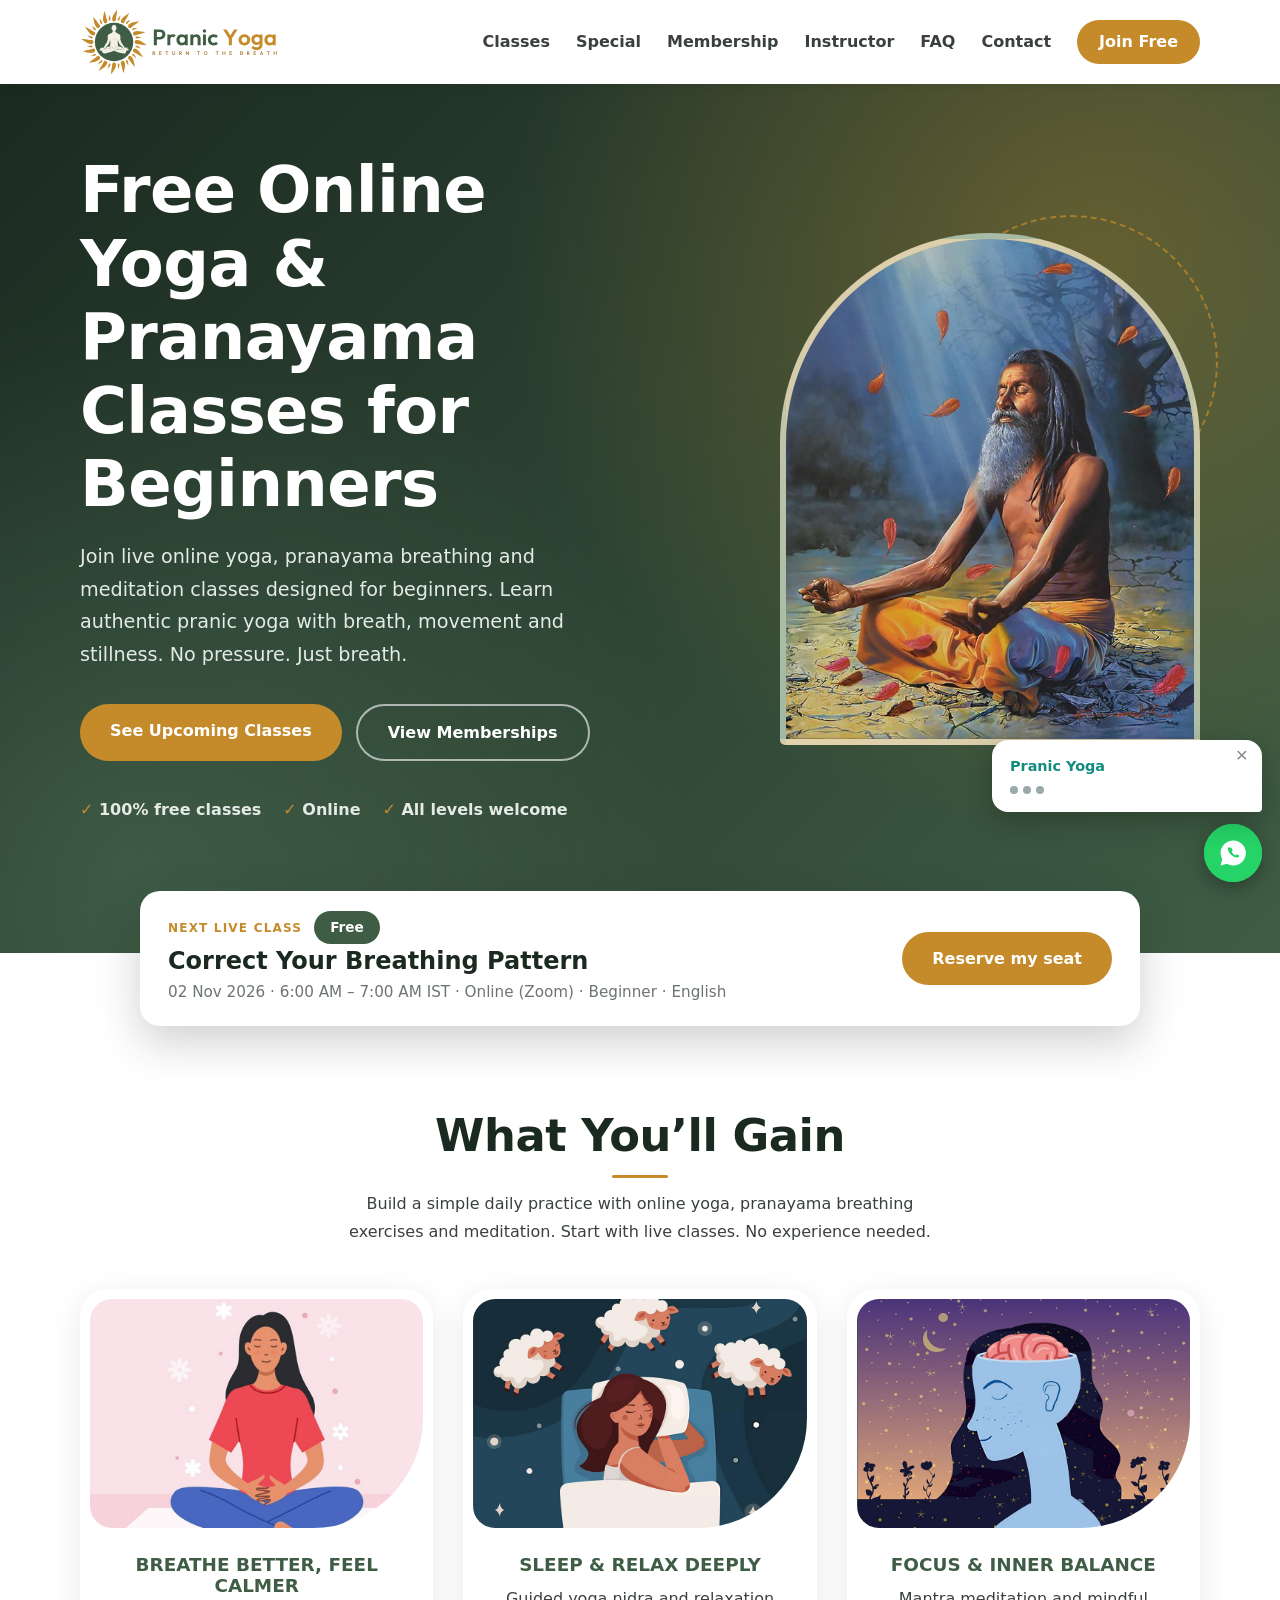
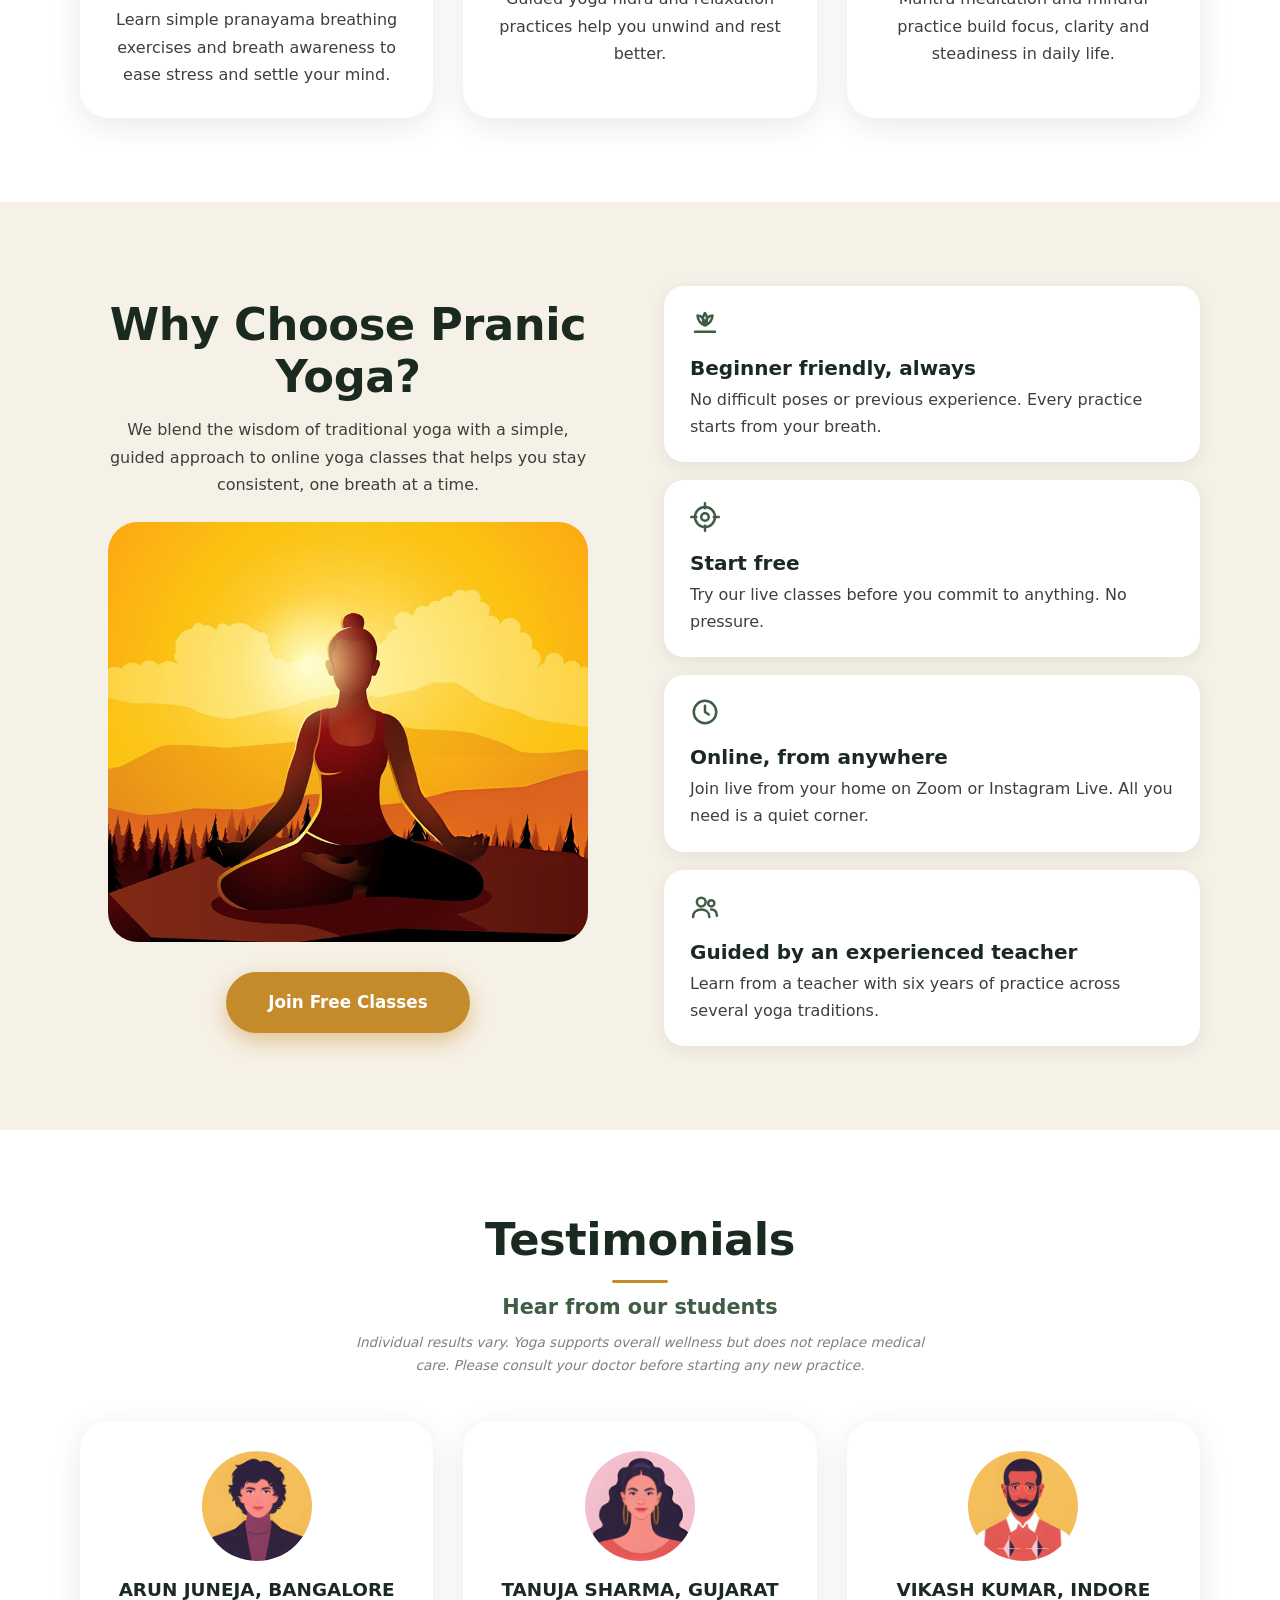
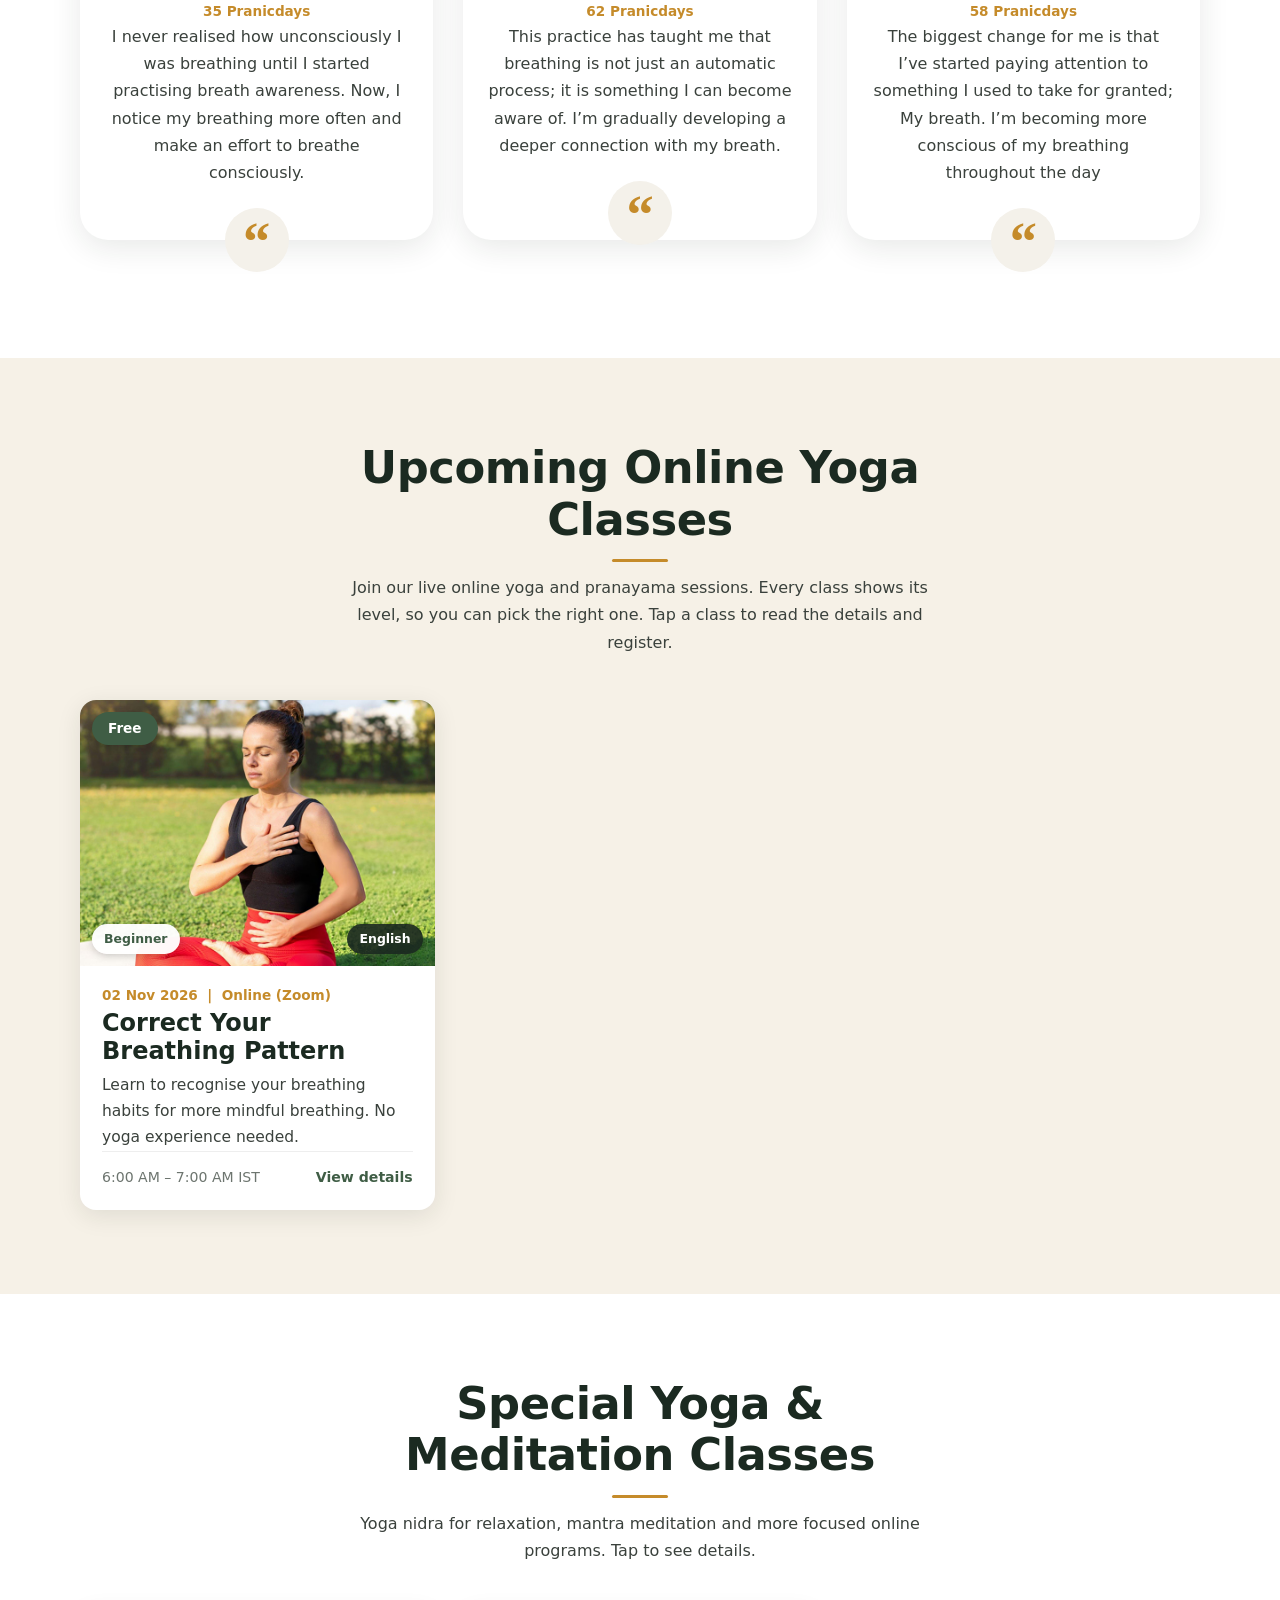
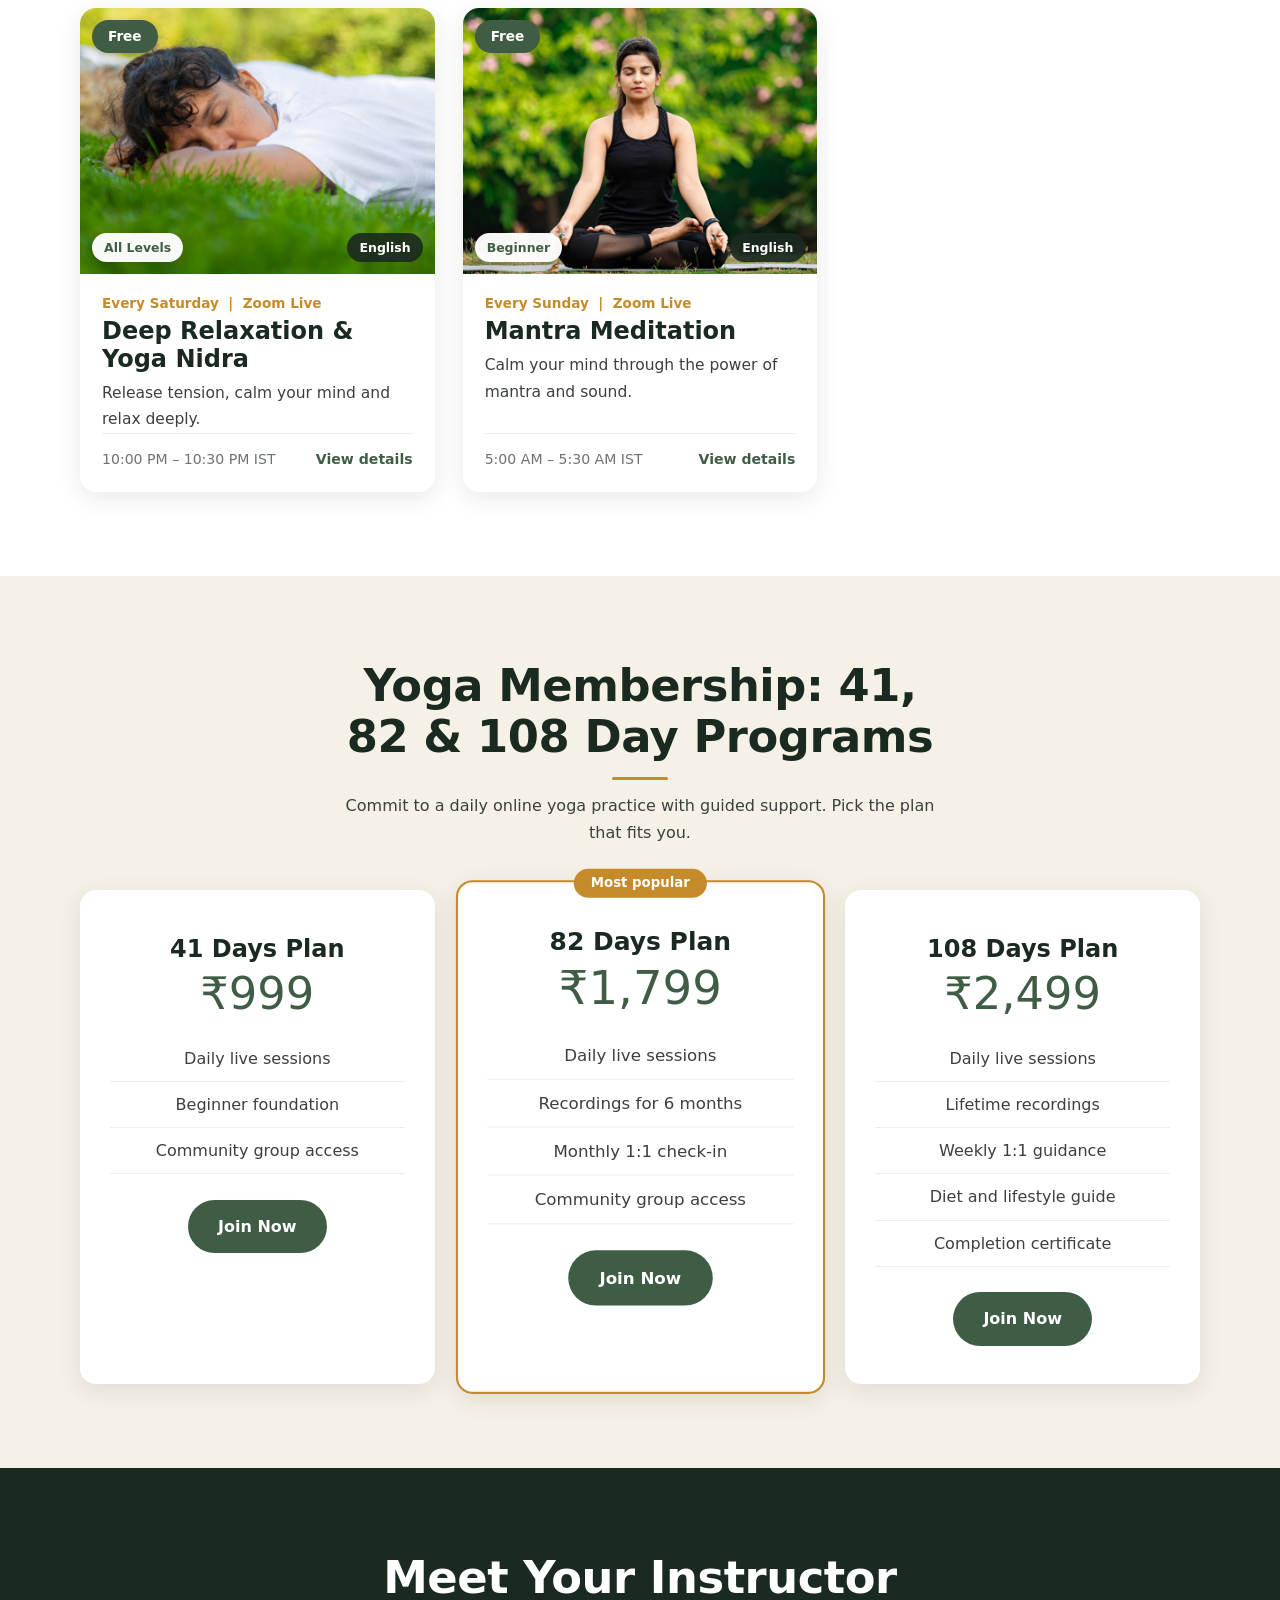
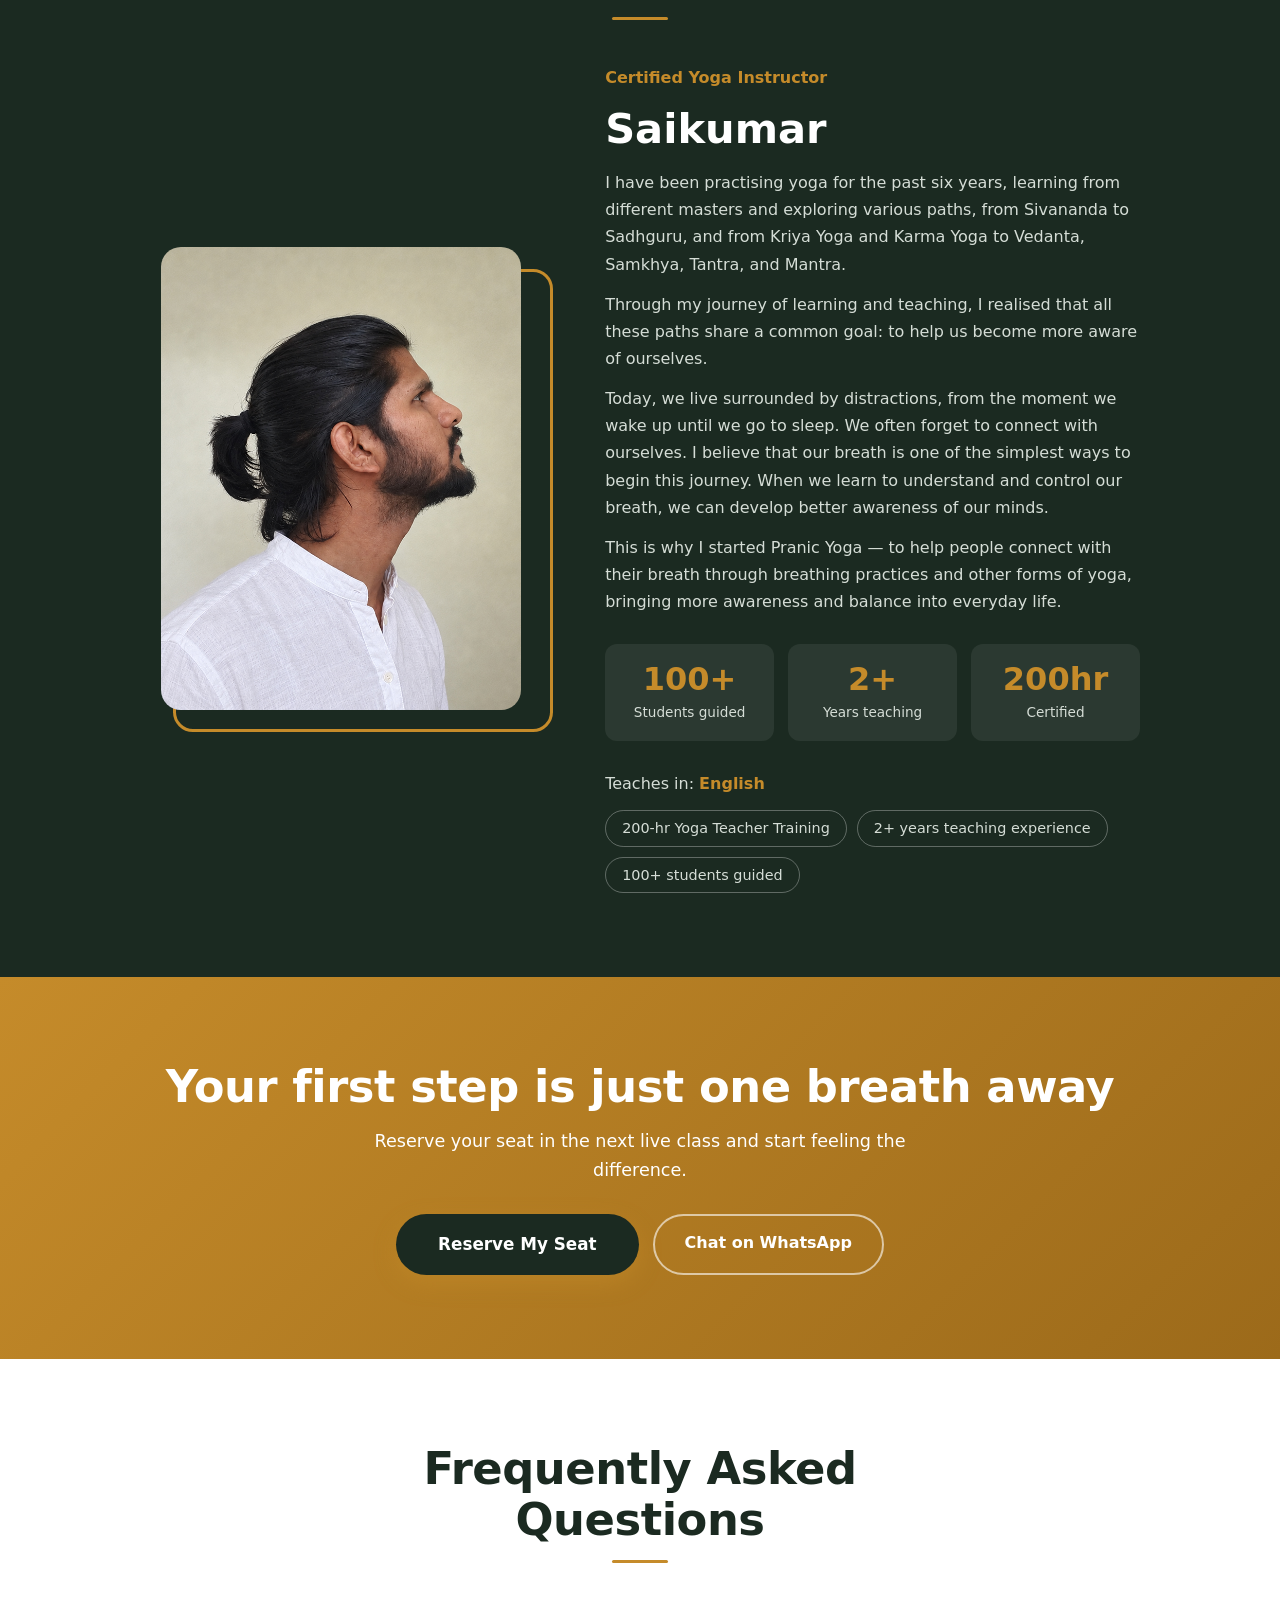
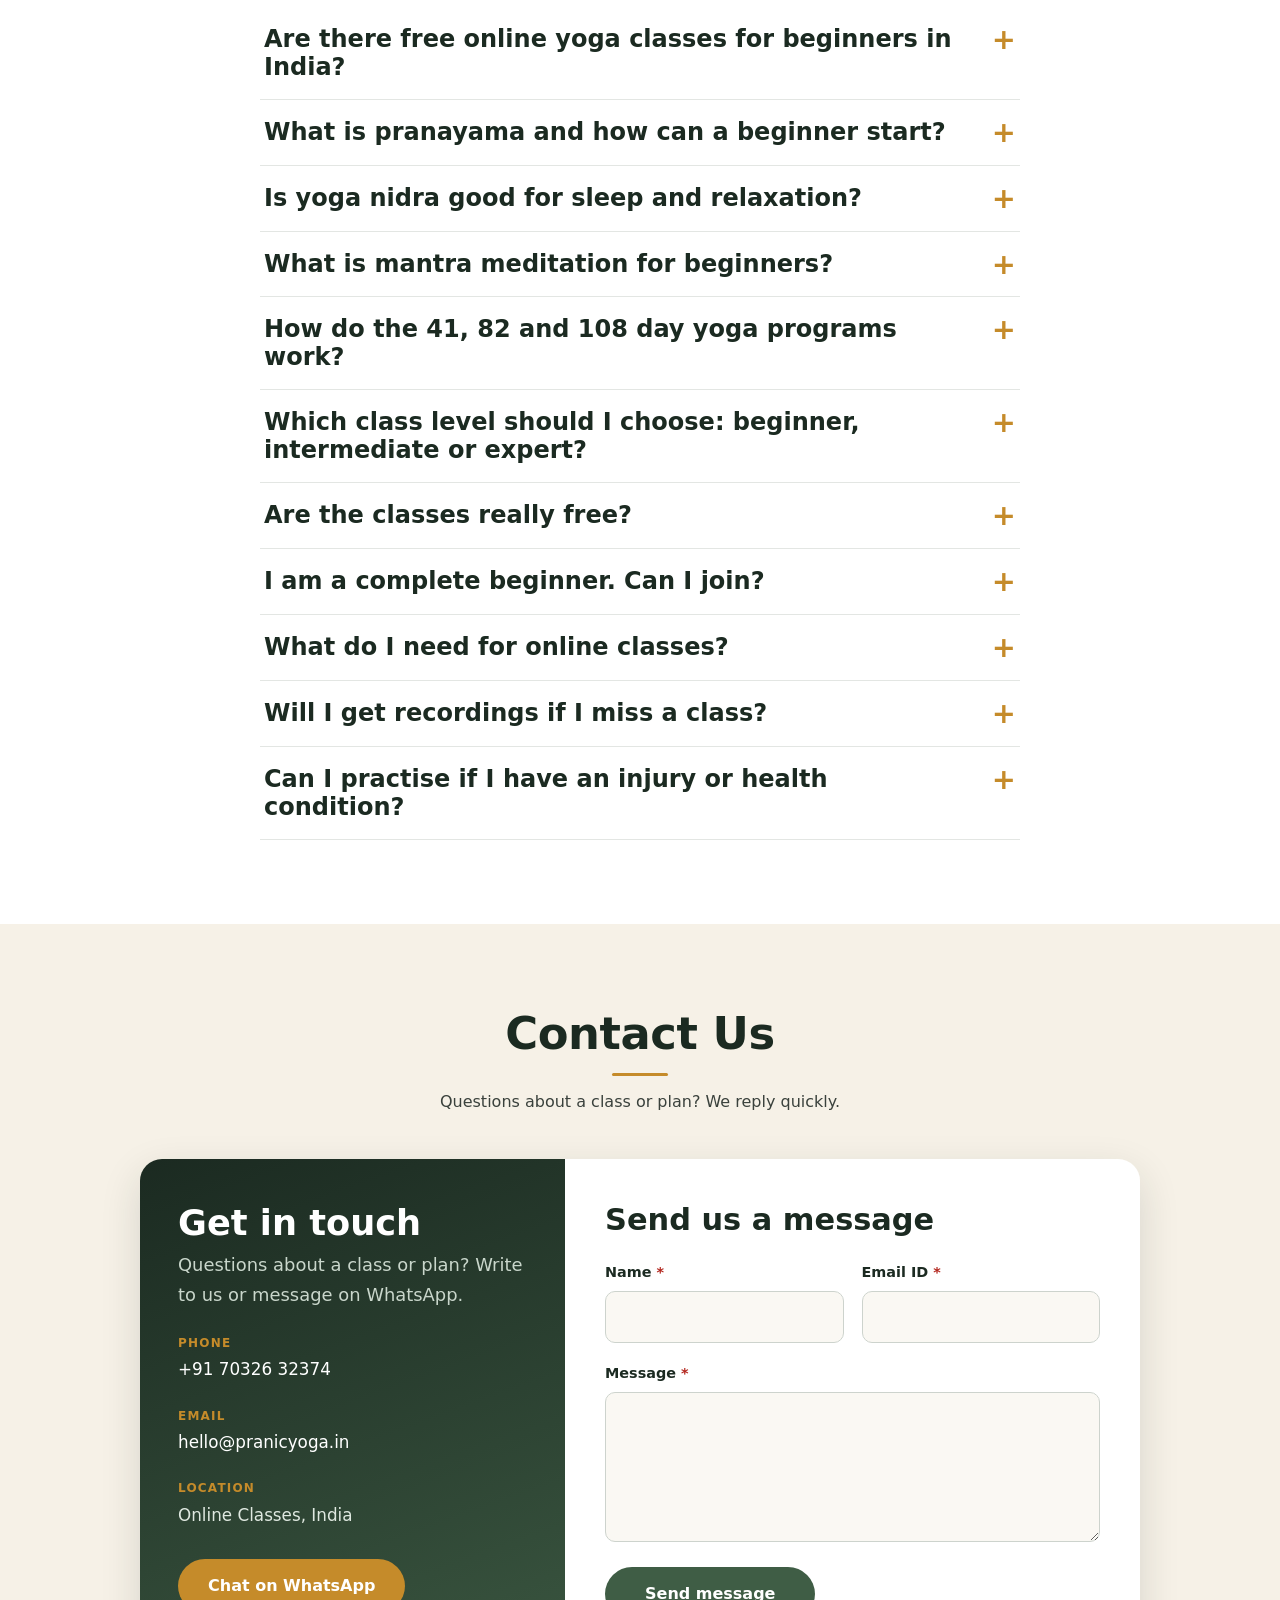
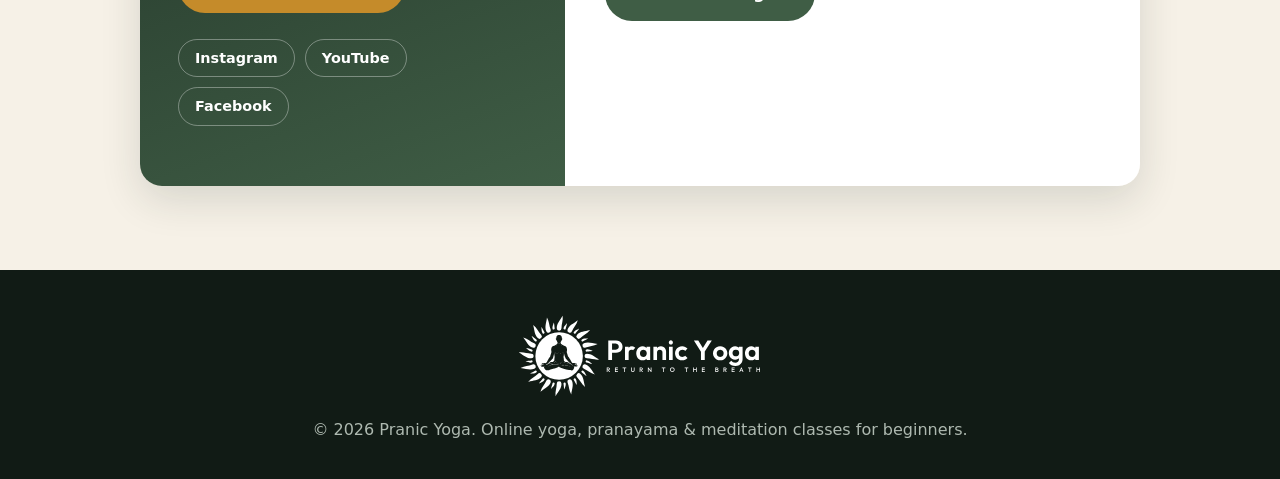
==== commit 62847264: "Update index.html" ====
--- a/index.html
+++ b/index.html
@@ -119,7 +119,7 @@
 
 <!-- 6. INSTRUCTOR (data.js > INSTRUCTOR) -->
 <section id="instructor" class="section dark">
-  <div class="wrap"><div id="instructor-box" class="inst"></div></div>
+  <div class="wrap"><div id="instructor-box"></div></div>
 </section>
 
 <!-- 6b. BIG CALL-TO-ACTION BAND (data.js > CTA) -->
--- a/style.css
+++ b/style.css
@@ -0,0 +1,235 @@
+/* ===== THEME: change colours/fonts here ===== */
+:root{--green:#3f5d45;--dark:#1b2a21;--sand:#f6f1e7;--gold:#c58b2a;--text:#3a413c;--white:#fff;
+--head:'Outfit',system-ui,sans-serif;--body:'Outfit',system-ui,sans-serif}
+*{box-sizing:border-box;margin:0}
+html{scroll-behavior:smooth;scroll-padding-top:92px}
+body{font-family:var(--body);color:var(--text);line-height:1.7;background:#fff;overflow-x:hidden}
+h1,h2,h3,.logo,.price{font-family:var(--head);color:var(--dark);line-height:1.15}
+h1{font-size:clamp(2.4rem,6vw,4rem)}h2{font-size:clamp(2rem,4vw,2.8rem)}h3{font-size:1.5rem;margin:.5rem 0 .3rem}
+a{color:inherit;text-decoration:none}img{max-width:100%;display:block}
+:focus-visible{outline:3px solid var(--gold);outline-offset:2px}
+.wrap{max-width:1160px;margin:auto;padding:0 20px}.narrow{max-width:800px}
+.section{padding:84px 0}.alt{background:var(--sand)}.dark{background:var(--dark);color:#d5ddd6}
+.head{text-align:center;max-width:600px;margin:0 auto 44px}
+.head h2::after{content:"";display:block;width:56px;height:3px;background:var(--gold);margin:14px auto 0;border-radius:3px}
+.head p{margin-top:12px}
+.btn{display:inline-block;background:var(--green);color:#fff;padding:13px 30px;border-radius:40px;border:0;cursor:pointer;font:inherit;font-weight:700;transition:background .2s,transform .2s}
+.btn:hover{background:var(--gold);transform:translateY(-2px)}.btn.sm{padding:8px 22px}.btn.block{display:block;text-align:center}
+.btn.gold{background:var(--gold)}.btn.gold:hover{background:#a8741f}
+.btn.ghost{background:transparent;border:2px solid rgba(255,255,255,.6)}.btn.ghost:hover{background:#fff;color:var(--dark)}
+.link{color:var(--green);font-weight:700}
+
+/* HEADER */
+#site-header{position:sticky;top:0;z-index:30;background:#fff;box-shadow:0 1px 10px rgba(0,0,0,.08)}
+.bar{display:flex;align-items:center;justify-content:space-between;height:84px}
+.logo{display:block;line-height:0}.logo img{height:68px;width:auto;display:block}
+nav{display:flex;gap:26px;align-items:center;font-weight:600}nav a:hover{color:var(--gold)}
+.burger{display:none;background:none;border:0;font-size:1.9rem;cursor:pointer}
+
+/* HERO (image optional: 640x780) */
+#hero{position:relative;overflow:hidden;color:#fff;padding:70px 0 130px;
+background:radial-gradient(circle at 85% 20%,rgba(197,139,42,.35),transparent 45%),radial-gradient(circle at 10% 90%,rgba(120,170,130,.25),transparent 40%),linear-gradient(135deg,#1b2a21,#3f5d45)}
+.hero-grid{display:grid;grid-template-columns:1.1fr .9fr;gap:40px;align-items:center}
+#hero h1{color:#fff}
+.hero-text>p{font-size:1.2rem;margin:1.2rem 0 2rem;max-width:520px;color:#e4ebe5}
+.cta{display:flex;gap:14px;flex-wrap:wrap}
+.points{list-style:none;padding:0;display:flex;gap:10px 22px;flex-wrap:wrap;margin-top:2.2rem;font-weight:600;color:#e4ebe5}
+.points li::before{content:"✓ ";color:var(--gold)}
+.hero-art{position:relative;max-width:420px;margin-left:auto;width:100%}
+.arch{aspect-ratio:640/780;border-radius:999px 999px 24px 24px;overflow:hidden;border:6px solid rgba(255,255,255,.25);background:linear-gradient(160deg,#d9c28f,#7fa086);position:relative;z-index:1}
+.arch img{width:100%;height:100%;object-fit:cover}
+.ring{position:absolute;inset:-18px -18px auto auto;width:70%;aspect-ratio:1;border:2px dashed var(--gold);border-radius:50%;opacity:.7}
+
+/* CARDS */
+.grid{display:grid;grid-template-columns:repeat(auto-fill,minmax(260px,1fr));gap:28px}
+#plan-grid{grid-template-columns:repeat(auto-fit,minmax(260px,1fr))}
+.card{background:#fff;border-radius:16px;overflow:hidden;box-shadow:0 6px 24px rgba(31,42,34,.1);transition:transform .25s,box-shadow .25s;display:flex;flex-direction:column}
+.card:hover{transform:translateY(-5px);box-shadow:0 12px 30px rgba(31,42,34,.16)}
+.thumb{position:relative;aspect-ratio:4/3;background:linear-gradient(135deg,#a9bfa4,#d9c28f);overflow:hidden}
+.thumb img{width:100%;height:100%;object-fit:cover}
+.body{padding:18px 22px 20px;display:flex;flex-direction:column;flex:1}
+.when{font-size:.85rem;font-weight:700;color:var(--gold)}.body h3{margin:.2rem 0 .4rem}.body p:not(.when){font-size:.97rem}
+.foot{display:flex;justify-content:space-between;gap:10px;margin-top:auto;padding-top:14px;border-top:1px solid #eee;font-size:.88rem;color:#6d756f}
+.badge{position:absolute;top:12px;left:12px;padding:5px 16px;border-radius:20px;font-weight:700;font-size:.85rem;color:#fff;box-shadow:0 2px 8px rgba(0,0,0,.2)}
+.side .badge{position:static;display:inline-block;margin-bottom:6px}
+.free{background:var(--green)}.paid{background:var(--gold)}
+
+/* MEMBERSHIP */
+.plan{position:relative;background:#fff;border-radius:16px;padding:36px 28px;text-align:center;border:2px solid transparent;box-shadow:0 6px 24px rgba(31,42,34,.1)}
+.plan.featured{border-color:var(--gold);transform:scale(1.04)}
+.tag{position:absolute;top:-13px;left:50%;transform:translateX(-50%);background:var(--gold);color:#fff;font-size:.8rem;font-weight:700;padding:3px 16px;border-radius:20px}
+.price{font-size:2.8rem;color:var(--green);margin:.3rem 0 1rem}
+.plan ul{list-style:none;padding:0;margin-bottom:1.6rem}.plan li{padding:9px 0;border-bottom:1px solid #eee}
+.ticks{list-style:none;padding:0}.ticks li{padding:4px 0 4px 28px;position:relative}.ticks li::before{content:"✓";position:absolute;left:0;color:var(--gold);font-weight:700}
+
+/* INSTRUCTOR */
+.inst{display:grid;grid-template-columns:.9fr 1.2fr;gap:64px;align-items:center;max-width:1000px;margin:auto}
+.portrait-wrap{position:relative;max-width:380px;width:100%;margin:auto}
+.portrait-wrap::before{content:"";position:absolute;inset:22px -22px -22px 22px;border:3px solid var(--gold);border-radius:20px}
+.portrait{position:relative;width:100%;max-width:360px;margin:0 auto;aspect-ratio:7/9;border-radius:20px;overflow:hidden;background:linear-gradient(160deg,#d9c28f,#7fa086)}
+.portrait img{width:100%;height:100%;object-fit:cover}
+.role{color:var(--gold);font-weight:700}.inst h2{color:#fff;margin:.2rem 0 1rem}.inst-text>p{margin-bottom:.8rem}
+.stats{display:grid;grid-template-columns:repeat(3,1fr);gap:14px;margin:1.8rem 0}
+.stats div{background:rgba(255,255,255,.07);border-radius:12px;padding:16px 8px;text-align:center}
+.stats b{display:block;font:700 2rem var(--head);color:var(--gold)}.stats span{font-size:.85rem}
+.chips{list-style:none;padding:0;display:flex;flex-wrap:wrap;gap:10px}
+.chips li{border:1px solid rgba(255,255,255,.3);border-radius:30px;padding:5px 16px;font-size:.9rem}
+
+/* Safety net: keeps the instructor photo a sensible size on any layout */
+.two{display:grid;grid-template-columns:1fr 1.3fr;gap:44px;align-items:center}
+.inst-text,.inst>div{min-width:0}
+@media(max-width:860px){.two{grid-template-columns:1fr}.portrait{max-width:280px}.inst-text{text-align:left}}
+
+/* FAQ */
+details{border-bottom:1px solid #e3e6e3;padding:18px 4px}
+summary{cursor:pointer;font:600 1.5rem var(--head);color:var(--dark);list-style:none;display:flex;justify-content:space-between;gap:16px}
+summary::-webkit-details-marker{display:none}
+summary::after{content:"+";color:var(--gold);font-size:1.8rem;line-height:1}
+details[open] summary::after{content:"–"}details p{margin-top:10px}
+
+/* CONTACT */
+#contact-box{display:grid;grid-template-columns:1fr 1.1fr;gap:48px;align-items:start;max-width:1000px;margin:auto}
+.info p{margin:1rem 0}.info b{color:var(--dark)}.social a{margin-right:18px;color:var(--green);font-weight:700}
+form{display:grid;gap:14px;background:var(--sand);padding:28px;border-radius:16px}
+input,textarea{width:100%;padding:13px 16px;border:1px solid #cdd3cd;border-radius:10px;font:inherit;background:#fff}
+
+/* CLASS PAGE (banner 1600x600) */
+.class-banner{position:relative;width:100%;height:clamp(200px,32vw,400px);background:linear-gradient(120deg,#3f5d45,#c58b2a);overflow:hidden}
+.class-banner img{width:100%;height:100%;object-fit:cover}
+.shade{position:absolute;inset:0;background:linear-gradient(transparent 50%,rgba(0,0,0,.25))}
+.detail{display:grid;grid-template-columns:2fr 1fr;gap:48px;padding-top:44px;padding-bottom:84px}
+.detail h1{margin:.6rem 0 1rem}.lead{font-size:1.12rem;margin-bottom:1.4rem}.main h3{margin-top:1.6rem}
+.by{display:flex;align-items:center;gap:18px;margin-top:2.4rem;padding:20px 22px;background:var(--sand);border-left:4px solid var(--gold);border-radius:14px}
+.avatar{flex:none;width:72px;height:72px;border-radius:50%;overflow:hidden;background:linear-gradient(160deg,#d9c28f,#7fa086)}
+.avatar img{width:100%;height:100%;object-fit:cover;object-position:top}
+.by span{font-size:.8rem;font-weight:700;color:var(--gold)}.by b{display:block;font:700 1.5rem var(--head);color:var(--dark);line-height:1.2}.by p{margin:2px 0 0;font-size:.95rem}
+.side{background:var(--sand);padding:28px;border-radius:16px;align-self:start;position:sticky;top:96px;margin-top:-90px;position:sticky;box-shadow:0 10px 30px rgba(0,0,0,.12)}
+.side dt{font-size:.8rem;font-weight:700;color:var(--gold);margin-top:12px}.side dd{margin:0 0 4px;color:var(--dark);font-weight:600}.side .btn{margin-top:20px}
+
+footer{background:#111b15;color:#aeb9b0;text-align:center;padding:44px 0 36px}.flogo{height:84px;width:auto;display:block;margin:0 auto 18px}footer p{margin:0}
+
+/* WHATSAPP FLOAT */
+.wa{position:fixed;right:18px;bottom:18px;width:58px;height:58px;border-radius:50%;background:#25d366;display:grid;place-items:center;box-shadow:0 6px 18px rgba(0,0,0,.3);z-index:40;transition:transform .2s}
+.wa:hover{transform:scale(1.1)}
+
+.wa::after{content:"";position:absolute;inset:0;border-radius:50%;border:2px solid #25d366;animation:waPulse 2s infinite}
+@keyframes waPulse{0%{transform:scale(1);opacity:.8}100%{transform:scale(1.7);opacity:0}}
+.wa-pop{position:fixed;right:18px;bottom:88px;width:min(270px,calc(100vw - 36px));background:#fff;border-radius:16px 16px 4px 16px;padding:14px 18px;box-shadow:0 8px 28px rgba(0,0,0,.25);z-index:41;opacity:0;transform:translateY(14px) scale(.7);transform-origin:bottom right;pointer-events:none;transition:opacity .35s,transform .35s cubic-bezier(.3,1.5,.5,1)}
+.wa-pop.show{opacity:1;transform:none;pointer-events:auto}
+.wa-pop b{display:block;color:#128c7e;font-size:.9rem}.wa-pop p{display:none;font-size:.93rem;line-height:1.45;margin-top:4px;color:var(--dark)}
+.wa-pop.typed p{display:block}.wa-pop.typed .dots{display:none}
+.wa-pop .x{position:absolute;top:2px;right:8px;border:0;background:none;font-size:1.3rem;cursor:pointer;color:#888}
+.dots{display:flex;gap:5px;padding:8px 0 4px}
+.dots i{width:8px;height:8px;border-radius:50%;background:#9aa;animation:dot 1s infinite}
+.dots i:nth-child(2){animation-delay:.15s}.dots i:nth-child(3){animation-delay:.3s}
+@keyframes dot{0%,60%,100%{transform:translateY(0)}30%{transform:translateY(-6px)}}
+
+/* FORM MODAL */
+.modal{position:fixed;inset:0;background:rgba(15,25,19,.65);display:none;align-items:center;justify-content:center;padding:16px;z-index:60}
+.modal.open{display:flex}body.lock{overflow:hidden}
+.modal .box{position:relative;background:#fff;border-radius:18px;width:100%;max-width:480px;max-height:92vh;overflow:auto;padding:30px 26px}
+.modal .x{position:absolute;top:10px;right:14px;border:0;background:none;font-size:1.8rem;cursor:pointer;color:#777}
+.modal h3{margin-top:0}.modal form{padding:0;background:none;margin-top:14px}.modal .meta{color:var(--gold);font-weight:700}
+select{width:100%;padding:13px 16px;border:1px solid #cdd3cd;border-radius:10px;font:inherit;background:#fff}
+.pay{background:var(--sand);border-radius:12px;padding:16px;text-align:center}.pay p{margin:4px 0}.hint{font-size:.85rem;color:#6d756f}
+.hp{position:absolute!important;left:-9999px;width:1px;height:1px;opacity:0}
+
+/* HOME: NEXT CLASS STRIP, GAIN, WHY, TESTIMONIALS, CTA */
+h1,h2{letter-spacing:-.01em}
+.next{max-width:1000px;margin:-62px auto 0;position:relative;z-index:3;background:#fff;border-radius:20px;box-shadow:0 16px 44px rgba(31,42,34,.22);display:flex;align-items:center;gap:20px;flex-wrap:wrap;padding:20px 28px}
+.next[hidden]{display:none}
+.nx-top{display:flex;align-items:center;gap:12px;flex-wrap:wrap;margin-bottom:4px}.nx-act .btn{white-space:nowrap}
+.nx-label{font-size:.75rem;letter-spacing:.1em;text-transform:uppercase;color:var(--gold);font-weight:700}
+.nx-main{flex:1;min-width:230px}.nx-main h3{margin:2px 0 4px;font-size:1.5rem}.nx-main p{margin:0;color:#6d756f;font-size:.95rem}
+.pill{display:inline-block;padding:5px 16px;border-radius:20px;color:#fff;font-weight:700;font-size:.85rem;margin:0}
+.grid3{display:grid;grid-template-columns:repeat(auto-fit,minmax(270px,1fr));gap:30px}
+.gcard{background:#fff;border-radius:28px;padding:10px 10px 30px;text-align:center;box-shadow:0 8px 30px rgba(31,42,34,.1)}
+.gimg{aspect-ratio:900/620;border-radius:22px 22px 110px 22px;overflow:hidden;background:linear-gradient(135deg,#a9cdb6,#3f8f6b)}
+.gcard:nth-child(2) .gimg{background:linear-gradient(135deg,#ecd9a8,#c58b2a)}
+.gcard:nth-child(3) .gimg{background:linear-gradient(135deg,#f7b79c,#e9805f)}
+.gimg img{width:100%;height:100%;object-fit:cover}
+.gcard h3{font:600 1.15rem var(--head);text-transform:uppercase;color:var(--green);margin:26px 16px 10px}.gcard p{padding:0 22px;margin:0}
+.why{display:grid;grid-template-columns:1fr 1fr;gap:48px;align-items:center}
+.why-l{text-align:center}.why-l p{margin:14px auto 24px;max-width:480px}
+.why-img{aspect-ratio:8/7;max-width:480px;margin:0 auto 30px;border-radius:30px;background:linear-gradient(160deg,#f6e3c1,#e2c38a);overflow:hidden}
+.why-img img{width:100%;height:100%;object-fit:contain}
+.why-r{display:grid;gap:18px}
+.wcard{background:#fff;border-radius:20px;padding:22px 26px;box-shadow:0 4px 18px rgba(31,42,34,.08)}
+.wcard svg{width:30px;height:30px;stroke:var(--green);fill:none;stroke-width:2;stroke-linecap:round;stroke-linejoin:round}
+.wcard h3{font:600 1.25rem var(--head);margin:10px 0 6px}.wcard p{margin:0}
+.btn.big{padding:16px 42px;font-size:1.05rem;box-shadow:0 8px 22px rgba(197,139,42,.45);animation:glow 2.4s infinite}
+@keyframes glow{0%,100%{box-shadow:0 8px 22px rgba(197,139,42,.45)}50%{box-shadow:0 8px 34px rgba(197,139,42,.85)}}
+.note{font-size:.85rem;font-style:italic;color:#7b837d;max-width:760px;margin:12px auto 0}.sub2{font:600 1.3rem var(--head);color:var(--green);margin-top:10px}
+.tcard{background:#fff;border-radius:28px;padding:30px 24px 0;text-align:center;box-shadow:0 8px 30px rgba(31,42,34,.1);margin-bottom:34px;display:flex;flex-direction:column}
+.av{width:110px;height:110px;border-radius:50%;margin:0 auto 18px;overflow:hidden;background:linear-gradient(135deg,#a9bfa4,#d9c28f)}.av img{width:100%;height:100%;object-fit:cover}
+.tcard h3{font:600 1.15rem var(--head);text-transform:uppercase;margin:0}.tsub{font-size:.85rem;color:var(--gold);font-weight:700;margin:4px 0 14px}
+.tcard p{margin:0}.q{width:64px;height:64px;border-radius:50%;background:#f4f1ea;color:var(--gold);font:700 3.4rem/1.25 Georgia,serif;margin:22px auto -32px}
+.cta-band{background:linear-gradient(135deg,#c58b2a,#9c6a1a);color:#fff;text-align:center}.cta-band h2{color:#fff}.cta-band p{max-width:560px;margin:14px auto 28px;font-size:1.1rem}
+.cta-band .btn{background:var(--dark)}.cta-band .btn:hover{background:#fff;color:var(--dark)}.cta-band .btn.ghost{background:transparent}.cta-band .btns{display:flex;gap:14px;justify-content:center;flex-wrap:wrap}
+@media(max-width:860px){.why{grid-template-columns:1fr}.next{margin-top:-52px;padding:22px 20px;gap:16px}.nx-main{min-width:0;flex:1 1 100%}.nx-main h3{font-size:1.3rem}.nx-act{width:100%}.nx-act .btn{display:block;text-align:center;width:100%}}
+@media(prefers-reduced-motion:reduce){.btn.big{animation:none}}
+
+/* CONTACT CARD */
+#contact-box{display:grid;grid-template-columns:.85fr 1.15fr;gap:0;max-width:1000px;margin:auto;border-radius:22px;overflow:hidden;box-shadow:0 14px 40px rgba(31,42,34,.14);align-items:stretch}
+.info{background:linear-gradient(160deg,#1b2a21,#3f5d45);color:#dfe8e0;padding:44px 38px}
+.info h3{color:#fff;font-size:2.2rem;margin:0 0 6px}.info .lead{margin:0 0 10px;color:#c9d6cb}
+.info .row{margin-top:22px;font-size:1.05rem}.info .row span{display:block;font-size:.75rem;letter-spacing:.1em;text-transform:uppercase;color:var(--gold);font-weight:700;margin-bottom:2px}
+.info a{color:#fff}.info .wabtn{display:inline-block;margin-top:30px;color:#fff}
+.info .social{display:flex;gap:10px;flex-wrap:wrap;margin-top:26px}
+.info .social a{margin:0;padding:6px 16px;border:1px solid rgba(255,255,255,.35);border-radius:30px;font-size:.9rem;font-weight:600;color:#fff}.info .social a:hover{background:var(--gold);border-color:var(--gold)}
+.cform{background:#fff;border-radius:0;padding:44px 40px;display:grid;grid-template-columns:1fr 1fr;gap:18px;align-content:start}
+.cform h3{grid-column:1/-1;margin:0 0 4px;font-size:1.9rem}
+.cform label{display:block;font-weight:700;font-size:.9rem;color:var(--dark)}.cform label em{color:#b3261e;font-style:normal}
+.cform input,.cform textarea{margin-top:6px;font-weight:400;background:#faf8f3}
+.cform .full,.cform .btn,.cform .fmsg{grid-column:1/-1}.cform .btn{justify-self:start;padding:13px 40px}
+#contact-box .thanks{border-radius:0;max-width:none;display:grid;align-content:center}
+@media(max-width:860px){.info,.cform{padding:30px 22px}.cform{grid-template-columns:1fr}.cform .btn{justify-self:stretch}}
+
+/* FORMS */
+.rform{display:grid;grid-template-columns:1fr 1fr;gap:16px 18px;max-width:860px;margin:auto;background:var(--sand);padding:30px;border-radius:16px}
+.rform label{display:block;font-weight:700;font-size:.9rem;color:var(--dark)}.rform label em{color:#b3261e;font-style:normal}
+.rform input,.rform select,.rform textarea{margin-top:6px;font-weight:400}
+.rform .full,.rform .btn,.fmsg,.pay{grid-column:1/-1}
+.rform [hidden]{display:none!important}
+.rform .fs{grid-column:1/-1;font:700 1.4rem var(--head);color:var(--green);margin:6px 0 -2px;padding-bottom:6px;border-bottom:1px solid #dcd5c4}
+.rform.one{grid-template-columns:1fr;max-width:none;padding:26px}
+select{width:100%;padding:13px 16px;border:1px solid #cdd3cd;border-radius:10px;font:inherit;background:#fff}
+.fmsg{font-weight:700;margin:0}.fmsg.err{color:#b3261e}
+.thanks{text-align:center;padding:44px 22px;background:var(--sand);border-radius:16px;max-width:860px;margin:auto}.thanks h3{font-size:2.2rem;color:var(--green)}
+.rform .pay{background:#fff;border:2px dashed var(--gold);text-align:left}.pay .small{margin:12px 0 0;font-size:.92rem}
+dialog{border:0;border-radius:18px;padding:0;width:min(780px,calc(100vw - 24px));max-height:92vh;overflow:auto}
+dialog::backdrop{background:rgba(10,20,14,.7)}
+.dh{display:flex;justify-content:space-between;align-items:center;padding:16px 26px;background:var(--dark);position:sticky;top:0;z-index:1}
+.dh h3{color:#fff;margin:0}.dh button{background:none;border:0;color:#fff;font-size:2rem;cursor:pointer;line-height:1}
+dialog .rform{max-width:none;border-radius:0}.reg{padding-bottom:84px}
+@media(max-width:700px){.rform{grid-template-columns:1fr;padding:22px 18px}}
+
+.lvl{position:absolute;left:12px;bottom:12px;background:rgba(255,255,255,.96);color:var(--green);font-weight:700;font-size:.78rem;padding:4px 12px;border-radius:20px;box-shadow:0 2px 8px rgba(0,0,0,.18)}
+.rform .hint{font-size:.85rem;color:#6d756f;margin:0}
+.rform .med-d textarea{margin-top:6px;resize:vertical}
+
+.dark .head h2{color:#fff}.dark .head p{color:#c9d6cb}
+.itabs{display:flex;gap:12px;justify-content:center;flex-wrap:wrap;margin:-14px 0 44px}
+.itabs button{display:flex;align-items:center;gap:10px;background:rgba(255,255,255,.08);color:#fff;border:1px solid rgba(255,255,255,.28);border-radius:40px;padding:6px 20px 6px 6px;font:600 1rem var(--body);cursor:pointer;transition:background .2s}
+.itabs button:hover,.itabs button.on{background:var(--gold);border-color:var(--gold)}
+.tav{width:40px;height:40px;border-radius:50%;overflow:hidden;background:linear-gradient(135deg,#a9bfa4,#d9c28f);flex:none}.tav img{width:100%;height:100%;object-fit:cover;object-position:top}
+.inst .iname{font:700 clamp(2rem,4vw,2.6rem) var(--head);color:#fff;margin:.2rem 0 1rem}
+.ilang2{margin:0 0 1rem}.ilang2 b{color:var(--gold)}
+.lang{position:absolute;right:12px;bottom:12px;background:rgba(27,42,33,.9);color:#fff;font-weight:700;font-size:.78rem;padding:4px 12px;border-radius:20px}
+.cr{display:flex;gap:8px;flex-wrap:wrap;margin:0 0 1.2rem}.cr span{background:var(--sand);color:var(--dark);font-weight:600;font-size:.88rem;padding:5px 14px;border-radius:20px}
+.by .irole{display:block;font-style:normal;font-size:.85rem;font-weight:700;color:var(--green)}
+.by .iabout{font-size:.92rem;margin:6px 0 0}.by .ilang{font-size:.85rem;color:#6d756f;margin:4px 0 0}.by .link{display:inline-block;margin-top:8px;font-size:.92rem}
+
+/* MOBILE */
+@media(max-width:860px){
+ .burger{display:block}
+ .bar{height:72px}.logo img{height:52px}.flogo{height:68px}
+ nav{display:none;position:absolute;top:72px;left:0;right:0;background:#fff;flex-direction:column;padding:20px;gap:16px;box-shadow:0 8px 14px rgba(0,0,0,.1)}
+ .nav-open nav{display:flex}
+ .hero-grid,.inst,#contact-box,.detail{grid-template-columns:1fr}
+ #hero{padding:44px 0 100px}.hero-art{margin:10px auto 0;max-width:300px}
+ .inst{gap:44px}.portrait-wrap{max-width:290px}.portrait-wrap::before{inset:14px -12px -14px 12px}
+ .plan.featured{transform:none}.section{padding:56px 0}
+ .side{position:static;margin-top:0}.detail{gap:28px}
+}
+@media(prefers-reduced-motion:reduce){.wa::after,.dots i{animation:none}*{transition:none!important;scroll-behavior:auto!important}}
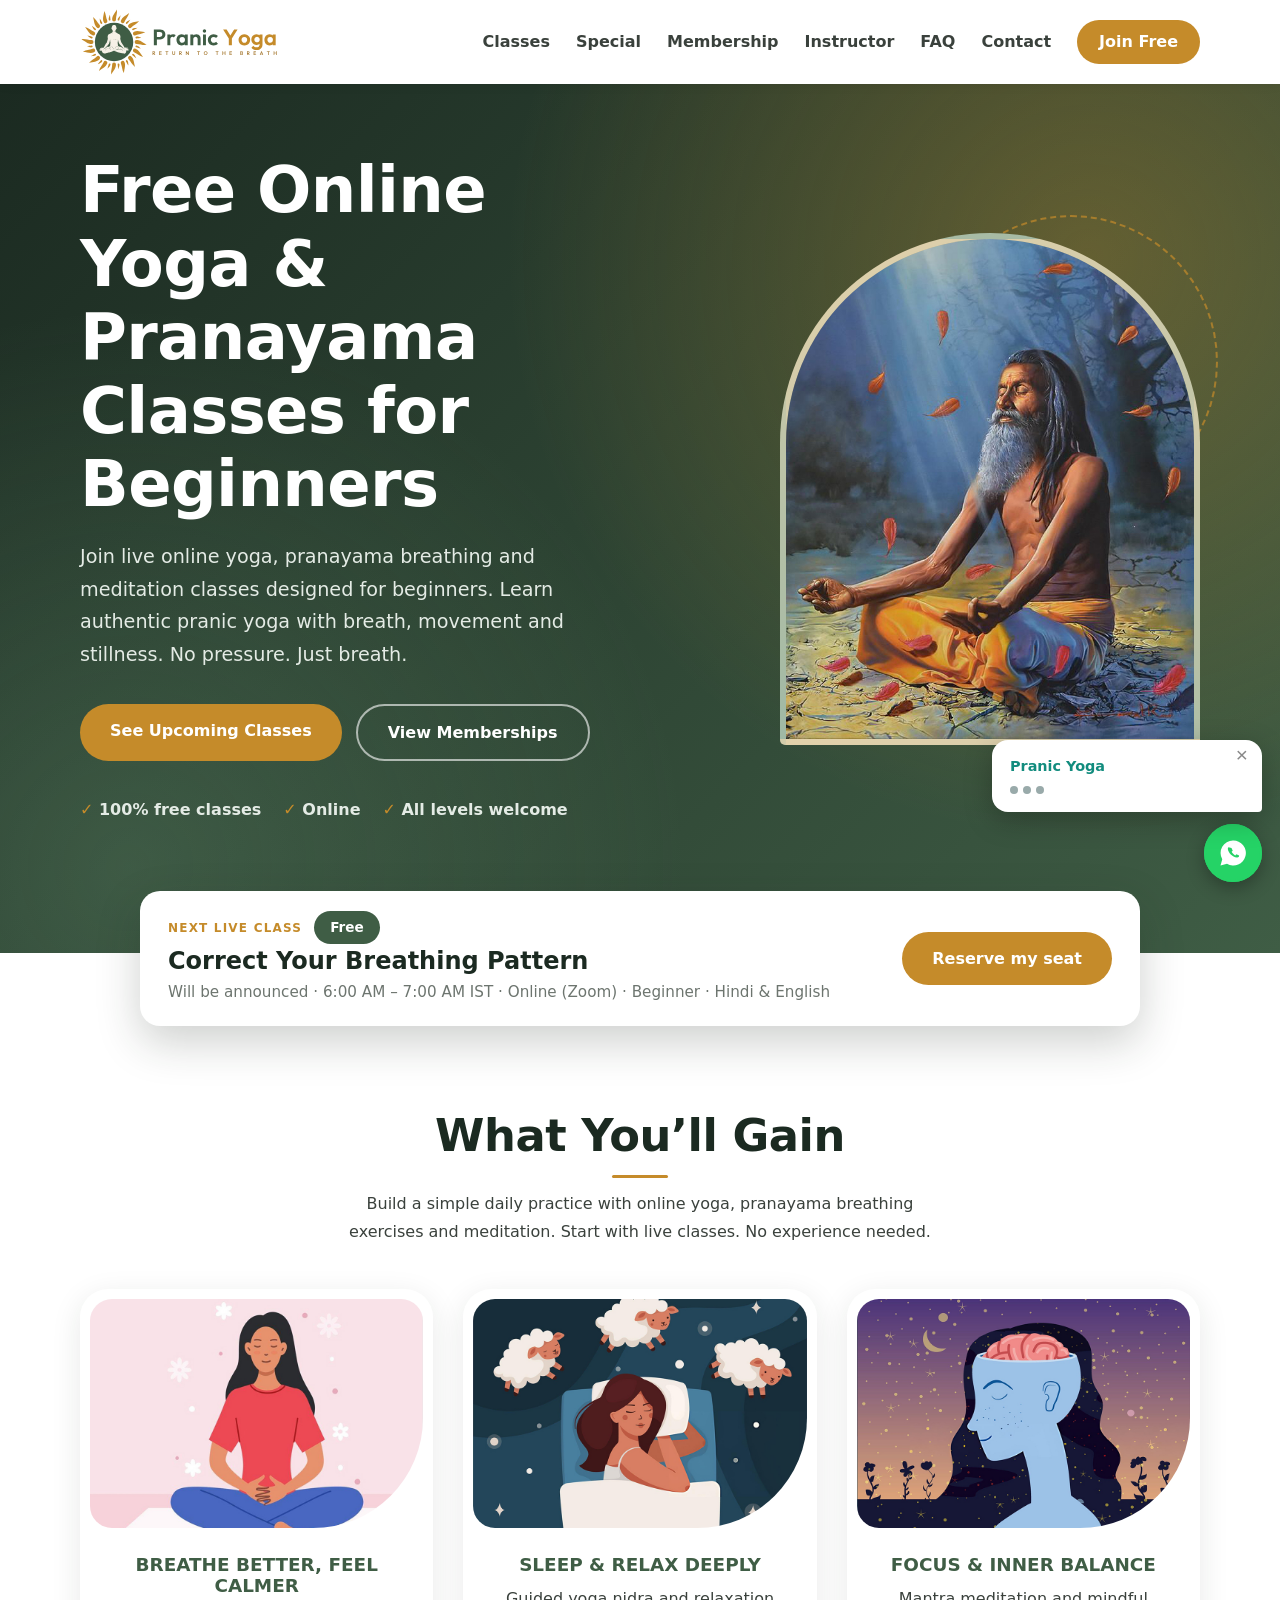
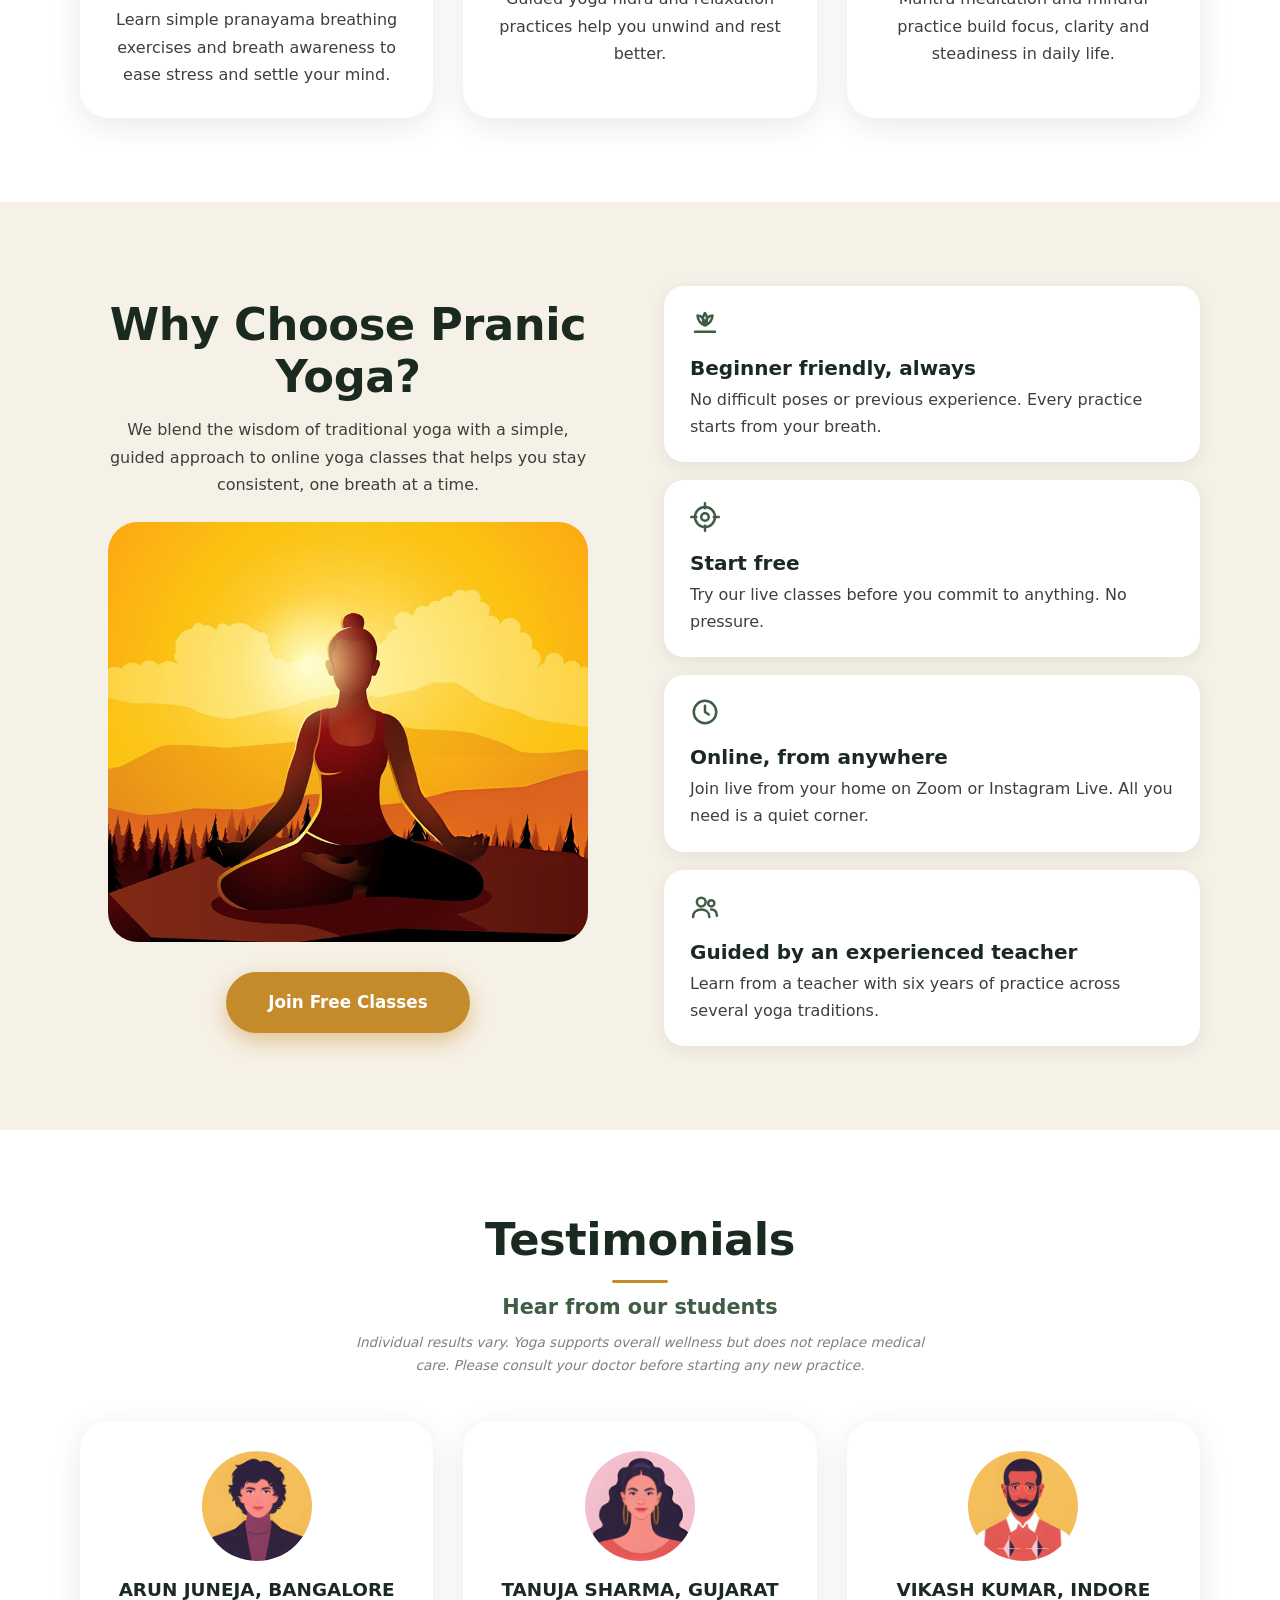
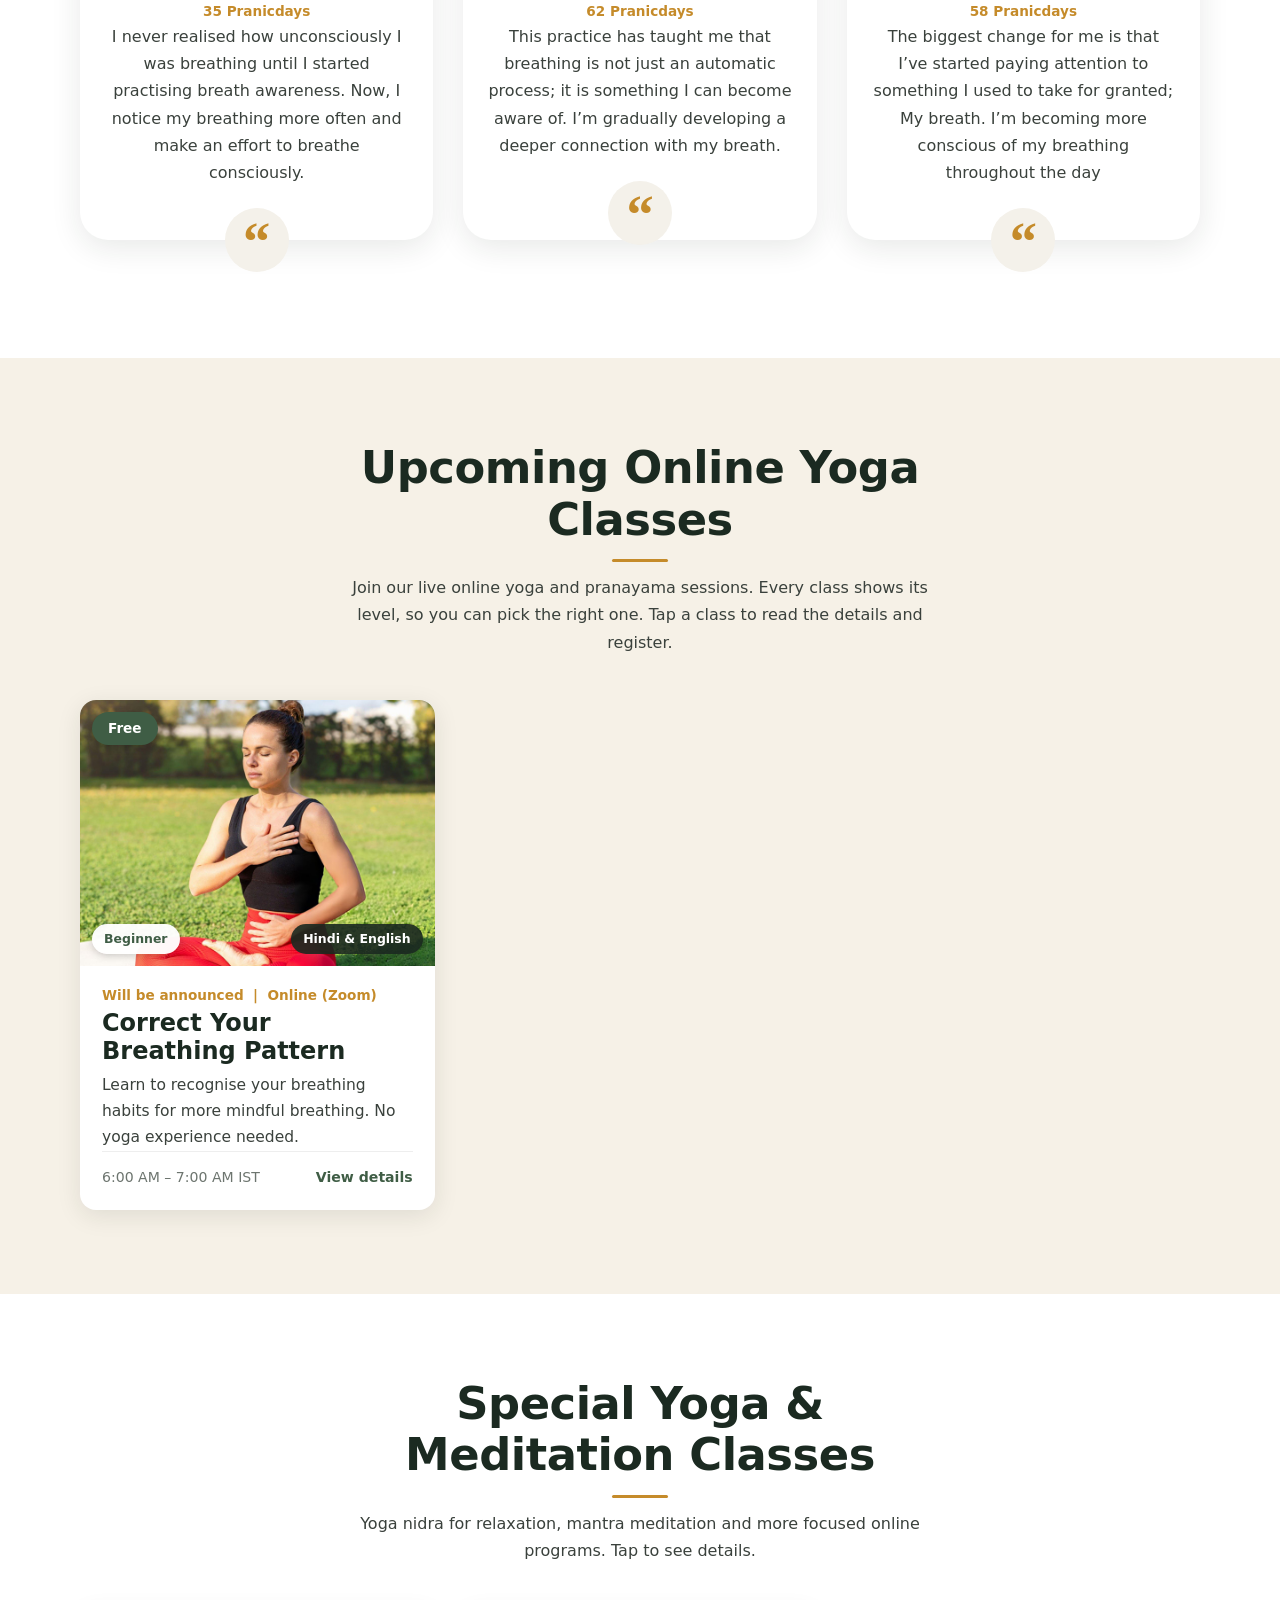
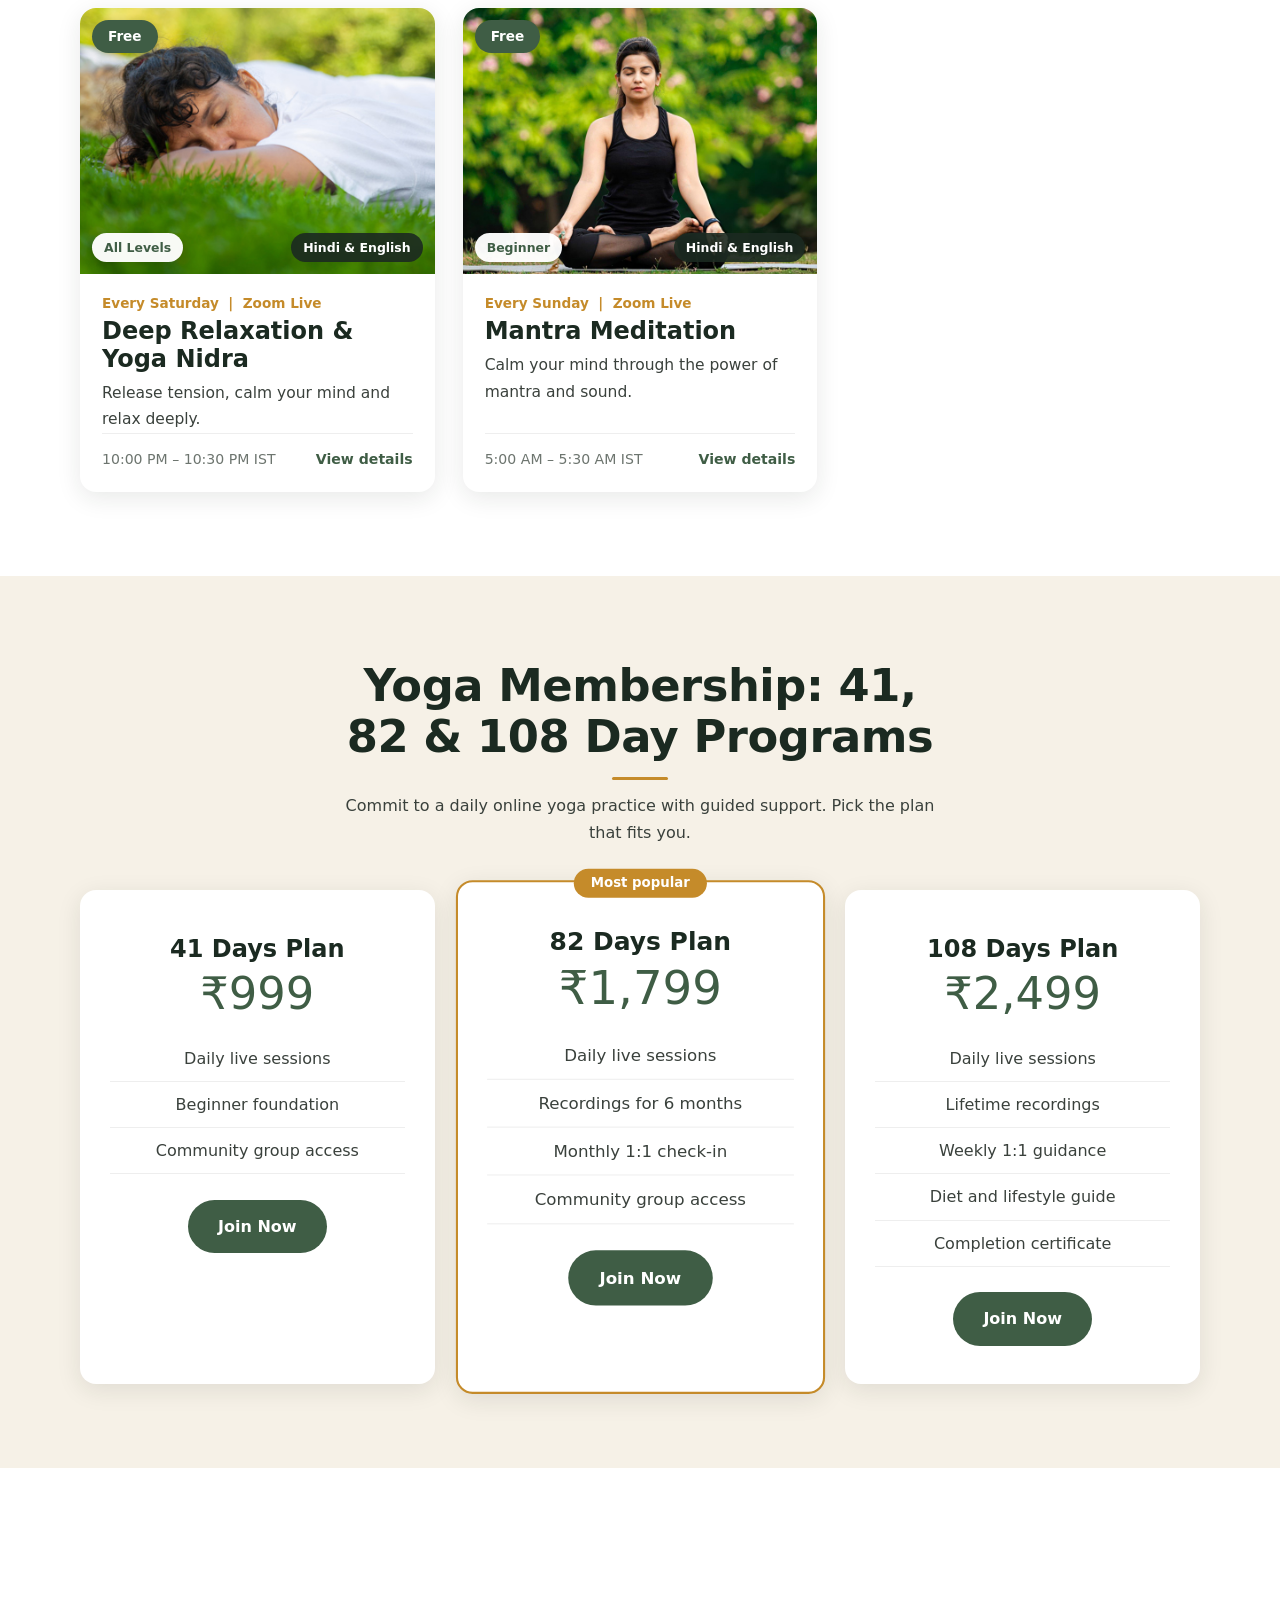
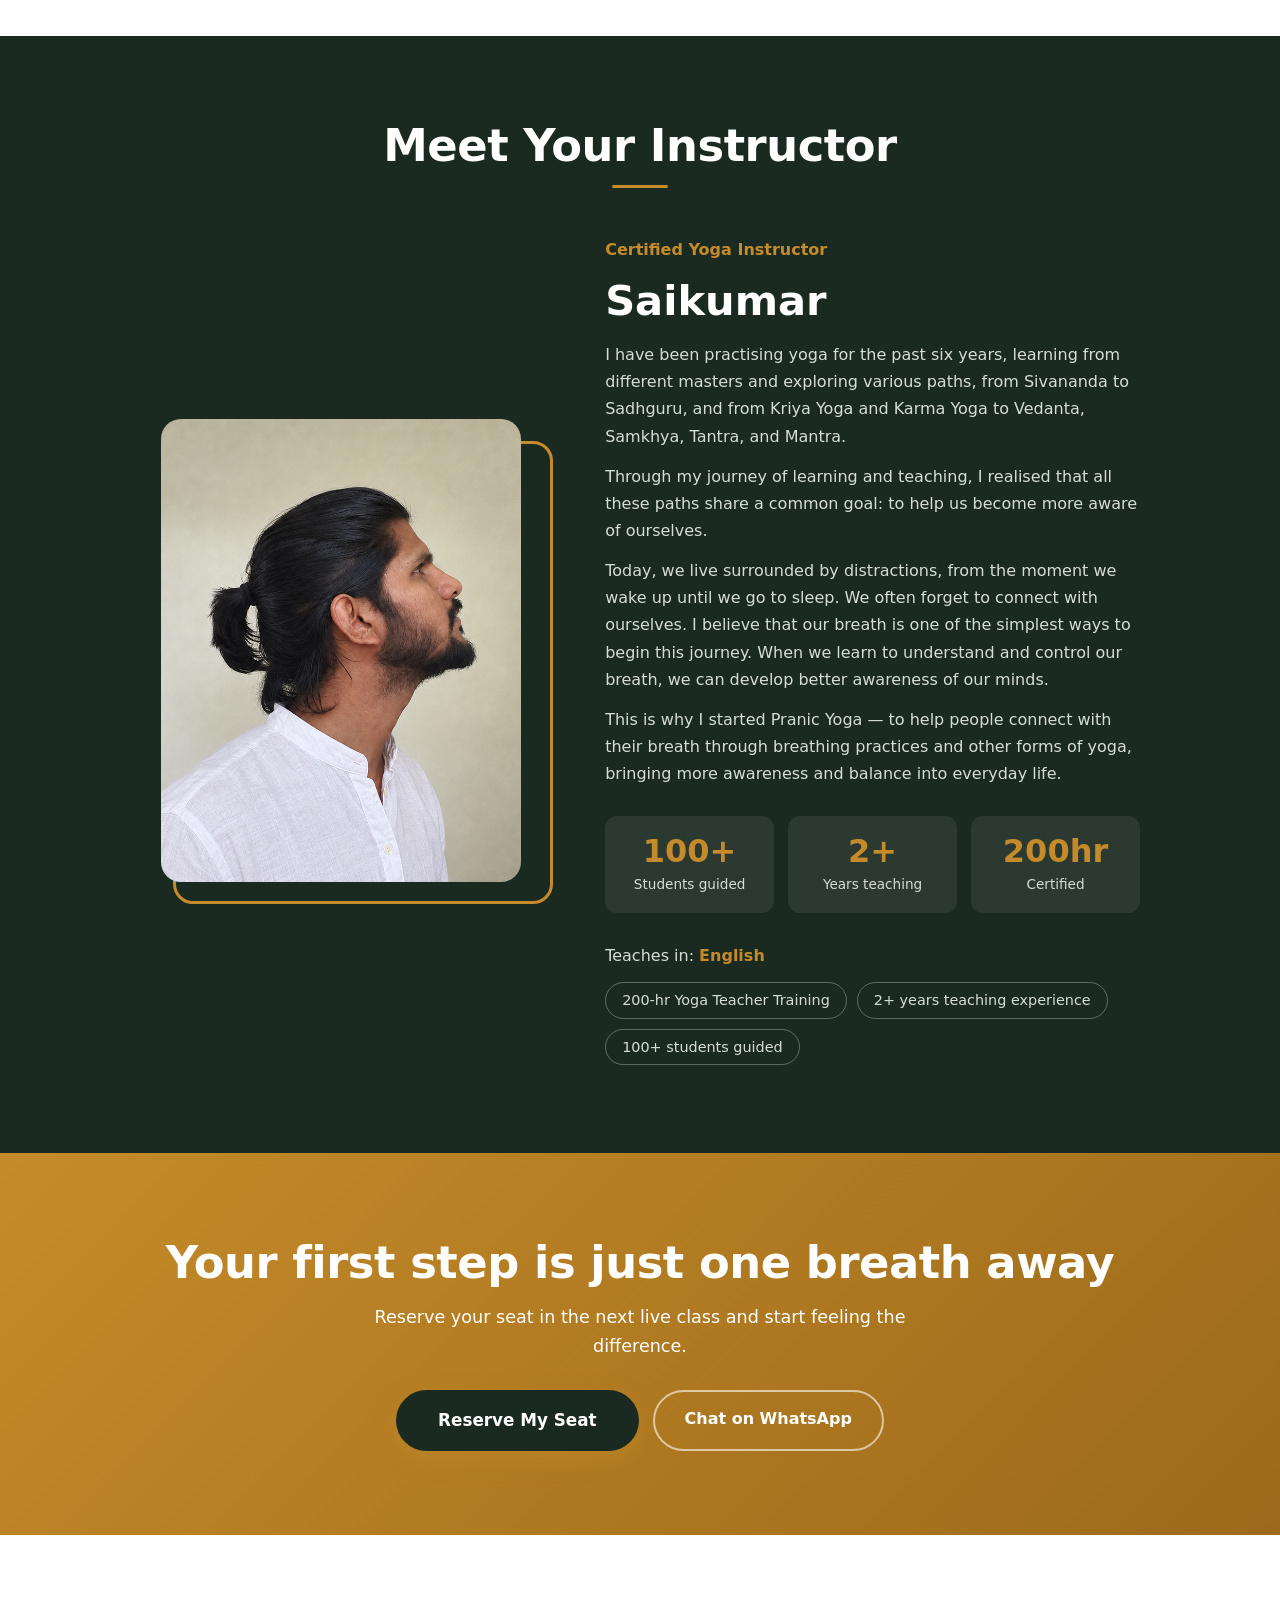
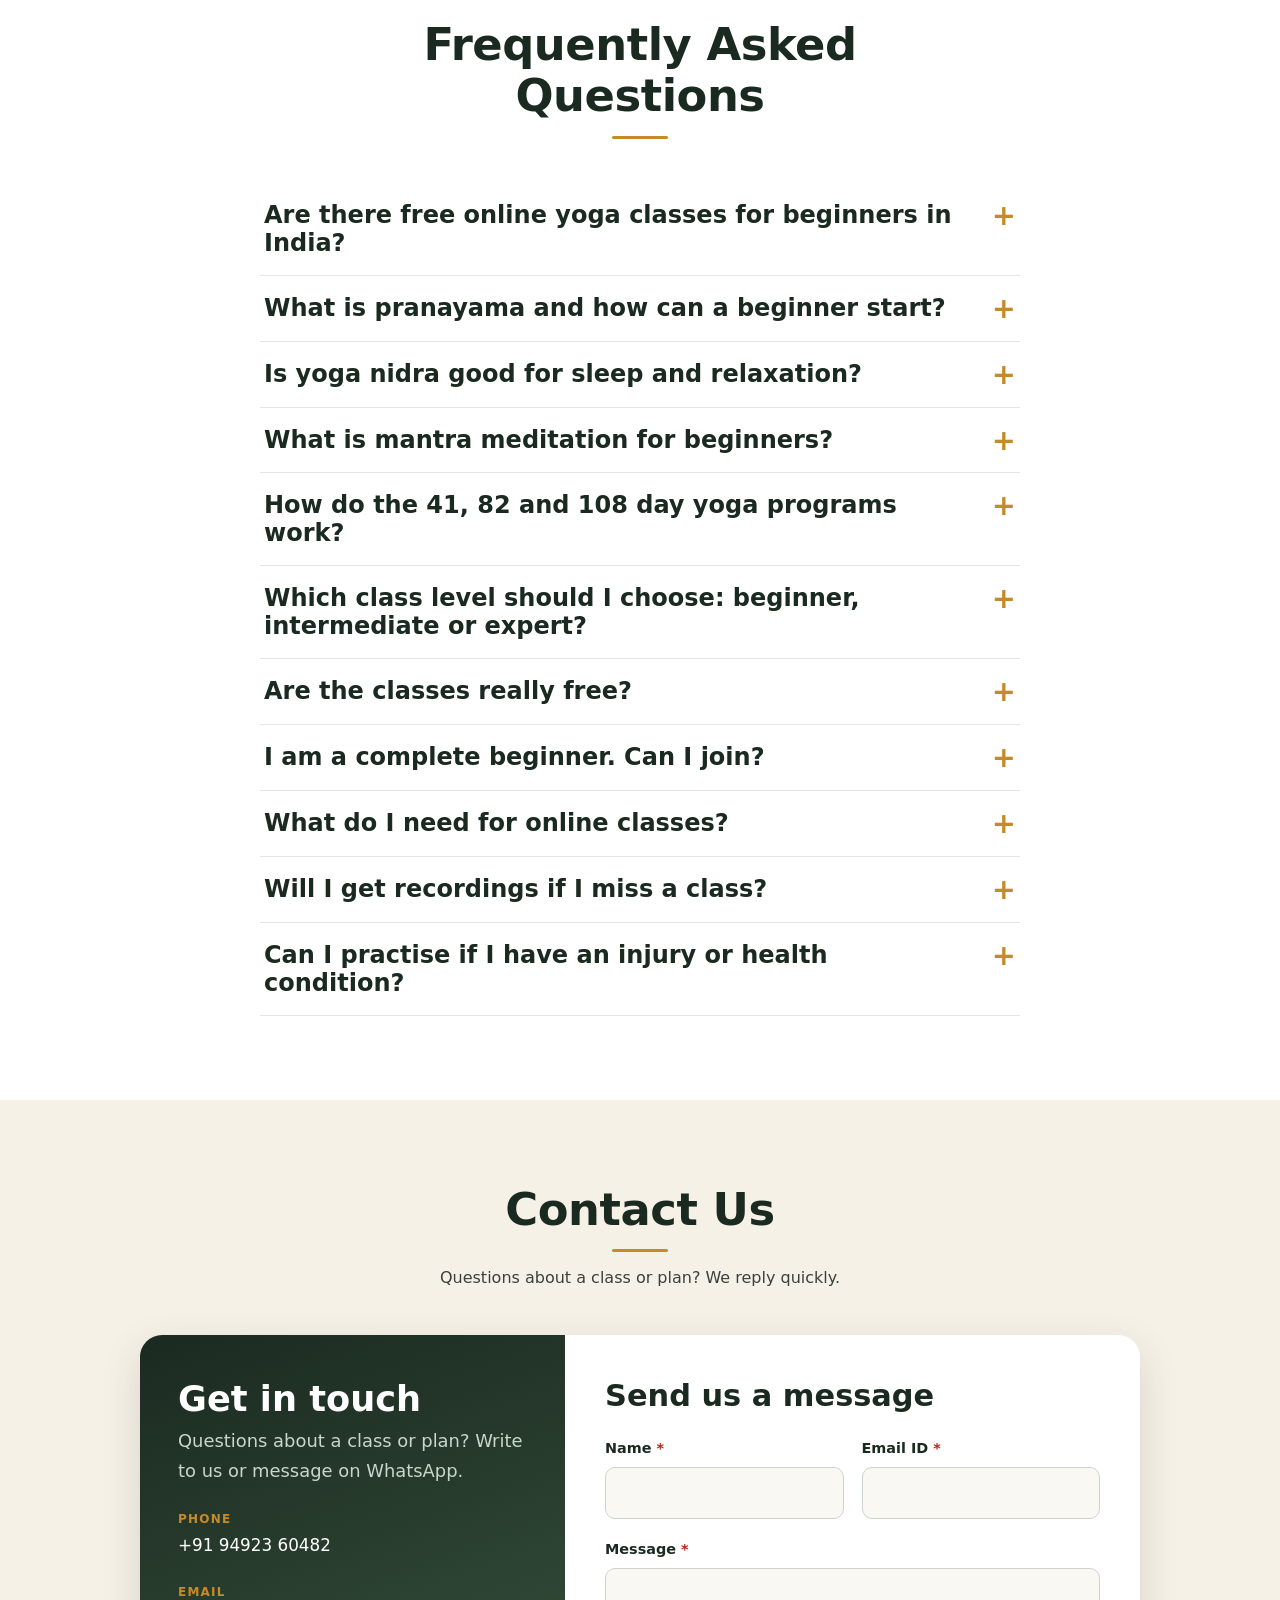
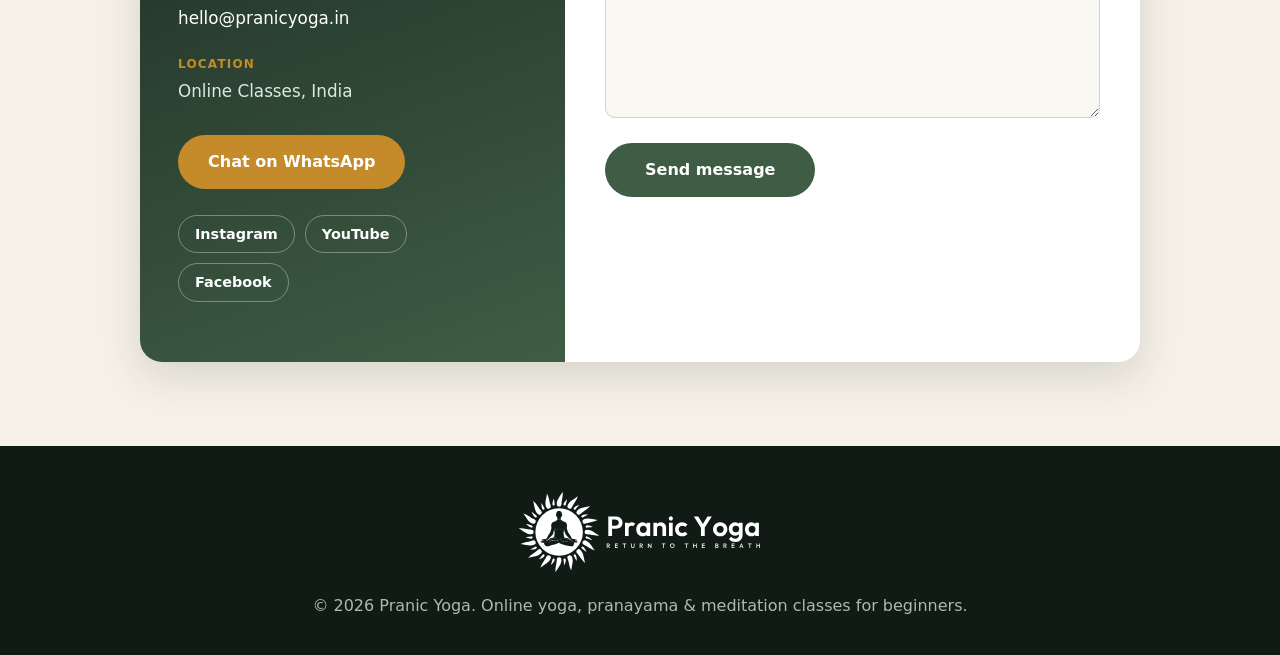
==== commit d69b4858: "Update index.html" ====
--- a/index.html
+++ b/index.html
@@ -117,6 +117,9 @@
   <div class="grid" id="plan-grid"></div></div>
 </section>
 
+<!-- 5b. THE ESSENCE OF PRANIC YOGA (data.js > ESSENCE) -->
+<section id="essence" class="section"><div class="wrap narrow" id="essence-box"></div></section>
+
 <!-- 6. INSTRUCTOR (data.js > INSTRUCTOR) -->
 <section id="instructor" class="section dark">
   <div class="wrap"><div id="instructor-box"></div></div>
--- a/style.css
+++ b/style.css
@@ -220,6 +220,21 @@
 .by .irole{display:block;font-style:normal;font-size:.85rem;font-weight:700;color:var(--green)}
 .by .iabout{font-size:.92rem;margin:6px 0 0}.by .ilang{font-size:.85rem;color:#6d756f;margin:4px 0 0}.by .link{display:inline-block;margin-top:8px;font-size:.92rem}
 
+.icar{position:relative;max-width:1100px;margin:auto}
+.iview{overflow:hidden;padding:4px 0}
+.itrack{display:flex;gap:24px}
+.icar:not(.multi) .itrack{display:block}
+.islide{flex:0 0 100%;min-width:0;box-sizing:border-box}
+.icar.multi .islide{flex-basis:86%;background:rgba(255,255,255,.05);border:1px solid rgba(255,255,255,.16);border-radius:26px;padding:38px 36px;opacity:.38;transform:scale(.97);transition:opacity .6s,transform .6s}
+.icar.multi .islide.cur{opacity:1;transform:none}
+.icar.multi .inst{gap:44px}
+.inav{display:flex;justify-content:center;margin-top:30px}
+.idots{display:flex;gap:10px;align-items:center}
+.idots button{width:11px;height:11px;border-radius:10px;border:0;padding:0;background:rgba(255,255,255,.35);cursor:pointer;transition:width .3s,background .3s}
+.idots button.on{background:var(--gold);width:32px}
+@media(max-width:860px){.icar.multi .islide{flex-basis:88%;padding:26px 20px}.icar.multi .inst{gap:36px}}
+@media(prefers-reduced-motion:reduce){.icar.multi .islide{transition:none}}
+
 /* MOBILE */
 @media(max-width:860px){
  .burger{display:block}
